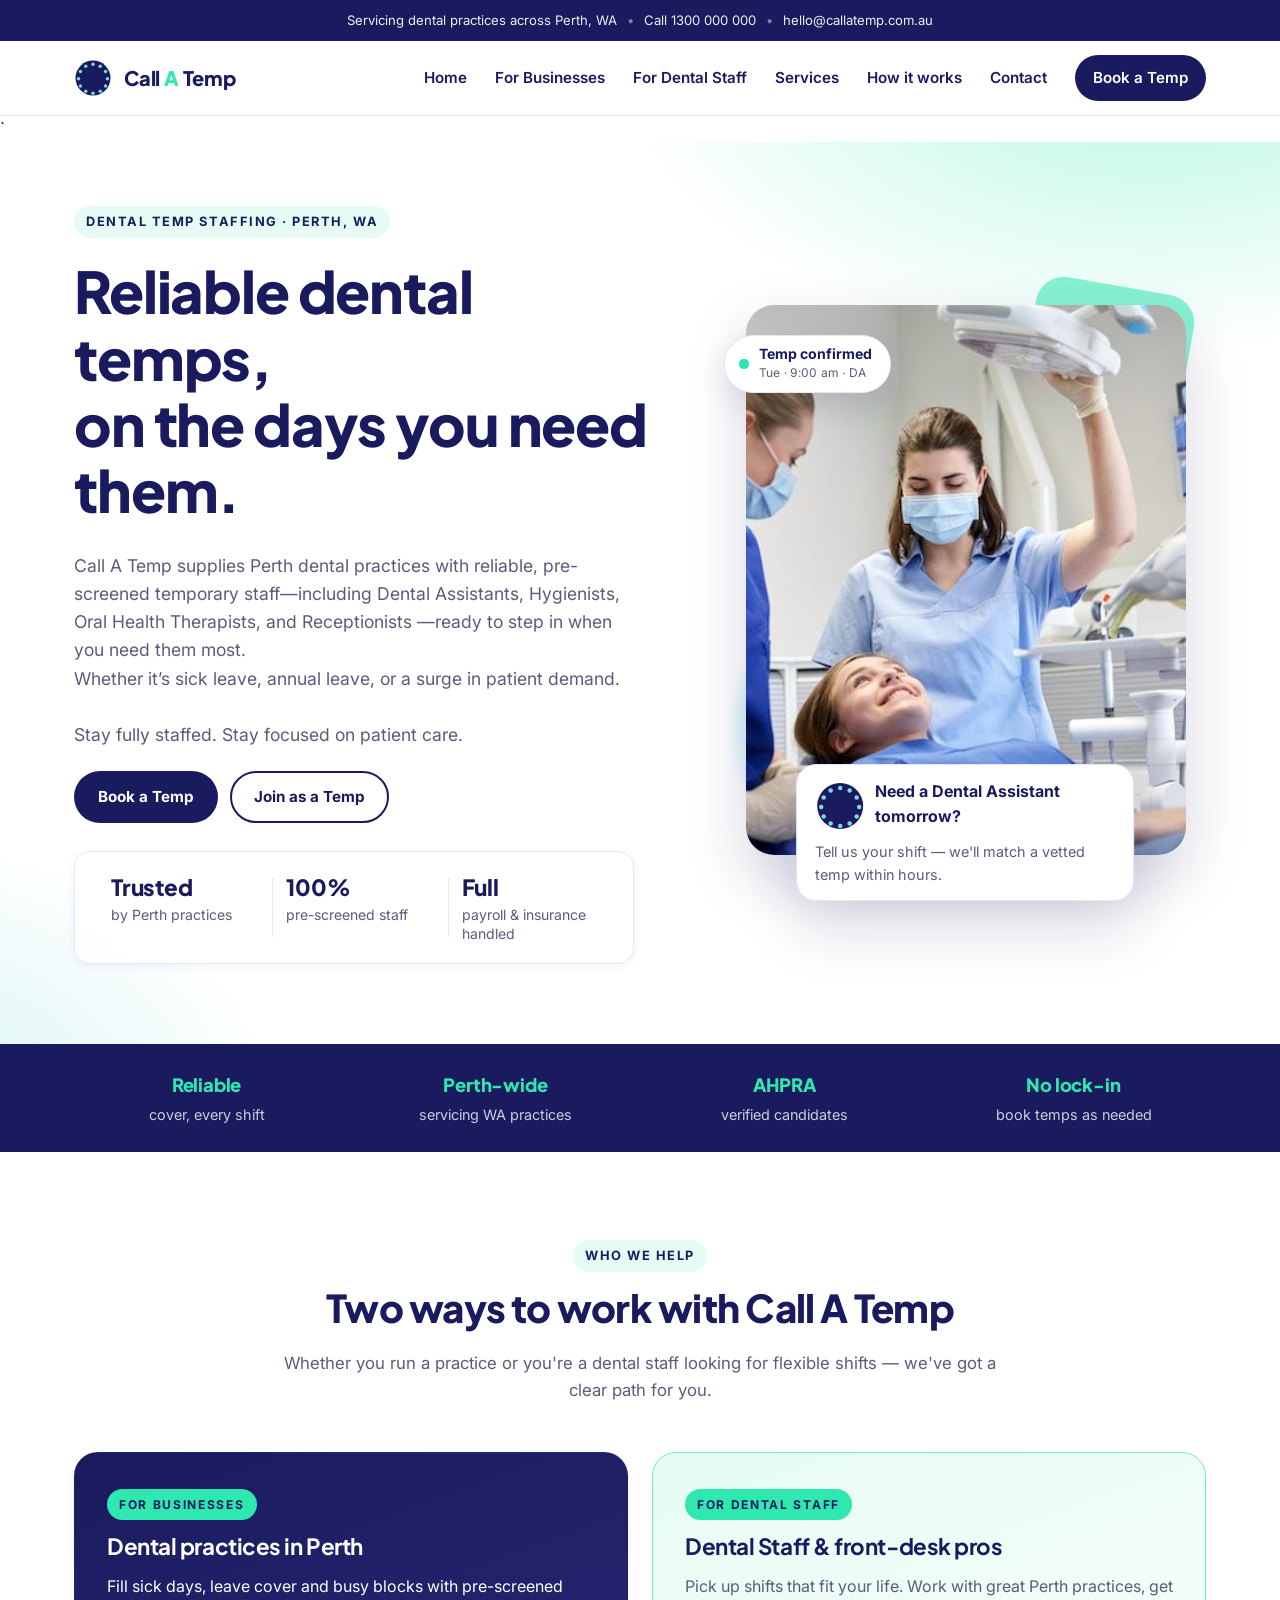
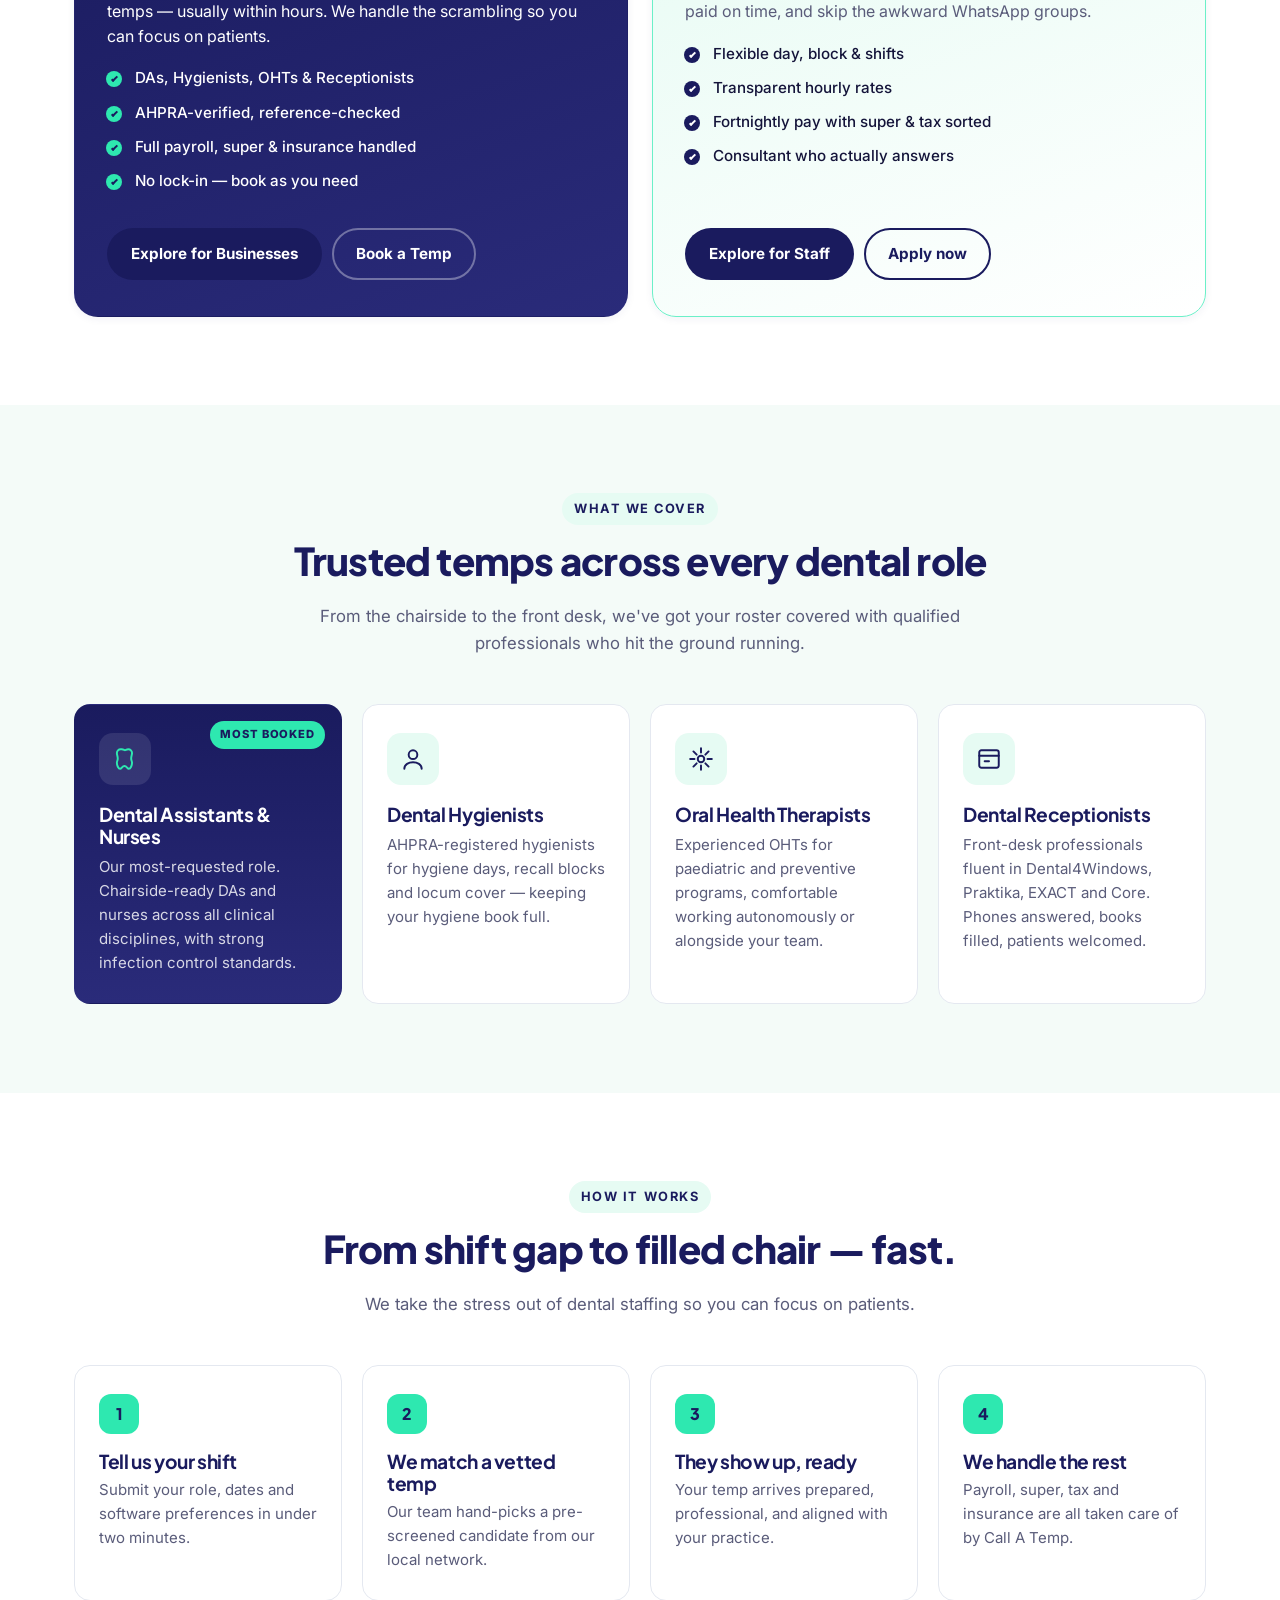
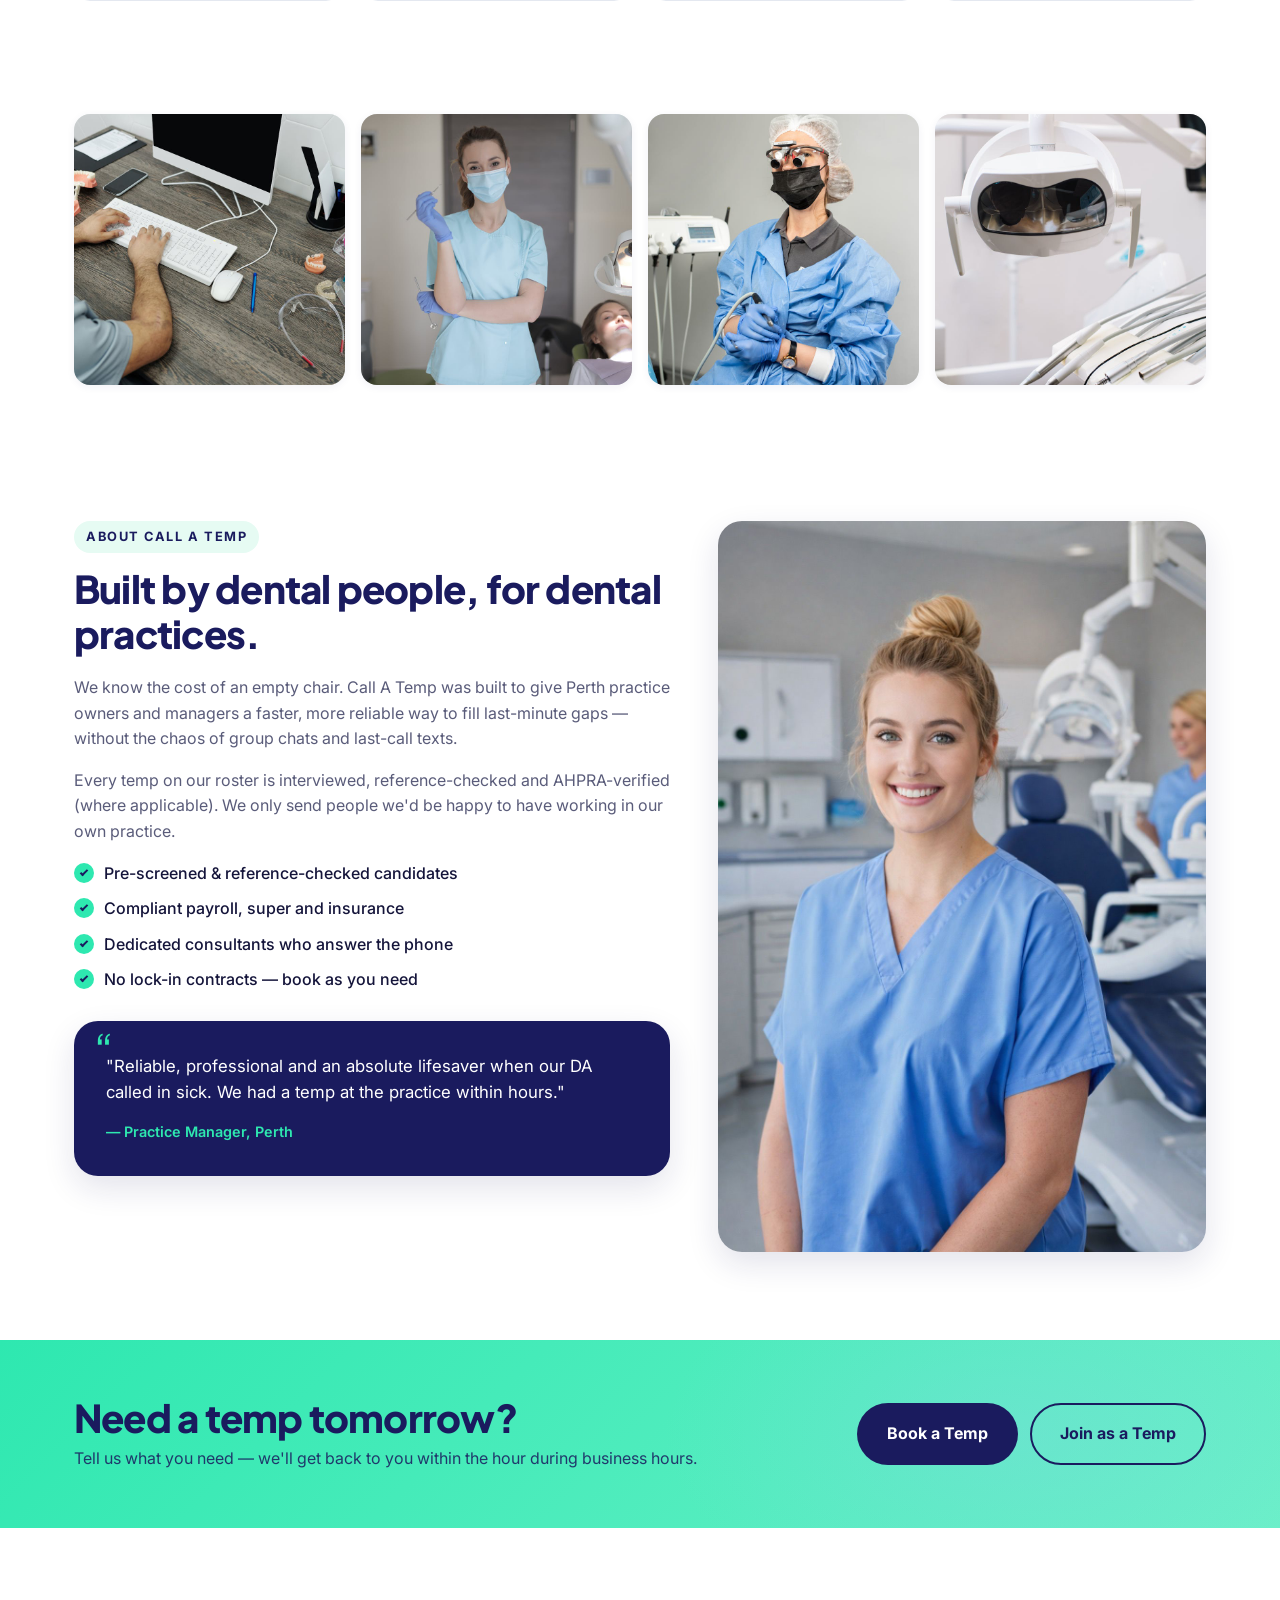
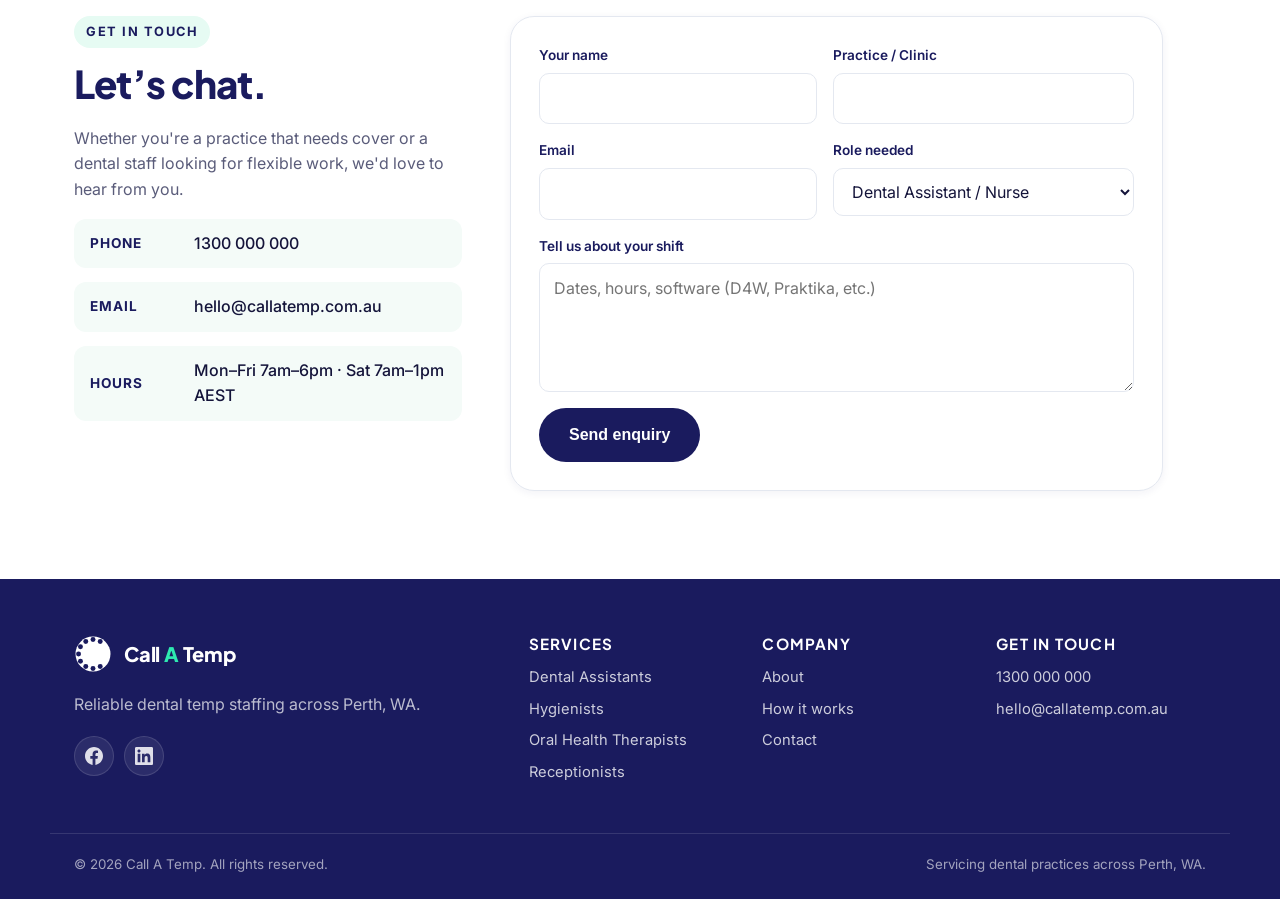
==== index.html @ a042572a "Refresh About layout, copy tweaks, and staff testimonial photo - Redesign #about section so the phot" ====
<!DOCTYPE html>
<html lang="en-AU">
<head>
  <meta charset="UTF-8" />
  <meta name="viewport" content="width=device-width, initial-scale=1.0" />
  <meta name="description" content="Call A Temp — Perth's trusted dental temp staffing agency. Reliable Dental Assistants, Hygienists, Oral Health Therapists and Receptionists for WA practices when you need them." />
  <title>Call A Temp — Reliable Dental Temp Staff, On Demand</title>
  <link rel="icon" type="image/svg+xml" href="assets/logo-mark.svg" />
  <link rel="preconnect" href="https://fonts.googleapis.com" />
  <link rel="preconnect" href="https://fonts.gstatic.com" crossorigin />
  <link href="https://fonts.googleapis.com/css2?family=Inter:wght@400;500;600;700;800&family=Plus+Jakarta+Sans:wght@700;800&display=swap" rel="stylesheet" />
  <link rel="stylesheet" href="styles.css" />
</head>
<body>

  <!-- Top bar -->
  <div class="topbar">
    <div class="container topbar__inner">
      <span class="topbar__item">Servicing dental practices across Perth, WA</span>
      <span class="topbar__sep" aria-hidden="true">•</span>
      <a class="topbar__item" href="tel:+61000000000">Call 1300 000 000</a>
      <span class="topbar__sep" aria-hidden="true">•</span>
      <a class="topbar__item" href="mailto:hello@callatemp.com.au">hello@callatemp.com.au</a>
    </div>
  </div>

  <!-- Header / Nav -->
  <header class="site-header">
    <div class="container site-header__inner">
      <a class="brand" href="#top" aria-label="Call A Temp home">
        <img src="assets/logo-mark.svg" alt="" class="brand__mark" />
        <span class="brand__wordmark">Call <span class="brand__a">A</span> Temp</span>
      </a>

      <button class="nav-toggle" aria-label="Open menu" aria-expanded="false" aria-controls="primary-nav">
        <span></span><span></span><span></span>
      </button>

      <nav id="primary-nav" class="primary-nav">
        <a href="#top" class="is-active">Home</a>
        <a href="businesses.html">For Businesses</a>
        <a href="staff.html">For Dental Staff</a>
        <a href="#services">Services</a>
        <a href="#how">How it works</a>
        <a href="#contact">Contact</a>
        <a href="#book" class="btn btn--primary btn--sm">Book a Temp</a>
      </nav>
    </div>
  </header>

  <main id="top">`
    

    <!-- Hero -->
    <section class="hero">
      <div class="container hero__grid">
        <div class="hero__copy">
          <span class="eyebrow">Dental temp staffing · Perth, WA</span>
          <h1>Reliable dental temps,<br/>on the days you need them.</h1>
          <p class="lead">
            Call A Temp supplies Perth dental practices with reliable, pre-screened temporary staff—including Dental Assistants, Hygienists, Oral Health Therapists, and Receptionists —ready to step in when you need them most.
<br>Whether it’s sick leave, annual leave, or a surge in patient demand. <br><br>Stay fully staffed. Stay focused on patient care.
          </p>
          <div class="hero__cta">
            <a href="#book" class="btn btn--primary">Book a Temp</a>
            <a href="#join" class="btn btn--ghost">Join as a Temp</a>
          </div>
          <ul class="hero__trust">
            <li><strong>Trusted</strong> by Perth practices</li>
            <li><strong>100%</strong> pre-screened staff</li>
            <li><strong>Full</strong> payroll &amp; insurance handled</li>
          </ul>
        </div>

        <div class="hero__visual">
          <div class="hero__shape" aria-hidden="true"></div>
          <div class="hero__blob" aria-hidden="true"></div>

          <img
            class="hero__photo"
            src="./assets/two-dental-nurse-and-patient.jpeg"
            alt="Dental team caring for a patient in a modern clinic"
            loading="eager"
          />

          <div class="hero__pill" aria-hidden="true">
            <span class="hero__pill-dot"></span>
            <div>
              <span class="hero__pill-label">Temp confirmed</span>
              <span class="hero__pill-sub">Tue · 9:00 am · DA</span>
            </div>
          </div>

          <div class="hero__card" aria-hidden="true">
            <div class="hero__card-head">
              <img src="assets/logo-mark.svg" alt="" />
              <p class="hero__card-title">Need a Dental Assistant tomorrow?</p>
            </div>
            <p class="hero__card-sub">Tell us your shift — we'll match a vetted temp within hours.</p>
          </div>
        </div>
      </div>
    </section>

    <!-- Logo strip / value bar -->
    <section class="valuebar">
      <div class="container valuebar__inner reveal-group">
        <div><span class="valuebar__num">Reliable</span><span>cover, every shift </span></div>
        <div><span class="valuebar__num">Perth-wide</span><span>servicing WA practices</span></div>
        <div><span class="valuebar__num">AHPRA</span><span>verified candidates</span></div>
        <div><span class="valuebar__num">No lock-in</span><span>book temps as needed</span></div>
      </div>
    </section>

    <!-- Audience split: For Businesses / For Dental Staff -->
    <section id="audience" class="section">
      <div class="container">
        <div class="section__head reveal">
          <span class="eyebrow">Who we help</span>
          <h2>Two ways to work with Call A Temp</h2>
          <p>Whether you run a practice or you're a dental staff looking for flexible shifts — we've got a clear path for you.</p>
        </div>

        <div class="audience reveal-group">
          <article class="audience__card audience__card--biz">
            <span class="audience__tag">For Businesses</span>
            <h3>Dental practices in Perth</h3>
            <p>Fill sick days, leave cover and busy blocks with pre-screened temps — usually within hours. We handle the scrambling so you can focus on patients.</p>
            <ul class="audience__list">
              <li>DAs, Hygienists, OHTs &amp; Receptionists</li>
              <li>AHPRA-verified, reference-checked</li>
              <li>Full payroll, super &amp; insurance handled</li>
              <li>No lock-in — book as you need</li>
            </ul>
            <div class="audience__cta">
              <a href="businesses.html" class="btn btn--primary">Explore for Businesses</a>
              <a href="#book" class="btn btn--ghost">Book a Temp</a>
            </div>
          </article>

          <article class="audience__card audience__card--staff">
            <span class="audience__tag">For Dental Staff</span>
            <h3>Dental Staff &amp; front-desk pros</h3>
            <p>Pick up shifts that fit your life. Work with great Perth practices, get paid on time, and skip the awkward WhatsApp groups.</p>
            <ul class="audience__list">
              <li>Flexible day, block &amp; shifts</li>
              <li>Transparent hourly rates</li>
              <li>Fortnightly pay with super &amp; tax sorted</li>
              <li>Consultant who actually answers</li>
            </ul>
            <div class="audience__cta">
              <a href="staff.html" class="btn btn--primary">Explore for Staff</a>
              <a href="#contact" class="btn btn--ghost">Apply now</a>
            </div>
          </article>
        </div>
      </div>
    </section>

    <!-- Services -->
    <section id="services" class="section section--alt">
      <div class="container">
        <div class="section__head reveal">
          <span class="eyebrow">What we cover</span>
          <h2>Trusted temps across every dental role</h2>
          <p>From the chairside to the front desk, we've got your roster covered with qualified professionals who hit the ground running.</p>
        </div>

        <div class="services reveal-group">
          <article class="service service--featured">
            <div class="service__icon">
              <svg viewBox="0 0 24 24" fill="none" stroke="currentColor" stroke-width="1.8" stroke-linecap="round" stroke-linejoin="round"><path d="M8 3c-2 0-3.5 1.5-3.5 3.5 0 1.8.8 3 .8 5s-.8 2.6-.8 4c0 2.3 1.3 5.5 3 5.5 1.5 0 1.8-2.5 4-2.5s2.5 2.5 4 2.5c1.7 0 3-3.2 3-5.5 0-1.4-.8-2-.8-4s.8-3.2.8-5C18.5 4.5 17 3 15 3c-1.5 0-2.4 1-3 1s-1.5-1-3-1z"/></svg>
            </div>
            <h3>Dental Assistants &amp; Nurses</h3>
            <p>Our most-requested role. Chairside-ready DAs and nurses across all clinical disciplines, with strong infection control standards.</p>
            <span class="service__tag">Most booked</span>
          </article>

          <article class="service">
            <div class="service__icon">
              <svg viewBox="0 0 24 24" fill="none" stroke="currentColor" stroke-width="1.8" stroke-linecap="round" stroke-linejoin="round"><circle cx="12" cy="8" r="4"/><path d="M4 21c0-4 4-6 8-6s8 2 8 6"/></svg>
            </div>
            <h3>Dental Hygienists</h3>
            <p>AHPRA-registered hygienists for hygiene days, recall blocks and locum cover — keeping your hygiene book full.</p>
          </article>

          <article class="service">
            <div class="service__icon">
              <svg viewBox="0 0 24 24" fill="none" stroke="currentColor" stroke-width="1.8" stroke-linecap="round" stroke-linejoin="round"><path d="M12 2v4M5 5l3 3M2 12h4M5 19l3-3M12 22v-4M19 19l-3-3M22 12h-4M19 5l-3 3"/><circle cx="12" cy="12" r="3"/></svg>
            </div>
            <h3>Oral Health Therapists</h3>
            <p>Experienced OHTs for paediatric and preventive programs, comfortable working autonomously or alongside your team.</p>
          </article>

          <article class="service">
            <div class="service__icon">
              <svg viewBox="0 0 24 24" fill="none" stroke="currentColor" stroke-width="1.8" stroke-linecap="round" stroke-linejoin="round"><rect x="3" y="4" width="18" height="16" rx="2"/><path d="M3 9h18M8 14h4"/></svg>
            </div>
            <h3>Dental Receptionists</h3>
            <p>Front-desk professionals fluent in Dental4Windows, Praktika, EXACT and Core. Phones answered, books filled, patients welcomed.</p>
          </article>
        </div>
      </div>
    </section>

    <!-- How it works -->
    <section id="how" class="section">
      <div class="container">
        <div class="section__head reveal">
          <span class="eyebrow">How it works</span>
          <h2>From shift gap to filled chair — fast.</h2>
          <p>We take the stress out of dental staffing so you can focus on patients.</p>
        </div>

        <ol class="steps reveal-group">
          <li class="step">
            <div class="step__num">1</div>
            <h3>Tell us your shift</h3>
            <p>Submit your role, dates and software preferences in under two minutes.</p>
          </li>
          <li class="step">
            <div class="step__num">2</div>
            <h3>We match a vetted temp</h3>
            <p>Our team hand-picks a pre-screened candidate from our local network.</p>
          </li>
          <li class="step">
            <div class="step__num">3</div>
            <h3>They show up, ready</h3>
            <p>Your temp arrives prepared, professional, and aligned with your practice.</p>
          </li>
          <li class="step">
            <div class="step__num">4</div>
            <h3>We handle the rest</h3>
            <p>Payroll, super, tax and insurance are all taken care of by Call A Temp.</p>
          </li>
        </ol>
      </div>
    </section>

    <!-- Gallery strip -->
    <section class="gallery" aria-label="Dental practice imagery">
      <div class="container gallery__grid reveal-group">
        <figure class="gallery__item">
          <img src="./assets/gallery-front-desk.jpeg" alt="Practice manager booking a shift at the front desk" loading="lazy" />
        </figure>
        <figure class="gallery__item">
          <img src="./assets/gallery-temp-ready.jpeg" alt="Vetted dental temp ready for placement" loading="lazy" />
        </figure>
        <figure class="gallery__item">
          <img src="./assets/gallery-temp-arriving.jpeg" alt="Temp arriving ready and suited up for the shift" loading="lazy" />
        </figure>
        <figure class="gallery__item">
          <img src="./assets/gallery-clinic-tools.jpeg" alt="Modern dental clinic tools and equipment" loading="lazy" />
        </figure>
      </div>
    </section>

    <!-- About -->
    <section id="about" class="section">
      <div class="container about">
        <div class="about__copy reveal reveal--left">
          <span class="eyebrow">About Call A Temp</span>
          <h2>Built by dental people, for dental practices.</h2>
          <p>
            We know the cost of an empty chair. Call A Temp was built to give Perth
            practice owners and managers a faster, more reliable way to fill last-minute
            gaps — without the chaos of group chats and last-call texts.
          </p>
          <p>
            Every temp on our roster is interviewed, reference-checked and AHPRA-verified
            (where applicable). We only send people we'd be happy to have working in our
            own practice.
          </p>
          <ul class="checklist">
            <li>Pre-screened &amp; reference-checked candidates</li>
            <li>Compliant payroll, super and insurance</li>
            <li>Dedicated consultants who answer the phone</li>
            <li>No lock-in contracts — book as you need</li>
          </ul>
        </div>
        <aside class="about__side reveal reveal--right">
          <img
            class="about__photo"
            src="./assets/dental-nurse-blue-scrub.jpeg"
            alt="Dentist consulting with a patient in a Perth practice"
            loading="lazy"
          />
          <div class="about__quote">
            <blockquote>
              "Reliable, professional and an absolute lifesaver when our DA called in sick.
              We had a temp at the practice within hours."
            </blockquote>
            <cite>— Practice Manager, Perth</cite>
          </div>
        </aside>
      </div>
    </section>

    <!-- CTA / Book -->
    <section id="book" class="cta">
      <div class="container cta__inner reveal">
        <div>
          <h2>Need a temp tomorrow?</h2>
          <p>Tell us what you need — we'll get back to you within the hour during business hours.</p>
        </div>
        <div class="cta__buttons">
          <a href="#contact" class="btn btn--primary btn--lg">Book a Temp</a>
          <a href="#join" id="join" class="btn btn--outline btn--lg">Join as a Temp</a>
        </div>
      </div>
    </section>

    <!-- Contact -->
    <section id="contact" class="section">
      <div class="container contact">
        <div class="contact__copy reveal reveal--left">
          <span class="eyebrow">Get in touch</span>
          <h2>Let’s chat.</h2>
          <p>Whether you're a practice that needs cover or a dental staff looking for flexible work, we'd love to hear from you.</p>
          <ul class="contact__list">
            <li><strong>Phone</strong><a href="tel:+61000000000">1300 000 000</a></li>
            <li><strong>Email</strong><a href="mailto:hello@callatemp.com.au">hello@callatemp.com.au</a></li>
            <li><strong>Hours</strong><span>Mon–Fri 7am–6pm · Sat 7am–1pm AEST</span></li>
          </ul>
        </div>

        <form class="contact__form reveal reveal--right" onsubmit="event.preventDefault(); alert('Thanks! We\u2019ll be in touch shortly.');">
          <div class="field">
            <label for="name">Your name</label>
            <input id="name" name="name" type="text" required />
          </div>
          <div class="field">
            <label for="practice">Practice / Clinic</label>
            <input id="practice" name="practice" type="text" />
          </div>
          <div class="field">
            <label for="email">Email</label>
            <input id="email" name="email" type="email" required />
          </div>
          <div class="field">
            <label for="role">Role needed</label>
            <select id="role" name="role">
              <option>Dental Assistant / Nurse</option>
              <option>Dental Hygienist</option>
              <option>Oral Health Therapist</option>
              <option>Dental Receptionist</option>
              <option>I'm a clinician — joining as a temp</option>
            </select>
          </div>
          <div class="field field--full">
            <label for="message">Tell us about your shift</label>
            <textarea id="message" name="message" rows="4" placeholder="Dates, hours, software (D4W, Praktika, etc.)"></textarea>
          </div>
          <button type="submit" class="btn btn--primary btn--lg">Send enquiry</button>
        </form>
      </div>
    </section>
  </main>

  <!-- Footer -->
  <footer class="site-footer">
    <div class="container site-footer__inner">
      <div class="site-footer__brand">
        <a class="brand brand--footer" href="#top" aria-label="Call A Temp home">
          <img src="assets/logo-mark-footer.svg" alt="" class="brand__mark" />
          <span class="brand__wordmark">Call <span class="brand__a">A</span> Temp</span>
        </a>
        <p>Reliable dental temp staffing across Perth, WA.</p>
        <ul class="social-links" aria-label="Call A Temp on social media">
          <li>
            <a href="#" target="_blank" rel="noopener noreferrer" aria-label="Call A Temp on Facebook">
              <svg viewBox="0 0 24 24" aria-hidden="true"><path d="M24 12.073c0-6.627-5.373-12-12-12S0 5.446 0 12.073c0 5.99 4.388 10.954 10.125 11.854v-8.385H7.078v-3.47h3.047V9.43c0-3.007 1.792-4.669 4.533-4.669 1.312 0 2.686.235 2.686.235v2.953h-1.513c-1.491 0-1.956.925-1.956 1.874v2.25h3.328l-.532 3.47h-2.796v8.385C19.612 23.027 24 18.062 24 12.073z"/></svg>
            </a>
          </li>
          <li>
            <a href="#" target="_blank" rel="noopener noreferrer" aria-label="Call A Temp on LinkedIn">
              <svg viewBox="0 0 24 24" aria-hidden="true"><path d="M20.447 20.452h-3.554v-5.569c0-1.328-.027-3.037-1.852-3.037-1.853 0-2.136 1.445-2.136 2.939v5.667H9.351V9h3.414v1.561h.046c.477-.9 1.637-1.85 3.37-1.85 3.601 0 4.267 2.37 4.267 5.455v6.286zM5.337 7.433c-1.144 0-2.063-.926-2.063-2.065 0-1.138.92-2.063 2.063-2.063 1.14 0 2.064.925 2.064 2.063 0 1.139-.925 2.065-2.064 2.065zm1.782 13.019H3.555V9h3.564v11.452zM22.222 0H1.771C.792 0 0 .774 0 1.729v20.542C0 23.227.792 24 1.771 24h20.451C23.2 24 24 23.227 24 22.271V1.729C24 .774 23.2 0 22.222 0z"/></svg>
            </a>
          </li>
        </ul>
      </div>
      <div class="site-footer__cols">
        <div>
          <h4>Services</h4>
          <a href="#services">Dental Assistants</a>
          <a href="#services">Hygienists</a>
          <a href="#services">Oral Health Therapists</a>
          <a href="#services">Receptionists</a>
        </div>
        <div>
          <h4>Company</h4>
          <a href="#about">About</a>
          <a href="#how">How it works</a>
          <a href="#contact">Contact</a>
        </div>
        <div>
          <h4>Get in touch</h4>
          <a href="tel:+61000000000">1300 000 000</a>
          <a href="mailto:hello@callatemp.com.au">hello@callatemp.com.au</a>
        </div>
      </div>
    </div>
    <div class="container site-footer__bottom">
      <small>© <span id="year"></span> Call A Temp. All rights reserved.</small>
      <small>Servicing dental practices across Perth, WA.</small>
    </div>
  </footer>

  <script>
    document.getElementById('year').textContent = new Date().getFullYear();
    const toggle = document.querySelector('.nav-toggle');
    const nav = document.getElementById('primary-nav');
    toggle.addEventListener('click', () => {
      const open = nav.classList.toggle('is-open');
      toggle.setAttribute('aria-expanded', open);
    });
    nav.querySelectorAll('a').forEach(a => a.addEventListener('click', () => {
      nav.classList.remove('is-open');
      toggle.setAttribute('aria-expanded', false);
    }));

    // Reveal-on-scroll
    const revealTargets = document.querySelectorAll('.reveal, .reveal-group');
    if ('IntersectionObserver' in window && revealTargets.length) {
      const io = new IntersectionObserver((entries) => {
        entries.forEach(entry => {
          if (entry.isIntersecting) {
            entry.target.classList.add('is-inview');
            io.unobserve(entry.target);
          }
        });
      }, { threshold: 0.12, rootMargin: '0px 0px -40px 0px' });
      revealTargets.forEach(el => io.observe(el));
    } else {
      revealTargets.forEach(el => el.classList.add('is-inview'));
    }
  </script>
</body>
</html>
---- styles.css ----
/* ============================================================
   Call A Temp — Homepage styles
   Palette derived from logo: mint #2EE8B0, navy #1A1B5E, dot #7CD8DD
   ============================================================ */

:root {
  --mint: #2EE8B0;
  --mint-200: #6BF0C8;
  --mint-50: #E6FBF3;
  --navy: #1A1B5E;
  --navy-700: #2A2B7A;
  --navy-100: #E5E5F2;
  --teal: #7CD8DD;
  --ink: #14143A;
  --muted: #5A5C7A;
  --bg: #FFFFFF;
  --bg-soft: #F4FBF8;
  --line: #E4E8F0;
  --radius: 16px;
  --radius-lg: 24px;
  --shadow-sm: 0 2px 8px rgba(26, 27, 94, 0.06);
  --shadow-md: 0 12px 32px rgba(26, 27, 94, 0.12);
  --shadow-lg: 0 24px 60px rgba(26, 27, 94, 0.18);
  --maxw: 1180px;

  /* Motion tokens */
  --ease-out: cubic-bezier(.2, .7, .2, 1);
  --t-fast: .25s;
  --t-base: .4s;
  --t-slow: .6s;
}

/* Reset / base */
*, *::before, *::after { box-sizing: border-box; }
html { scroll-behavior: smooth; }
body {
  margin: 0;
  font-family: 'Inter', system-ui, -apple-system, Segoe UI, Roboto, sans-serif;
  color: var(--ink);
  background: var(--bg);
  line-height: 1.6;
  -webkit-font-smoothing: antialiased;
}
img, svg { display: block; max-width: 100%; }
a { color: var(--navy); text-decoration: none; }
a:hover { color: var(--navy-700); }

h1, h2, h3, h4 {
  font-family: 'Plus Jakarta Sans', 'Inter', sans-serif;
  color: var(--navy);
  line-height: 1.15;
  margin: 0 0 .5em;
  letter-spacing: -0.02em;
}
h1 { font-size: clamp(2.2rem, 4.5vw, 3.6rem); font-weight: 800; }
h2 { font-size: clamp(1.7rem, 3vw, 2.4rem); font-weight: 800; }
h3 { font-size: 1.2rem; font-weight: 700; }
h4 { font-size: .95rem; font-weight: 700; text-transform: uppercase; letter-spacing: .08em; color: var(--navy); }
p  { margin: 0 0 1em; color: var(--muted); }

.container {
  width: 100%;
  max-width: var(--maxw);
  margin: 0 auto;
  padding: 0 24px;
}

.eyebrow {
  display: inline-block;
  font-size: .8rem;
  font-weight: 700;
  letter-spacing: .12em;
  text-transform: uppercase;
  color: var(--navy);
  background: var(--mint-50);
  padding: 6px 12px;
  border-radius: 999px;
  margin-bottom: 14px;
}

/* Buttons */
.btn {
  display: inline-flex;
  align-items: center;
  justify-content: center;
  gap: 8px;
  padding: 12px 22px;
  border-radius: 999px;
  font-weight: 700;
  font-size: .95rem;
  border: 2px solid transparent;
  cursor: pointer;
  transition: transform .15s ease, box-shadow .2s ease, background .2s ease, color .2s ease;
  white-space: nowrap;
}
.btn--primary { background: var(--navy); color: #fff; }
.btn--primary:hover { background: var(--navy-700); color: #fff; box-shadow: var(--shadow-md); transform: translateY(-1px); }
.btn--ghost { background: transparent; color: var(--navy); border-color: var(--navy); }
.btn--ghost:hover { background: var(--navy); color: #fff; }
.btn--outline { background: transparent; color: #fff; border-color: #fff; }
.btn--outline:hover { background: #fff; color: var(--navy); }
.btn--sm { padding: 9px 16px; font-size: .85rem; }
.btn--lg { padding: 16px 28px; font-size: 1rem; }

/* Top bar */
.topbar {
  background: var(--navy);
  color: #fff;
  font-size: .82rem;
}
.topbar__inner {
  display: flex;
  align-items: center;
  justify-content: center;
  flex-wrap: wrap;
  gap: 10px;
  padding: 10px 24px;
}
.topbar__item { color: #fff; opacity: .92; }
.topbar__item:hover { color: var(--mint); opacity: 1; }
.topbar__sep { opacity: .45; }

/* Header */
.site-header {
  position: sticky;
  top: 0;
  z-index: 50;
  background: rgba(255, 255, 255, 0.92);
  backdrop-filter: saturate(140%) blur(10px);
  border-bottom: 1px solid var(--line);
}
.site-header__inner {
  display: flex;
  align-items: center;
  justify-content: space-between;
  gap: 16px;
  padding: 14px 24px;
}
.brand {
  display: inline-flex;
  align-items: center;
  gap: 12px;
  color: var(--navy);
  font-family: 'Plus Jakarta Sans', sans-serif;
}
.brand__mark { width: 38px; height: 38px; }
.brand__wordmark {
  font-weight: 800;
  font-size: 1.25rem;
  letter-spacing: -0.01em;
  color: var(--navy);
}
.brand__a { color: var(--mint); }
.primary-nav {
  display: flex;
  align-items: center;
  gap: 28px;
}
.primary-nav a {
  font-weight: 600;
  font-size: .95rem;
  color: var(--navy);
}
.primary-nav a:hover { color: var(--navy-700); }
.primary-nav a.btn { color: #fff; }

.nav-toggle {
  display: none;
  width: 42px;
  height: 42px;
  border: 1px solid var(--line);
  border-radius: 10px;
  background: #fff;
  cursor: pointer;
  flex-direction: column;
  align-items: center;
  justify-content: center;
  gap: 4px;
}
.nav-toggle span {
  display: block;
  width: 18px;
  height: 2px;
  background: var(--navy);
  border-radius: 2px;
}

/* Hero */
.hero {
  position: relative;
  background:
    radial-gradient(900px 500px at 90% -10%, rgba(46,232,176,0.35), transparent 60%),
    radial-gradient(700px 500px at -10% 110%, rgba(124,216,221,0.35), transparent 60%),
    var(--bg);
  padding: 64px 0 80px;
  overflow: hidden;
}
.hero__grid {
  display: grid;
  grid-template-columns: 1.1fr .9fr;
  gap: 60px;
  align-items: center;
}
.hero__copy h1 { margin-top: 6px; }
.hero__copy h1 br { display: block; }
.lead {
  font-size: 1.1rem;
  color: var(--muted);
  max-width: 560px;
}
.hero__cta {
  display: flex;
  gap: 12px;
  flex-wrap: wrap;
  margin: 22px 0 28px;
}
.hero__trust {
  list-style: none;
  padding: 20px 22px;
  margin: 0;
  display: grid;
  grid-template-columns: repeat(3, 1fr);
  gap: 12px;
  background: rgba(255, 255, 255, 0.75);
  backdrop-filter: blur(10px);
  -webkit-backdrop-filter: blur(10px);
  border: 1px solid var(--line);
  border-radius: var(--radius);
  box-shadow: var(--shadow-sm);
  color: var(--muted);
  font-size: .88rem;
  max-width: 560px;
}
.hero__trust li {
  position: relative;
  padding-left: 14px;
  line-height: 1.35;
}
.hero__trust li + li::before {
  content: "";
  position: absolute;
  left: 0;
  top: 6px;
  bottom: 6px;
  width: 1px;
  background: var(--line);
}
.hero__trust strong {
  display: block;
  color: var(--navy);
  font-size: 1.4rem;
  font-family: 'Plus Jakarta Sans', sans-serif;
  font-weight: 800;
  letter-spacing: -0.01em;
  margin-bottom: 2px;
}

.hero__visual {
  position: relative;
  min-height: 520px;
  padding: 30px 20px 40px;
}
.hero__photo {
  position: relative;
  z-index: 1;
  width: 100%;
  max-width: 440px;
  aspect-ratio: 4 / 5;
  object-fit: cover;
  border-radius: 28px;
  box-shadow: var(--shadow-lg);
  margin-left: auto;
  display: block;
}
.hero__shape {
  position: absolute;
  top: 10px;
  right: 20px;
  width: 160px;
  height: 160px;
  background: var(--mint);
  border-radius: 28px;
  transform: rotate(10deg);
  z-index: 0;
  opacity: .55;
}
.hero__blob {
  position: absolute;
  left: 10px;
  bottom: 20px;
  width: 280px;
  height: 280px;
  background: radial-gradient(circle at 30% 30%, var(--teal), transparent 70%);
  border-radius: 50%;
  filter: blur(6px);
  opacity: .5;
  z-index: 0;
}
.hero__pill {
  position: absolute;
  top: 60px;
  left: 0;
  z-index: 3;
  background: #fff;
  border-radius: 999px;
  padding: 10px 18px 10px 14px;
  display: inline-flex;
  align-items: center;
  gap: 10px;
  box-shadow: var(--shadow-md);
  border: 1px solid var(--line);
}
.hero__pill-dot {
  width: 10px;
  height: 10px;
  border-radius: 50%;
  background: var(--mint);
  flex-shrink: 0;
  position: relative;
  animation: hero-pulse-dot 2s ease-in-out infinite;
}
.hero__pill-dot::before,
.hero__pill-dot::after {
  content: "";
  position: absolute;
  inset: 0;
  border-radius: 50%;
  background: var(--mint);
  opacity: .55;
  animation: hero-pulse-ring 2s ease-out infinite;
}
.hero__pill-dot::after { animation-delay: 1s; }

@keyframes hero-pulse-ring {
  0%   { transform: scale(1);   opacity: .55; }
  80%  { transform: scale(2.6); opacity: 0;   }
  100% { transform: scale(2.6); opacity: 0;   }
}
@keyframes hero-pulse-dot {
  0%, 100% { transform: scale(1);    }
  50%      { transform: scale(1.08); }
}

@media (prefers-reduced-motion: reduce) {
  .hero__pill-dot,
  .hero__pill-dot::before,
  .hero__pill-dot::after { animation: none; }
  .hero__pill-dot { box-shadow: 0 0 0 4px rgba(46, 232, 176, 0.25); }
}
.hero__pill-label {
  display: block;
  font-weight: 700;
  color: var(--navy);
  font-size: .88rem;
  line-height: 1.2;
}
.hero__pill-sub {
  display: block;
  font-size: .75rem;
  color: var(--muted);
  letter-spacing: .02em;
}
.hero__card {
  position: absolute;
  left: 50%;
  bottom: -6px;
  transform: translateX(-50%);
  z-index: 3;
  background: #fff;
  border-radius: 20px;
  padding: 14px 18px;
  box-shadow: var(--shadow-lg);
  display: flex;
  flex-direction: column;
  gap: 6px;
  width: 70%;
  border: 1px solid var(--line);
}
.hero__card-head {
  display: flex;
  align-items: center;
  gap: 10px;
}
.hero__card img { width: 50px; flex-shrink: 0; }
.hero__card-title { font-weight: 700; color: var(--navy); margin: 0 0 4px; }
.hero__card-sub { font-size: .9rem; margin: 0; color: var(--muted); }

/* Value bar */
.valuebar {
  background: var(--navy);
  color: #fff;
}
.valuebar__inner {
  display: grid;
  grid-template-columns: repeat(4, 1fr);
  gap: 24px;
  padding: 26px 24px;
  text-align: center;
}
.valuebar__inner > div {
  display: flex;
  flex-direction: column;
  gap: 4px;
  font-size: .9rem;
  color: rgba(255,255,255,.78);
}
.valuebar__num {
  color: var(--mint);
  font-weight: 800;
  font-size: 1.15rem;
  font-family: 'Plus Jakarta Sans', sans-serif;
  letter-spacing: -.01em;
}

/* Generic section */
.section { padding: 88px 0; }
.section--alt { background: var(--bg-soft); }
.section__head {
  max-width: 720px;
  margin: 0 auto 48px;
  text-align: center;
}
.section__head p { font-size: 1.05rem; }

/* Audience split */
.audience {
  display: grid;
  grid-template-columns: repeat(2, 1fr);
  gap: 24px;
}
.audience__card {
  position: relative;
  padding: 36px 32px;
  border-radius: var(--radius-lg);
  border: 1px solid var(--line);
  background: #fff;
  box-shadow: var(--shadow-sm);
  display: flex;
  flex-direction: column;
  gap: 14px;
  transition: transform .2s ease, box-shadow .2s ease;
}
.audience__card:hover {
  transform: translateY(-4px);
  box-shadow: var(--shadow-md);
}
.audience__card--biz {
  background: linear-gradient(160deg, var(--navy) 0%, var(--navy-700) 100%);
  color: #fff;
  border-color: transparent;
}
.audience__card--biz h3,
.audience__card--biz p,
.audience__card--biz li { color: #fff; }
.audience__card--biz .audience__list li::before { background: var(--mint); }
.audience__card--biz .btn--ghost {
  color: #fff;
  border-color: rgba(255,255,255,.35);
}
.audience__card--biz .btn--ghost:hover {
  background: rgba(255,255,255,.1);
  border-color: #fff;
}
.audience__card--staff {
  background: linear-gradient(160deg, var(--mint-50) 0%, #fff 100%);
  border-color: var(--mint-200);
}
.audience__tag {
  display: inline-block;
  align-self: flex-start;
  font-size: .75rem;
  font-weight: 700;
  letter-spacing: .14em;
  text-transform: uppercase;
  padding: 6px 12px;
  border-radius: 999px;
  background: var(--mint);
  color: var(--navy);
}
.audience__card--biz .audience__tag {
  background: var(--mint);
  color: var(--navy);
}
.audience__card h3 { margin: 0; font-size: 1.4rem; }
.audience__card > p { margin: 0; font-size: 1rem; line-height: 1.55; }
.audience__list {
  list-style: none;
  padding: 0;
  margin: 4px 0 12px;
  display: grid;
  gap: 10px;
}
.audience__list li {
  position: relative;
  padding-left: 28px;
  font-size: .95rem;
  font-weight: 500;
}
.audience__list li::before {
  content: "";
  position: absolute;
  left: -1px;]
  ;
  top: 5px;
  width: 16px; height: 16px;
  border-radius: 50%;
  background: var(--navy);
}
.audience__list li::after {
  content: "";
  position: absolute;
  left: 4px; top: 11px;
  width: 7px; height: 3px;
  border-left: 2px solid #fff;
  border-bottom: 2px solid #fff;
  transform: rotate(-45deg);
}
.audience__card--biz .audience__list li::after {
  border-color: var(--navy);
}
.audience__cta {
  display: flex;
  gap: 10px;
  flex-wrap: wrap;
  margin-top: auto;
  padding-top: 8px;
}

/* Services */
.services {
  display: grid;
  grid-template-columns: repeat(4, 1fr);
  gap: 20px;
}
.service {
  position: relative;
  background: #fff;
  border: 1px solid var(--line);
  border-radius: var(--radius);
  padding: 28px 24px;
  transition: transform .2s ease, box-shadow .2s ease, border-color .2s ease;
}
.service:hover {
  transform: translateY(-4px);
  box-shadow: var(--shadow-md);
  border-color: transparent;
}
.service h3 { color: var(--navy); margin-bottom: 8px; }
.service p { font-size: .94rem; margin: 0; }
.service__icon {
  width: 52px;
  height: 52px;
  border-radius: 14px;
  background: var(--mint-50);
  color: var(--navy);
  display: grid;
  place-items: center;
  margin-bottom: 18px;
}
.service__icon svg { width: 26px; height: 26px; }
.service--featured {
  background: linear-gradient(180deg, var(--navy), var(--navy-700));
  color: #fff;
  border-color: transparent;
}
.service--featured h3 { color: #fff; }
.service--featured p { color: rgba(255,255,255,.82); }
.service--featured .service__icon {
  background: rgba(255,255,255,.1);
  color: var(--mint);
}
.service__tag {
  position: absolute;
  top: 16px;
  right: 16px;
  background: var(--mint);
  color: var(--navy);
  font-size: .7rem;
  font-weight: 800;
  letter-spacing: .08em;
  text-transform: uppercase;
  padding: 5px 10px;
  border-radius: 999px;
}

/* Steps */
.steps {
  list-style: none;
  padding: 0;
  margin: 0;
  display: grid;
  grid-template-columns: repeat(4, 1fr);
  gap: 20px;
}
.step {
  background: #fff;
  border-radius: var(--radius);
  padding: 28px 24px;
  border: 1px solid var(--line);
  position: relative;
}
.step__num {
  width: 40px;
  height: 40px;
  border-radius: 12px;
  background: var(--mint);
  color: var(--navy);
  font-weight: 800;
  font-family: 'Plus Jakarta Sans', sans-serif;
  display: grid;
  place-items: center;
  margin-bottom: 16px;
}
.step h3 { color: var(--navy); margin-bottom: 6px; }
.step p { margin: 0; font-size: .94rem; }

/* About */
.about {
  display: grid;
  grid-template-columns: 1.1fr .9fr;
  grid-template-rows: auto 1fr;
  column-gap: 48px;
  row-gap: 28px;
  align-items: start;
}
.checklist {
  list-style: none;
  padding: 0;
  margin: 16px 0 0;
  display: grid;
  gap: 10px;
}
.checklist li {
  position: relative;
  padding-left: 30px;
  color: var(--ink);
  font-weight: 500;
}
.checklist li::before {
  content: "";
  position: absolute;
  left: 0; top: 2px;
  width: 20px; height: 20px;
  border-radius: 50%;
  background: var(--mint);
}
.checklist li::after {
  content: "";
  position: absolute;
  left: 6px; top: 9px;
  width: 8px; height: 4px;
  border-left: 2px solid var(--navy);
  border-bottom: 2px solid var(--navy);
  transform: rotate(-45deg);
}
.about__copy {
  grid-column: 1;
  grid-row: 1;
}
.about__side { display: contents; }
.about__photo {
  grid-column: 2;
  grid-row: 1 / span 2;
  width: 100%;
  height: 100%;
  min-height: 100%;
  align-self: stretch;
  object-fit: cover;
  object-position: center top;
  border-radius: var(--radius-lg);
  box-shadow: var(--shadow-md);
  display: block;
}
.about__quote {
  grid-column: 1;
  grid-row: 2;
  align-self: start;
  background: var(--navy);
  color: #fff;
  padding: 32px;
  border-radius: var(--radius-lg);
  position: relative;
  box-shadow: var(--shadow-md);
}
.about__quote::before {
  content: "“";
  position: absolute;
  top: 6px;
  left: 20px;
  font-size: 3rem;
  line-height: 1;
  color: var(--mint);
  font-family: 'Plus Jakarta Sans', sans-serif;
}
.about__quote blockquote {
  margin: 0 0 14px;
  font-size: 1.05rem;
  line-height: 1.55;
}
.about__quote cite {
  font-style: normal;
  font-weight: 600;
  color: var(--mint);
  font-size: .9rem;
}

/* Gallery */
.gallery { padding: 24px 0 48px; }
.gallery__grid {
  display: grid;
  grid-template-columns: repeat(4, 1fr);
  gap: 16px;
}
.gallery__item {
  margin: 0;
  overflow: hidden;
  border-radius: var(--radius);
  box-shadow: var(--shadow-sm);
  aspect-ratio: 1 / 1;
  background: var(--bg-soft);
}
.gallery__item img {
  width: 100%;
  height: 100%;
  object-fit: cover;
  transition: transform .4s ease;
}
.gallery__item:hover img { transform: scale(1.05); }

/* CTA */
.cta {
  background:
    radial-gradient(600px 320px at 80% 50%, rgba(124,216,221,.4), transparent 60%),
    linear-gradient(135deg, var(--mint), var(--mint-200));
  padding: 56px 0;
}
.cta__inner {
  display: flex;
  align-items: center;
  justify-content: space-between;
  gap: 32px;
  flex-wrap: wrap;
}
.cta h2 { margin: 0 0 6px; color: var(--navy); }
.cta p { margin: 0; color: var(--navy); opacity: .85; }
.cta__buttons { display: flex; gap: 12px; flex-wrap: wrap; }
.cta .btn--outline { color: var(--navy); border-color: var(--navy); }
.cta .btn--outline:hover { background: var(--navy); color: #fff; }

/* Contact */
.contact {
  display: grid;
  grid-template-columns: .9fr 1.1fr;
  gap: 48px;
  align-items: start;
}
.contact__list {
  list-style: none;
  padding: 0;
  margin: 16px 0 0;
  display: grid;
  gap: 14px;
}
.contact__list li {
  display: grid;
  grid-template-columns: 90px 1fr;
  gap: 14px;
  align-items: center;
  padding: 12px 16px;
  background: var(--bg-soft);
  border-radius: 12px;
}
.contact__list strong {
  color: var(--navy);
  font-size: .85rem;
  text-transform: uppercase;
  letter-spacing: .08em;
}
.contact__list a, .contact__list span { color: var(--ink); font-weight: 500; }

.contact__form {
  display: grid;
  grid-template-columns: 1fr 1fr;
  gap: 16px;
  background: #fff;
  border: 1px solid var(--line);
  border-radius: var(--radius-lg);
  padding: 28px;
  box-shadow: var(--shadow-sm);
}
.field { display: flex; flex-direction: column; gap: 6px; }
.field--full { grid-column: 1 / -1; }
.field label {
  font-size: .85rem;
  font-weight: 600;
  color: var(--navy);
}
.field input,
.field select,
.field textarea {
  font: inherit;
  color: var(--ink);
  padding: 12px 14px;
  border: 1px solid var(--line);
  border-radius: 10px;
  background: #fff;
  transition: border-color .15s ease, box-shadow .15s ease;
}
.field input:focus,
.field select:focus,
.field textarea:focus {
  outline: none;
  border-color: var(--navy);
  box-shadow: 0 0 0 4px rgba(26,27,94,.08);
}
.contact__form .btn { grid-column: 1 / -1; justify-self: start; }

/* Footer */
.site-footer {
  background: var(--navy);
  color: rgba(255,255,255,.78);
  padding: 56px 0 24px;
}
.site-footer__inner {
  display: grid;
  grid-template-columns: 1.2fr 2fr;
  gap: 48px;
}
.brand--footer .brand__wordmark { color: #fff; }
.brand--footer .brand__a { color: var(--mint); }
.site-footer p { color: rgba(255,255,255,.7); margin-top: 12px; }

/* Social icon links in footer */
.social-links {
  list-style: none;
  padding: 0;
  margin: 18px 0 0;
  display: flex;
  gap: 10px;
}
.social-links li { margin: 0; }
.social-links a {
  display: inline-flex;
  align-items: center;
  justify-content: center;
  width: 40px;
  height: 40px;
  border-radius: 50%;
  background: rgba(255, 255, 255, 0.08);
  color: rgba(255, 255, 255, 0.85);
  border: 1px solid rgba(255, 255, 255, 0.12);
  transition:
    background-color var(--t-base) var(--ease-out),
    color var(--t-base) var(--ease-out),
    border-color var(--t-base) var(--ease-out),
    transform var(--t-base) var(--ease-out),
    box-shadow var(--t-base) var(--ease-out);
}
.social-links a:hover {
  background: var(--mint);
  color: var(--navy);
  border-color: var(--mint);
  transform: translateY(-3px) scale(1.05);
  box-shadow: 0 10px 24px rgba(46, 232, 176, 0.35);
}
.social-links svg {
  width: 18px;
  height: 18px;
  fill: currentColor;
}
.site-footer__cols {
  display: grid;
  grid-template-columns: repeat(3, 1fr);
  gap: 24px;
}
.site-footer__cols h4 { color: #fff; margin-bottom: 14px; }
.site-footer__cols a {
  display: block;
  color: rgba(255,255,255,.78);
  font-size: .92rem;
  margin-bottom: 8px;
}
.site-footer__cols a:hover { color: var(--mint); }
.site-footer__bottom {
  display: flex;
  justify-content: space-between;
  flex-wrap: wrap;
  gap: 12px;
  border-top: 1px solid rgba(255,255,255,.12);
  padding-top: 20px;
  margin-top: 40px;
  color: rgba(255,255,255,.6);
}

/* ===== Page: Businesses ===== */

.biz-hero {
  position: relative;
  background:
    radial-gradient(900px 500px at 90% -10%, rgba(46,232,176,0.25), transparent 60%),
    radial-gradient(700px 500px at -10% 110%, rgba(124,216,221,0.25), transparent 60%),
    linear-gradient(135deg, var(--navy) 0%, var(--navy-700) 100%);
  color: #fff;
  padding: 80px 0 90px;
  overflow: hidden;
}
.biz-hero__inner {
  display: grid;
  grid-template-columns: 1.1fr .9fr;
  gap: 56px;
  align-items: center;
}
.biz-hero h1 { color: #fff; font-size: clamp(2.2rem, 4.5vw, 3.4rem); }
.eyebrow--on-dark { background: rgba(255,255,255,.12); color: #fff; }
.lead--on-dark { color: rgba(255,255,255,.82); max-width: 560px; }

.btn--mint { background: var(--mint); color: var(--navy); }
.btn--mint:hover { background: var(--mint-200); color: var(--navy); box-shadow: var(--shadow-md); transform: translateY(-1px); }
.btn--ghost-on-dark { background: transparent; color: #fff; border-color: rgba(255,255,255,.4); }
.btn--ghost-on-dark:hover { background: rgba(255,255,255,.08); border-color: #fff; color: #ffffff; }

.biz-hero__panel {
  display: grid;
  grid-template-columns: 1fr 1fr;
  gap: 14px;
  padding: 20px;
  background: rgba(255,255,255,.06);
  border: 1px solid rgba(255,255,255,.12);
  border-radius: var(--radius-lg);
  backdrop-filter: blur(12px);
  -webkit-backdrop-filter: blur(12px);
}
.biz-stat {
  background: rgba(255,255,255,.08);
  border: 1px solid rgba(255,255,255,.12);
  border-radius: var(--radius);
  padding: 18px 18px 20px;
  display: flex;
  flex-direction: column;
  gap: 4px;
}
.biz-stat--wide { grid-column: 1 / -1; }
.biz-stat__num {
  font-family: 'Plus Jakarta Sans', sans-serif;
  font-weight: 800;
  font-size: 1.6rem;
  color: var(--mint);
  letter-spacing: -0.02em;
}
.biz-stat__label { color: rgba(255,255,255,.75); font-size: .9rem; }

/* Benefits */
.biz-benefits {
  display: grid;
  grid-template-columns: repeat(2, 1fr);
  gap: 20px;
}
.biz-benefit {
  position: relative;
  padding: 32px 28px 28px;
  background: #fff;
  border: 1px solid var(--line);
  border-radius: var(--radius-lg);
  box-shadow: var(--shadow-sm);
  transition: transform .25s ease, box-shadow .25s ease, border-color .25s ease;
}
.biz-benefit:hover {
  transform: translateY(-4px);
  box-shadow: var(--shadow-md);
  border-color: var(--mint-200);
}
.biz-benefit__num {
  display: inline-block;
  font-family: 'Plus Jakarta Sans', sans-serif;
  font-weight: 800;
  font-size: 1rem;
  color: var(--navy);
  background: var(--mint-50);
  padding: 4px 10px;
  border-radius: 999px;
  margin-bottom: 14px;
  letter-spacing: .04em;
}
.biz-benefit h3 { color: var(--navy); font-size: 1.25rem; margin-bottom: 8px; }
.biz-benefit p { margin: 0; font-size: .95rem; }

/* Rates */
.biz-rates {
  display: grid;
  grid-template-columns: 1fr 1.2fr;
  gap: 60px;
  align-items: start;
}
.biz-rates__copy p { max-width: 460px; }
.biz-rates__list {
  list-style: none;
  padding: 8px 0;
  margin: 0;
  background: #fff;
  border: 1px solid var(--line);
  border-radius: var(--radius-lg);
  box-shadow: var(--shadow-md);
  overflow: hidden;
}
.biz-rates__list li {
  display: grid;
  grid-template-columns: 220px 1fr;
  gap: 20px;
  padding: 18px 24px;
  border-top: 1px dashed var(--line);
  align-items: baseline;
}
.biz-rates__list li:first-child { border-top: 0; }
.biz-rates__list strong {
  color: var(--navy);
  font-family: 'Plus Jakarta Sans', sans-serif;
  font-weight: 700;
  font-size: 1.02rem;
  position: relative;
  padding-left: 22px;
}
.biz-rates__list strong::before {
  content: "";
  position: absolute;
  left: 0; top: 6px;
  width: 12px; height: 12px;
  border-radius: 3px;
  background: var(--mint);
}
.biz-rates__list span { color: var(--muted); font-size: .94rem; }

/* Banner strip between sections */
.biz-banner {
  position: relative;
  min-height: 360px;
  overflow: hidden;
  display: flex;
  align-items: center;
  isolation: isolate;
}
.biz-banner__img {
  position: absolute;
  inset: 0;
  width: 100%;
  height: 100%;
  object-fit: cover;
  display: block;
  z-index: -2;
}
.biz-banner__overlay {
  position: absolute;
  inset: 0;
  z-index: -1;
  background:
    linear-gradient(90deg, rgba(20, 20, 58, 0.85) 0%, rgba(20, 20, 58, 0.65) 45%, rgba(20, 20, 58, 0.2) 80%, transparent 100%);
}
.biz-banner__content {
  color: #fff;
  max-width: 620px;
  padding: 56px 24px;
}
.biz-banner__content h2 {
  color: #fff;
  font-size: clamp(1.6rem, 3vw, 2.2rem);
  margin: 10px 0 12px;
}
.biz-banner__content p {
  color: rgba(255, 255, 255, 0.86);
  margin: 0;
  font-size: 1rem;
  line-height: 1.55;
}

/* Coverage — 2-column with media */
.biz-coverage-split {
  display: grid;
  grid-template-columns: 1fr 1fr;
  gap: 60px;
  align-items: center;
}
.biz-coverage__media {
  position: relative;
  margin: 0;
}
.biz-coverage__media img {
  width: 100%;
  aspect-ratio: 4 / 5;
  object-fit: cover;
  border-radius: var(--radius-lg);
  box-shadow: var(--shadow-lg);
  display: block;
}
.biz-coverage__copy p { max-width: 520px; }
.biz-coverage__copy .btn { margin-top: 24px; }
.biz-coverage__roles {
  display: flex;
  flex-wrap: wrap;
  gap: 10px;
  margin: 16px 0 0;
}
.biz-coverage__roles span {
  padding: 10px 18px;
  border-radius: 999px;
  background: var(--mint-50);
  color: var(--navy);
  font-weight: 600;
  font-size: .92rem;
}

/* ===== Page: Staff ===== */

.staff-hero {
  position: relative;
  background:
    radial-gradient(700px 500px at 90% -10%, rgba(46,232,176,0.45), transparent 60%),
    radial-gradient(700px 500px at -10% 110%, rgba(124,216,221,0.45), transparent 60%),
    var(--bg);
  padding: 72px 0 80px;
  overflow: hidden;
}
.staff-hero__grid {
  display: grid;
  grid-template-columns: 1.1fr .9fr;
  gap: 56px;
  align-items: center;
}
.staff-hero h1 { font-size: clamp(2.2rem, 4.5vw, 3.4rem); }
.staff-hero__roles {
  margin-top: 26px;
  display: flex;
  flex-wrap: wrap;
  gap: 10px;
}
.staff-hero__roles span {
  padding: 8px 14px;
  border-radius: 999px;
  background: #fff;
  border: 1px solid var(--line);
  font-size: .86rem;
  font-weight: 600;
  color: var(--navy);
  box-shadow: var(--shadow-sm);
}

.staff-hero__visual {
  position: relative;
  min-height: 560px;
}
.staff-hero__photo {
  width: 100%;
  max-width: 520px;
  aspect-ratio: 4 / 5;
  object-fit: cover;
  border-radius: 28px;
  box-shadow: var(--shadow-lg);
  display: block;
  margin: 0 0 0 auto;
}
.staff-sticker {
  position: absolute;
  background: #fff;
  border: 1px solid var(--line);
  border-radius: 20px;
  padding: 18px 22px;
  box-shadow: var(--shadow-lg);
  display: flex;
  flex-direction: column;
  gap: 2px;
  min-width: 200px;
}
.staff-sticker strong {
  font-family: 'Plus Jakarta Sans', sans-serif;
  font-weight: 800;
  font-size: 1.2rem;
  color: var(--navy);
  letter-spacing: -0.01em;
}
.staff-sticker__label {
  font-size: .72rem;
  text-transform: uppercase;
  letter-spacing: .12em;
  font-weight: 700;
  color: var(--navy);
  opacity: .65;
}
.staff-sticker__sub { color: var(--muted); font-size: .88rem; }
.staff-sticker__dot {
  width: 10px; height: 10px;
  border-radius: 50%;
  background: var(--mint);
  box-shadow: 0 0 0 4px rgba(46,232,176,.25);
  margin-bottom: 4px;
}
.staff-sticker--1 { top: 20px;    left: -40px;  transform: rotate(-4deg); animation: hero-float 7s ease-in-out infinite; }
.staff-sticker--2 { bottom: 30px; right: -40px; transform: rotate(3deg);  animation: hero-float 9s ease-in-out .8s infinite; }
.staff-sticker--3 { bottom: 20px; left: -30px;  transform: rotate(-2deg); animation: hero-float 8s ease-in-out 1.4s infinite; }

/* Work grid */
.work-grid {
  display: grid;
  grid-template-columns: repeat(4, 1fr);
  gap: 18px;
}
.work-tile {
  padding: 28px 22px;
  background: #fff;
  border: 1px solid var(--line);
  border-radius: var(--radius-lg);
  box-shadow: var(--shadow-sm);
  transition: transform .25s ease, box-shadow .25s ease, border-color .25s ease;
}
.work-tile:hover {
  transform: translateY(-4px);
  box-shadow: var(--shadow-md);
  border-color: var(--mint-200);
}
.work-tile__icon {
  width: 48px; height: 48px;
  display: inline-flex;
  align-items: center;
  justify-content: center;
  background: var(--mint-50);
  color: var(--navy);
  border-radius: 14px;
  margin-bottom: 14px;
}
.work-tile__icon svg { width: 24px; height: 24px; }
.work-tile h3 { font-size: 1.1rem; margin-bottom: 6px; }
.work-tile p { font-size: .92rem; margin: 0; }

/* Opportunities */
.opp-grid {
  display: grid;
  grid-template-columns: repeat(3, 1fr);
  gap: 20px;
}
.opp-card {
  position: relative;
  padding: 32px 28px 28px;
  border-radius: var(--radius-lg);
  display: flex;
  flex-direction: column;
  gap: 14px;
  transition: transform .25s ease, box-shadow .25s ease;
  box-shadow: var(--shadow-sm);
}
.opp-card:hover { transform: translateY(-4px); box-shadow: var(--shadow-md); }
.opp-card h3 { font-size: 1.4rem; margin: 0; }
.opp-card p { margin: 0; }
.opp-card ul {
  list-style: none;
  padding: 0;
  margin: 8px 0 0;
  display: grid;
  gap: 8px;
}
.opp-card li {
  position: relative;
  padding-left: 22px;
  font-size: .93rem;
  font-weight: 500;
}
.opp-card li::before {
  content: "";
  position: absolute;
  left: 0; top: 8px;
  width: 10px; height: 10px;
  border-radius: 50%;
  background: currentColor;
  opacity: .4;
}
.opp-card__badge {
  align-self: flex-start;
  font-size: .72rem;
  letter-spacing: .12em;
  text-transform: uppercase;
  font-weight: 700;
  padding: 5px 10px;
  border-radius: 999px;
}
.opp-card--a {
  background: #fff;
  border: 1px solid var(--line);
  color: var(--ink);
}
.opp-card--a h3, .opp-card--a p { color: var(--navy); }
.opp-card--a .opp-card__badge { background: var(--mint-50); color: var(--navy); }

.opp-card--b {
  background: linear-gradient(160deg, var(--navy) 0%, var(--navy-700) 100%);
  color: #fff;
}
.opp-card--b h3 { color: #fff; }
.opp-card--b p { color: rgba(255,255,255,.82); }
.opp-card--b .opp-card__badge { background: var(--mint); color: var(--navy); }
.opp-card--b li { color: rgba(255,255,255,.92); }

.opp-card--c {
  background: linear-gradient(160deg, var(--mint-50) 0%, #fff 100%);
  border: 1px solid var(--mint-200);
  color: var(--ink);
}
.opp-card--c h3, .opp-card--c p { color: var(--navy); }
.opp-card--c .opp-card__badge { background: var(--navy); color: #fff; }

/* Staff testimonial section (with decor) */
.staff-testimonial-section {
  position: relative;
  overflow: hidden;
  isolation: isolate;
}
.staff-testimonial-decor {
  position: absolute;
  inset: 0;
  z-index: -1;
  pointer-events: none;
}
.decor-blob {
  position: absolute;
  border-radius: 50%;
  filter: blur(60px);
  opacity: .45;
}
.decor-blob--1 {
  width: 360px; height: 360px;
  top: -60px; right: -80px;
  background: radial-gradient(circle, var(--mint) 0%, transparent 70%);
  animation: decor-drift 14s ease-in-out infinite;
}
.decor-blob--2 {
  width: 320px; height: 320px;
  bottom: -80px; left: -60px;
  background: radial-gradient(circle, var(--teal) 0%, transparent 70%);
  animation: decor-drift 18s ease-in-out -4s infinite reverse;
}
@keyframes decor-drift {
  0%, 100% { transform: translate(0, 0) scale(1); }
  50%      { transform: translate(30px, -20px) scale(1.08); }
}
.decor-dots {
  position: absolute;
  width: 180px; height: 180px;
  color: var(--mint-200);
  opacity: .4;
  bottom: 40px;
  right: 6%;
  animation: hero-float 10s ease-in-out infinite;
}

/* Staff testimonial (media + quote) */
.staff-testimonial {
  display: grid;
  grid-template-columns: .9fr 1.1fr;
  gap: 40px;
  align-items: center;
}
.staff-testimonial__content {
  display: flex;
  flex-direction: column;
  gap: 20px;
}
.staff-quote__stars {
  color: var(--mint);
  font-size: 1.2rem;
  letter-spacing: 2px;
  margin-bottom: 6px;
}
.staff-mini-stats {
  display: grid;
  grid-template-columns: repeat(3, 1fr);
  gap: 12px;
  padding: 18px;
  background: #fff;
  border: 1px solid var(--line);
  border-radius: var(--radius);
  box-shadow: var(--shadow-sm);
}
.mini-stat {
  text-align: center;
  padding: 4px;
  border-right: 1px solid var(--line);
}
.mini-stat:last-child { border-right: 0; }
.mini-stat strong {
  display: block;
  font-family: 'Plus Jakarta Sans', sans-serif;
  font-weight: 800;
  color: var(--navy);
  font-size: 1.5rem;
  letter-spacing: -0.02em;
  line-height: 1;
  margin-bottom: 4px;
}
.mini-stat strong span {
  color: var(--mint);
  font-size: 1rem;
  margin-left: 2px;
}
.mini-stat > span {
  color: var(--muted);
  font-size: .82rem;
  line-height: 1.3;
}
.staff-testimonial__media {
  margin: 0;
}
.staff-testimonial__media img {
  width: 100%;
  aspect-ratio: 4 / 5;
  object-fit: cover;
  border-radius: var(--radius-lg);
  box-shadow: var(--shadow-md);
  display: block;
}

/* Staff quote */
.staff-quote {
  padding: 44px 36px;
  background: var(--bg-soft);
  border: 1px solid var(--mint-200);
  border-radius: var(--radius-lg);
  position: relative;
}
.staff-quote blockquote {
  margin: 0 0 12px;
  font-size: 1.25rem;
  line-height: 1.5;
  color: var(--navy);
  font-family: 'Plus Jakarta Sans', sans-serif;
  font-weight: 700;
}
.staff-quote cite {
  font-style: normal;
  font-weight: 600;
  color: var(--muted);
}

/* Active nav link indicator */
.primary-nav a.is-active { color: var(--navy); }
.primary-nav a.is-active::after {
  content: "";
  position: absolute;
  left: 0; right: 0; bottom: -6px;
  height: 2px;
  background: var(--mint);
  border-radius: 2px;
  transform: scaleX(1);
}

/* ===== Motion / Reveal animations ===== */

/* Single-element reveal (used on section heads, about, contact, cta) */
.reveal {
  opacity: 0;
  transform: translateY(24px);
  transition:
    opacity .7s cubic-bezier(.2, .7, .2, 1),
    transform .7s cubic-bezier(.2, .7, .2, 1);
  will-change: transform, opacity;
}
.reveal--left  { transform: translateX(-28px); }
.reveal--right { transform: translateX(28px); }
.reveal.is-inview { opacity: 1; transform: none; }

/* Staggered group (used on grids: services, audience, steps, gallery, etc.) */
.reveal-group > * {
  opacity: 0;
  transform: translateY(20px);
  transition:
    opacity .6s cubic-bezier(.2, .7, .2, 1),
    transform .6s cubic-bezier(.2, .7, .2, 1);
  will-change: transform, opacity;
}
.reveal-group.is-inview > * { opacity: 1; transform: none; }
.reveal-group.is-inview > *:nth-child(1) { transition-delay:   0ms; }
.reveal-group.is-inview > *:nth-child(2) { transition-delay:  90ms; }
.reveal-group.is-inview > *:nth-child(3) { transition-delay: 180ms; }
.reveal-group.is-inview > *:nth-child(4) { transition-delay: 270ms; }
.reveal-group.is-inview > *:nth-child(5) { transition-delay: 360ms; }
.reveal-group.is-inview > *:nth-child(6) { transition-delay: 450ms; }

/* Hero load-in */
.hero__copy > *,
.hero__visual {
  opacity: 0;
  transform: translateY(18px);
  animation: hero-enter .9s cubic-bezier(.2, .7, .2, 1) forwards;
}
.hero__copy > *:nth-child(1) { animation-delay: .10s; }
.hero__copy > *:nth-child(2) { animation-delay: .20s; }
.hero__copy > *:nth-child(3) { animation-delay: .30s; }
.hero__copy > *:nth-child(4) { animation-delay: .40s; }
.hero__copy > *:nth-child(5) { animation-delay: .50s; }
.hero__visual { animation-delay: .35s; transform: translateY(18px) scale(.98); }
.hero__visual { animation-name: hero-enter-visual; }

@keyframes hero-enter {
  to { opacity: 1; transform: none; }
}
@keyframes hero-enter-visual {
  to { opacity: 1; transform: translate(0, 0) scale(1); }
}

/* Floating idle motion for hero accents */
.hero__pill  { animation: hero-float 6s ease-in-out 1.1s infinite; }
.hero__shape { animation: hero-float 8s ease-in-out .6s infinite; }

@keyframes hero-float {
  0%, 100% { transform: translateY(0); }
  50%      { transform: translateY(-8px); }
}
.hero__shape { transform-origin: center; }
@keyframes hero-float-rotate {
  0%, 100% { transform: rotate(10deg) translateY(0); }
  50%      { transform: rotate(10deg) translateY(-10px); }
}
.hero__shape { animation-name: hero-float-rotate; }

/* Gentle hover lift on tiles */
.gallery__item {
  transition: transform .35s cubic-bezier(.2,.7,.2,1), box-shadow .35s ease;
}
.gallery__item:hover {
  transform: translateY(-6px);
  box-shadow: var(--shadow-md);
}
.step {
  transition: transform .25s ease;
}
.step:hover { transform: translateY(-4px); }

.service {
  transition: transform .25s ease, box-shadow .25s ease, border-color .25s ease;
}

/* Button press feedback */
.btn:active { transform: translateY(1px) scale(.99); }

/* Nav link underline slide */
.primary-nav a:not(.btn) {
  position: relative;
}
.primary-nav a:not(.btn)::after {
  content: "";
  position: absolute;
  left: 0; right: 0; bottom: -6px;
  height: 2px;
  background: var(--mint);
  border-radius: 2px;
  transform: scaleX(0);
  transform-origin: left center;
  transition: transform .25s ease;
}
.primary-nav a:not(.btn):hover::after { transform: scaleX(1); }

/* Respect reduced motion */
@media (prefers-reduced-motion: reduce) {
  .reveal,
  .reveal-group > *,
  .hero__copy > *,
  .hero__visual,
  .hero__pill,
  .hero__shape {
    animation: none !important;
    transition: none !important;
    opacity: 1 !important;
    transform: none !important;
  }
  .hero__shape { transform: rotate(10deg) !important; }
}

/* ===== Hover polish — smooth, unified micro-interactions ===== */

/* Smooth base transitions on tappable/cardy things */
.service,
.audience__card,
.biz-benefit,
.work-tile,
.opp-card,
.biz-stat,
.gallery__item,
.step,
.mini-stat,
.btn,
.hero__card,
.staff-sticker,
.hero__pill,
.about__photo,
.biz-coverage__media img,
.hero__photo,
.staff-hero__photo,
.staff-testimonial__media img,
.service__icon,
.work-tile__icon,
.audience__tag,
.opp-card__badge,
.biz-benefit__num,
.step__num,
.biz-coverage__roles span,
.staff-hero__roles span,
.checklist li,
.contact__list li,
.opp-card li,
.audience__list li,
.site-footer__cols a,
.primary-nav a,
.topbar__item {
  transition:
    transform var(--t-base) var(--ease-out),
    box-shadow var(--t-base) var(--ease-out),
    border-color var(--t-base) var(--ease-out),
    background-color var(--t-base) var(--ease-out),
    color var(--t-base) var(--ease-out),
    opacity var(--t-base) var(--ease-out),
    filter var(--t-base) var(--ease-out);
}

/* Cards: smooth lift + subtle scale + border glow */
.service:hover,
.audience__card:hover,
.biz-benefit:hover,
.work-tile:hover,
.opp-card:hover,
.biz-stat:hover {
  transform: translateY(-6px) scale(1.015);
  box-shadow: var(--shadow-lg);
}
.service:hover,
.biz-benefit:hover,
.work-tile:hover {
  border-color: var(--mint);
}

/* Icons pop on parent card hover */
.service:hover .service__icon,
.work-tile:hover .work-tile__icon {
  transform: scale(1.12) rotate(-6deg);
  background: var(--mint);
  color: var(--navy);
}

/* Numbered chips react to parent hover */
.biz-benefit:hover .biz-benefit__num {
  background: var(--mint);
  transform: translateY(-2px);
}

/* Step number: smooth tilt + mint fill */
.step:hover .step__num {
  transform: scale(1.12) rotate(-6deg);
  background: var(--mint);
  color: var(--navy);
  box-shadow: 0 8px 20px rgba(46, 232, 176, .35);
}

/* Gallery: smooth deeper zoom + subtle brighten */
.gallery__item:hover img {
  transform: scale(1.08);
  filter: saturate(1.1);
}

/* Pill chips: scale + flip to mint */
.biz-coverage__roles span:hover,
.staff-hero__roles span:hover {
  transform: scale(1.08) translateY(-1px);
  background: var(--mint);
  color: var(--navy);
  box-shadow: var(--shadow-sm);
  cursor: default;
}

/* List items: gentle slide right */
.checklist li:hover,
.contact__list li:hover,
.opp-card li:hover,
.audience__list li:hover {
  transform: translateX(6px);
}

/* Mini-stat: soft lift + mint wash */
.mini-stat {
  border-radius: 10px;
  padding: 8px 4px;
}
.mini-stat:hover {
  transform: translateY(-3px);
  background: var(--mint-50);
}

/* Buttons: arrow-slide feel via smooth lift */
.btn--primary:hover,
.btn--mint:hover {
  transform: translateY(-2px);
  box-shadow: var(--shadow-md);
}
.btn--ghost:hover,
.btn--outline:hover,
.btn--ghost-on-dark:hover {
  transform: translateY(-2px);
}

/* Photo containers: smooth zoom on hover */
.hero__visual:hover .hero__photo,
.about__side:hover .about__photo,
.biz-coverage__media:hover img,
.staff-hero__visual:hover .staff-hero__photo,
.staff-testimonial__media:hover img {
  transform: scale(1.03);
}

/* Floating cards (hero card/pill/staff stickers): lift on hover */
.hero__card:hover,
.hero__pill:hover {
  transform: translateX(-50%) translateY(-4px);
  box-shadow: var(--shadow-lg);
}
.hero__pill:hover {
  transform: translateY(-4px);
}
.staff-sticker:hover {
  transform: scale(1.04) rotate(0deg) !important;
  box-shadow: 0 30px 70px rgba(26, 27, 94, .22);
}

/* Footer links: slide + mint */
.site-footer__cols a:hover {
  transform: translateX(4px);
  color: var(--mint);
}

/* Topbar links */
.topbar__item:hover { color: var(--mint); opacity: 1; }

/* Reduced motion */
@media (prefers-reduced-motion: reduce) {
  .service:hover,
  .audience__card:hover,
  .biz-benefit:hover,
  .work-tile:hover,
  .opp-card:hover,
  .biz-stat:hover,
  .gallery__item:hover img,
  .step:hover .step__num,
  .mini-stat:hover,
  .btn:hover,
  .hero__card:hover,
  .hero__pill:hover,
  .staff-sticker:hover,
  .biz-coverage__roles span:hover,
  .staff-hero__roles span:hover,
  .checklist li:hover,
  .contact__list li:hover,
  .opp-card li:hover,
  .audience__list li:hover,
  .site-footer__cols a:hover {
    transform: none !important;
  }
}

/* ===== Responsive ===== */
@media (max-width: 960px) {
  .hero__grid,
  .about,
  .contact,
  .site-footer__inner { grid-template-columns: 1fr; }
  .services,
  .steps { grid-template-columns: repeat(2, 1fr); }
  .audience { grid-template-columns: 1fr; }
  .valuebar__inner { grid-template-columns: repeat(2, 1fr); }
  .site-footer__cols { grid-template-columns: repeat(3, 1fr); }
  .hero__visual { min-height: 420px; padding: 20px 10px 30px; }
  .hero__photo { margin: 0 auto; max-width: 100%; aspect-ratio: 4 / 5; }
  .about { grid-template-rows: auto; row-gap: 24px; }
  .about__copy,
  .about__photo,
  .about__quote { grid-column: 1; grid-row: auto; }
  .about__photo {
    height: auto;
    min-height: 0;
    aspect-ratio: 4 / 5;
    align-self: auto;
  }
  .hero__card { left: 50%; bottom: -10px; max-width: 260px; transform: translateX(-50%); }
  .hero__pill { top: 40px; left: 10px; }
  .hero__shape { right: 10px; width: 120px; height: 120px; }
  .hero__trust { grid-template-columns: 1fr 1fr; }
  .gallery__grid { grid-template-columns: repeat(2, 1fr); }

  .biz-hero__inner,
  .staff-hero__grid,
  .biz-rates,
  .biz-coverage-split,
  .staff-testimonial { grid-template-columns: 1fr; gap: 40px; }
  .biz-benefits,
  .opp-grid { grid-template-columns: 1fr; }
  .work-grid { grid-template-columns: repeat(2, 1fr); }
  .biz-rates__list li { grid-template-columns: 1fr; gap: 4px; }
  .staff-hero__visual { min-height: 320px; }
  .biz-banner { min-height: 280px; }
  .staff-mini-stats { grid-template-columns: 1fr; }
  .mini-stat { border-right: 0; border-bottom: 1px solid var(--line); padding-bottom: 10px; }
  .mini-stat:last-child { border-bottom: 0; padding-bottom: 4px; }
  .decor-blob--1, .decor-blob--2 { width: 220px; height: 220px; }
  .decor-dots { width: 120px; height: 120px; }
  .biz-banner__content { padding: 40px 24px; }
  .biz-banner__overlay {
    background: linear-gradient(180deg, rgba(20, 20, 58, 0.78) 0%, rgba(20, 20, 58, 0.55) 100%);
  }
}

@media (max-width: 720px) {
  .nav-toggle { display: inline-flex; }
  .primary-nav {
    position: absolute;
    top: 100%; left: 0; right: 0;
    background: #fff;
    border-bottom: 1px solid var(--line);
    flex-direction: column;
    align-items: stretch;
    gap: 0;
    padding: 12px 24px 20px;
    transform: translateY(-8px);
    opacity: 0;
    pointer-events: none;
    transition: opacity .15s ease, transform .15s ease;
  }
  .primary-nav.is-open {
    transform: translateY(0);
    opacity: 1;
    pointer-events: auto;
  }
  .primary-nav a { padding: 14px 4px; border-bottom: 1px solid var(--line); }
  .primary-nav a:last-of-type:not(.btn) { border-bottom: 0; }
  .primary-nav a.btn {
    margin-top: 14px;
    align-self: stretch;
    padding: 14px 22px;
    border-bottom: 0;
    font-size: .95rem;
    justify-content: center;
  }
  /* Disable hover underline sweep on mobile — dividers do the job */
  .primary-nav a:not(.btn)::after,
  .primary-nav a.is-active::after { display: none; }
  .site-header__inner { position: relative; }

  .section { padding: 64px 0; }
  .services,
  .steps,
  .site-footer__cols,
  .contact__form { grid-template-columns: 1fr; }
  .topbar__sep { display: none; }
  .cta__inner { text-align: center; justify-content: center; }
  .cta__buttons { justify-content: center; }

  /* Service cards: icon + heading inline on mobile, copy below */
  .service {
    display: grid;
    grid-template-columns: auto 1fr;
    column-gap: 14px;
    row-gap: 10px;
    align-items: center;
  }
  .service__icon {
    grid-column: 1;
    grid-row: 1;
    margin-bottom: 0;
  }
  .service > h3 {
    grid-column: 2;
    grid-row: 1;
    margin: 0;
    align-self: center;
  }
  .service > p {
    grid-column: 1 / -1;
    margin: 0;
  }

  /* Featured card: move "MOST BOOKED" tag above the icon+heading row */
  .service--featured .service__tag {
    position: static;
    grid-column: 1 / -1;
    grid-row: 1;
    justify-self: flex-start;
    margin: 0 0 4px;
  }
  .service--featured .service__icon,
  .service--featured > h3 { grid-row: 2; }
  .service--featured > p { grid-row: 3; }

  /* Step cards: number + heading inline on mobile, copy below */
  .step {
    display: grid;
    grid-template-columns: auto 1fr;
    column-gap: 14px;
    row-gap: 8px;
    align-items: center;
  }
  .step__num {
    grid-column: 1;
    grid-row: 1;
    margin-bottom: 0;
  }
  .step > h3 {
    grid-column: 2;
    grid-row: 1;
    margin: 0;
    align-self: center;
  }
  .step > p {
    grid-column: 1 / -1;
    margin: 0;
  }

  /* Biz benefit cards: numbered pill + heading inline on mobile, copy below */
  .biz-benefit {
    display: grid;
    grid-template-columns: auto 1fr;
    column-gap: 14px;
    row-gap: 10px;
    align-items: center;
  }
  .biz-benefit__num {
    grid-column: 1;
    grid-row: 1;
    margin-bottom: 0;
    align-self: center;
  }
  .biz-benefit > h3 {
    grid-column: 2;
    grid-row: 1;
    margin: 0;
    align-self: center;
  }
  .biz-benefit > p {
    grid-column: 1 / -1;
    margin: 0;
  }

  /* Staff work tiles: icon + heading inline on mobile, copy below */
  .work-tile {
    display: grid;
    grid-template-columns: auto 1fr;
    column-gap: 14px;
    row-gap: 10px;
    align-items: center;
  }
  .work-tile__icon {
    grid-column: 1;
    grid-row: 1;
    margin-bottom: 0;
    align-self: center;
  }
  .work-tile > h3 {
    grid-column: 2;
    grid-row: 1;
    margin: 0;
    align-self: center;
  }
  .work-tile > p {
    grid-column: 1 / -1;
    margin: 0;
  }
}
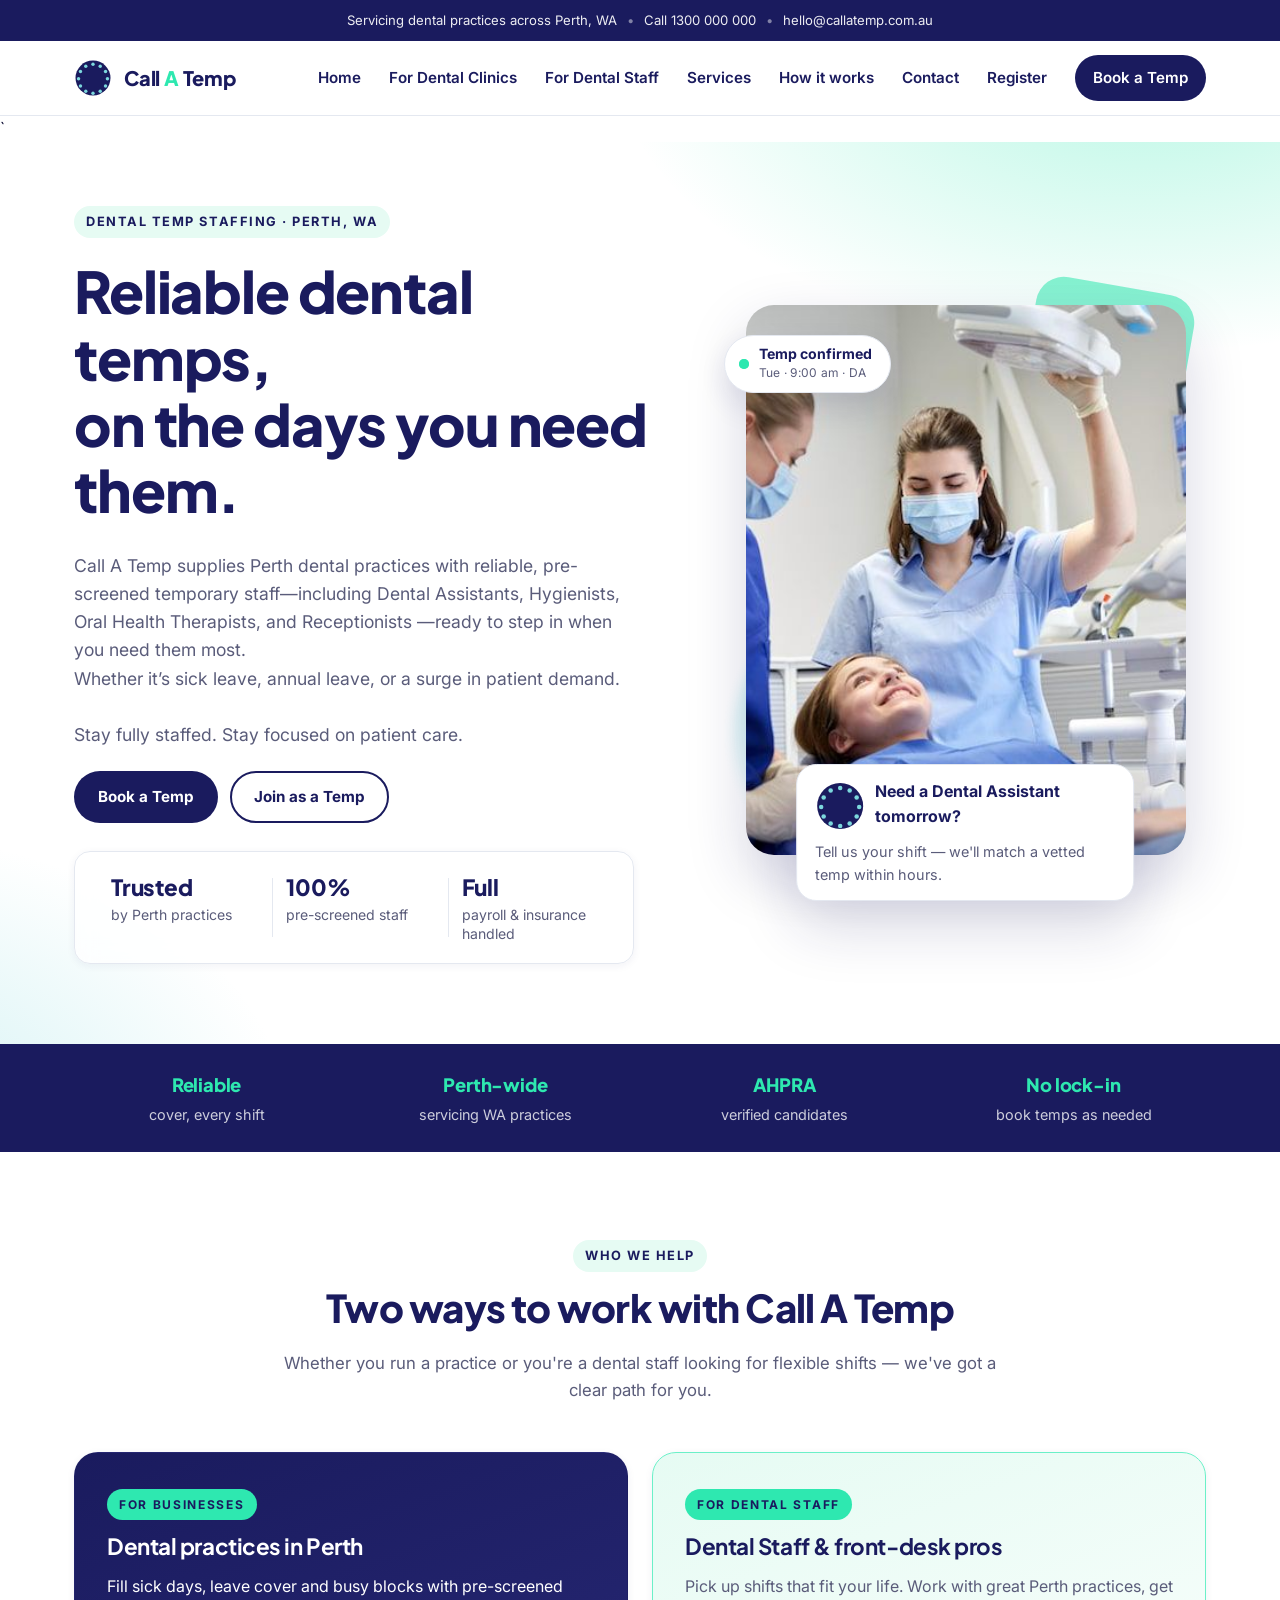
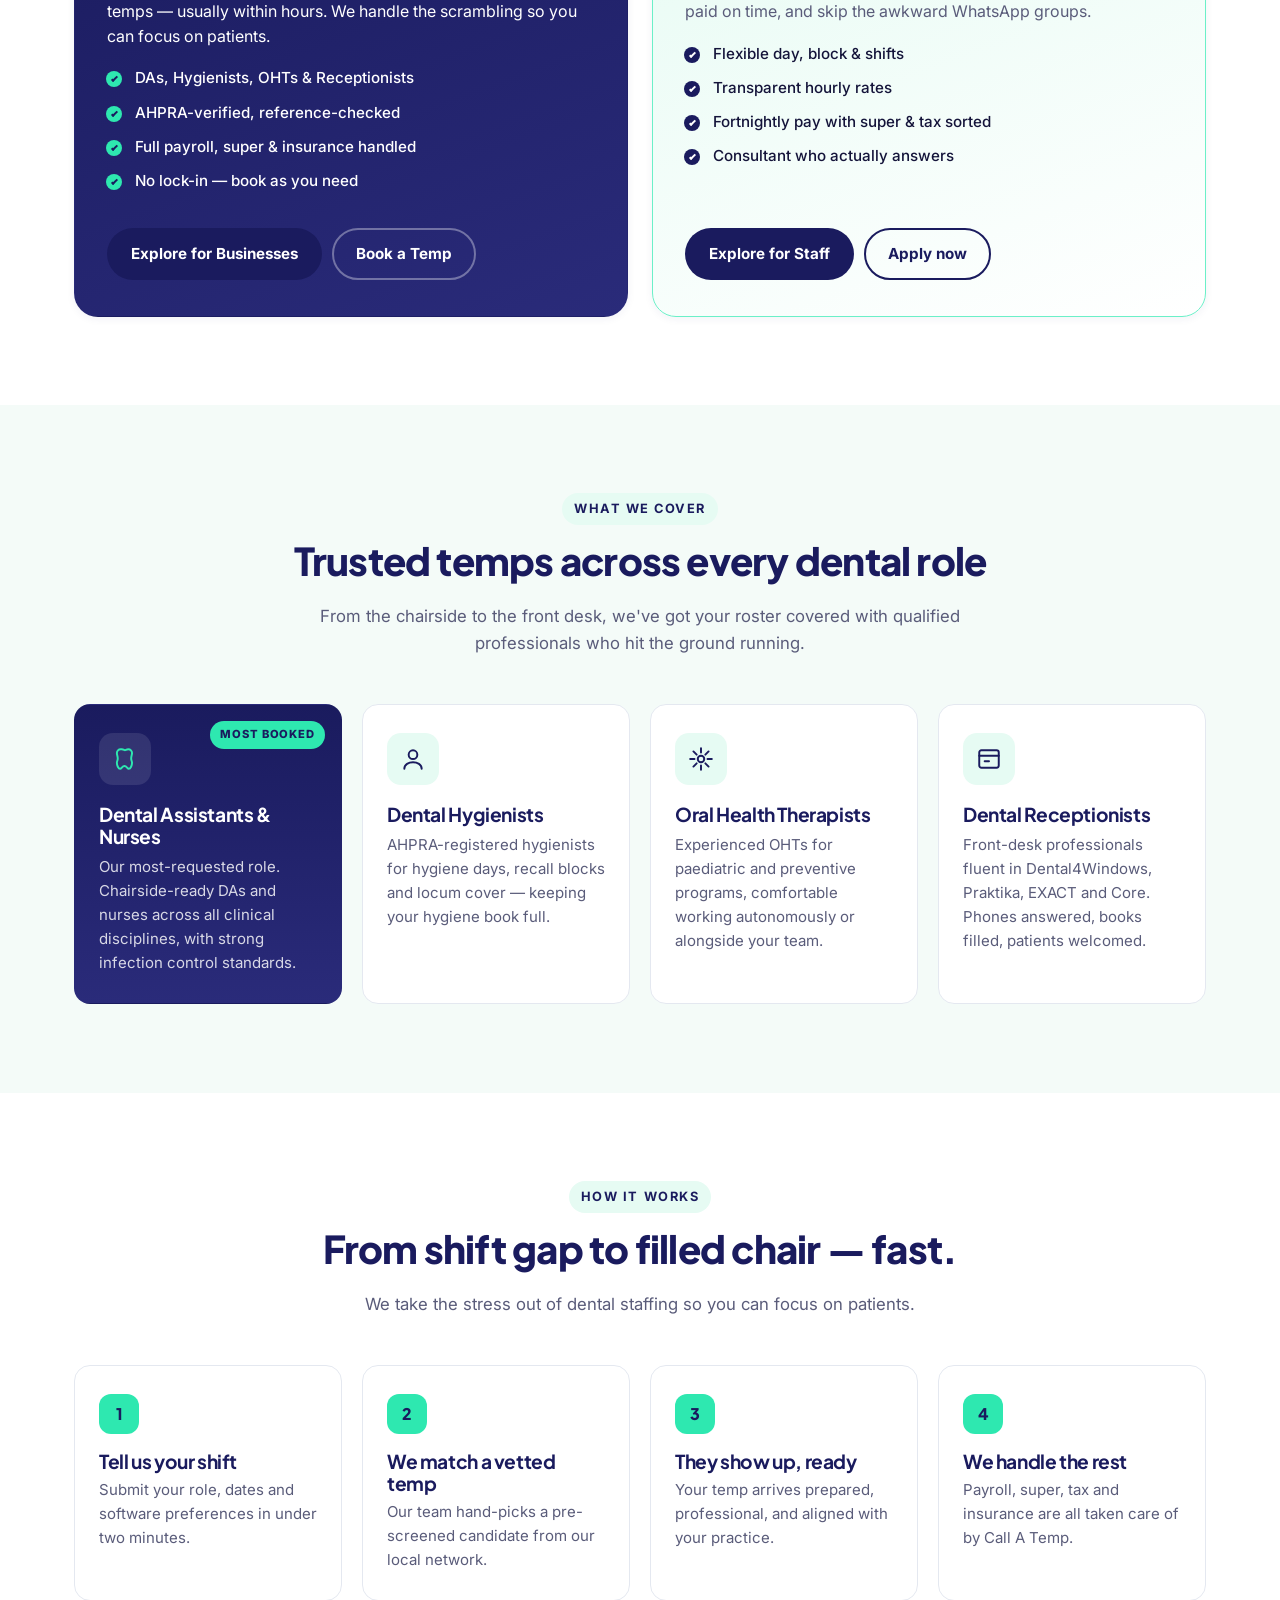
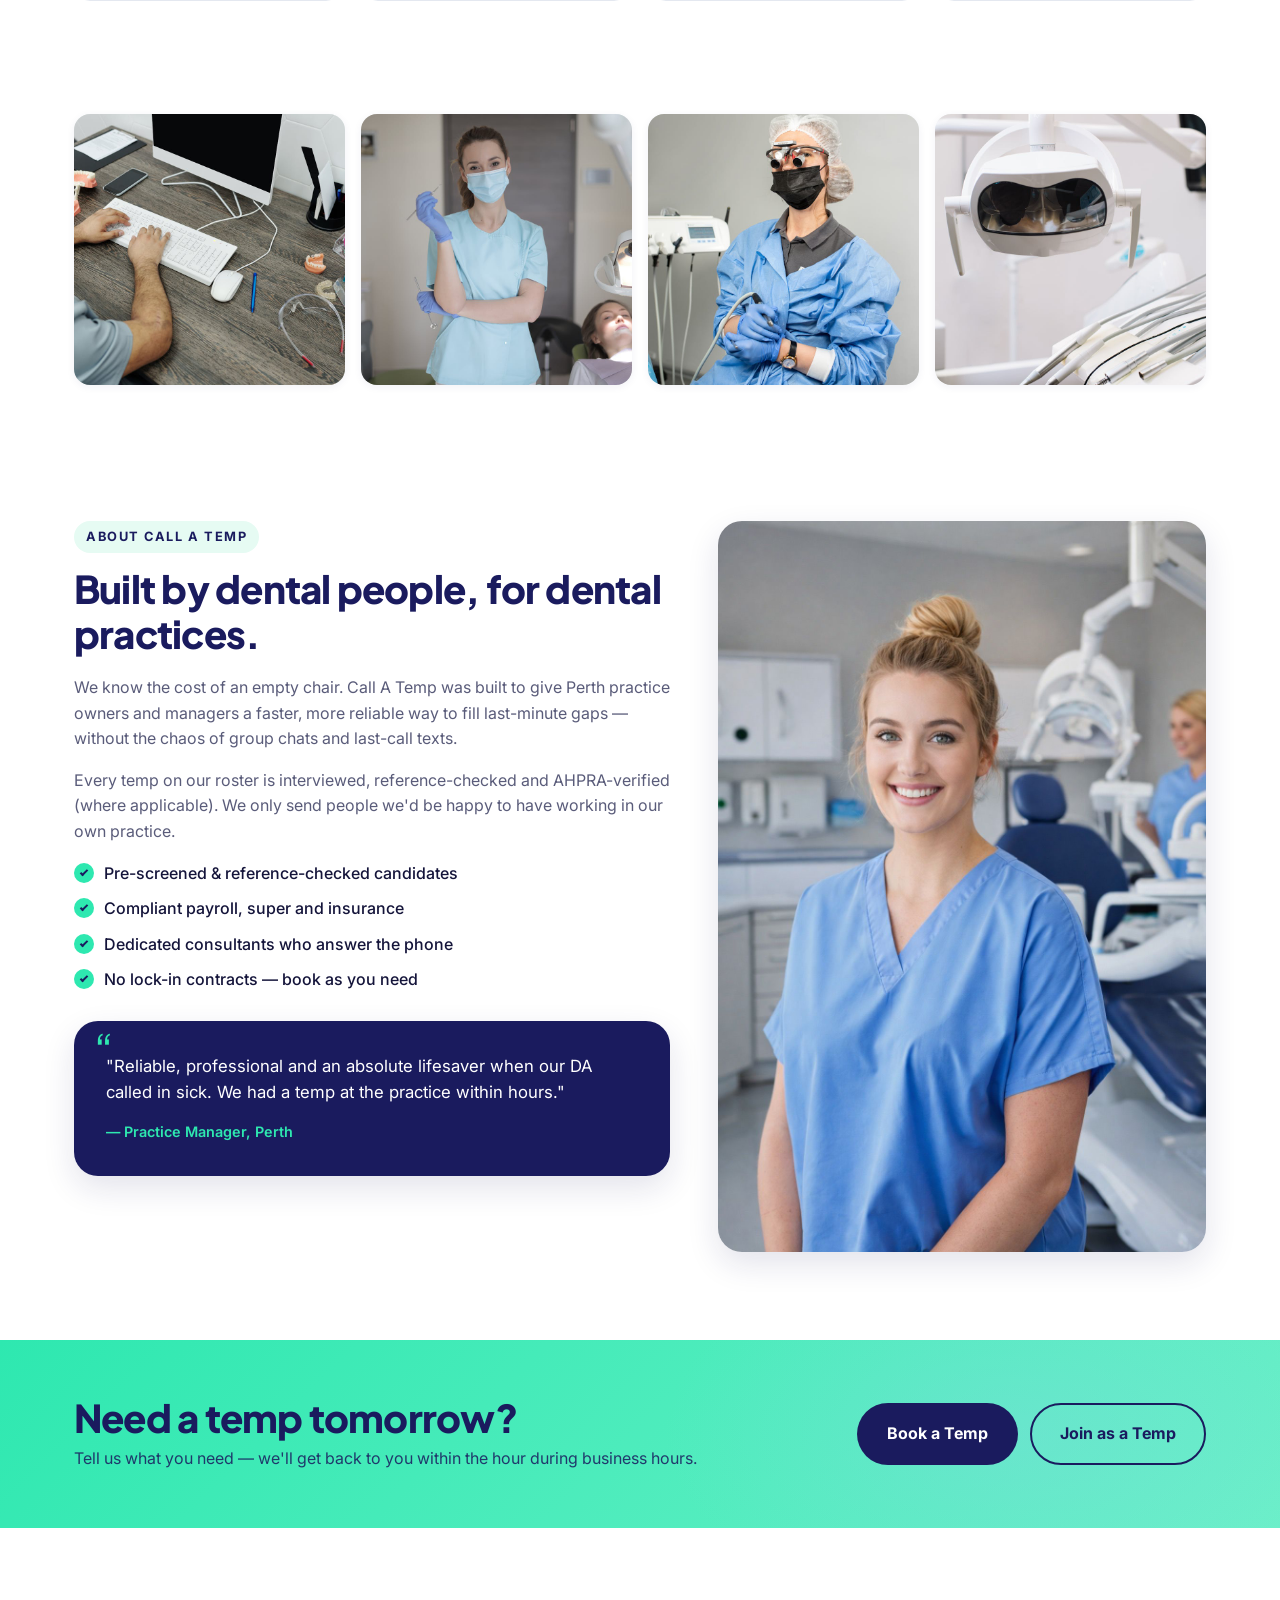
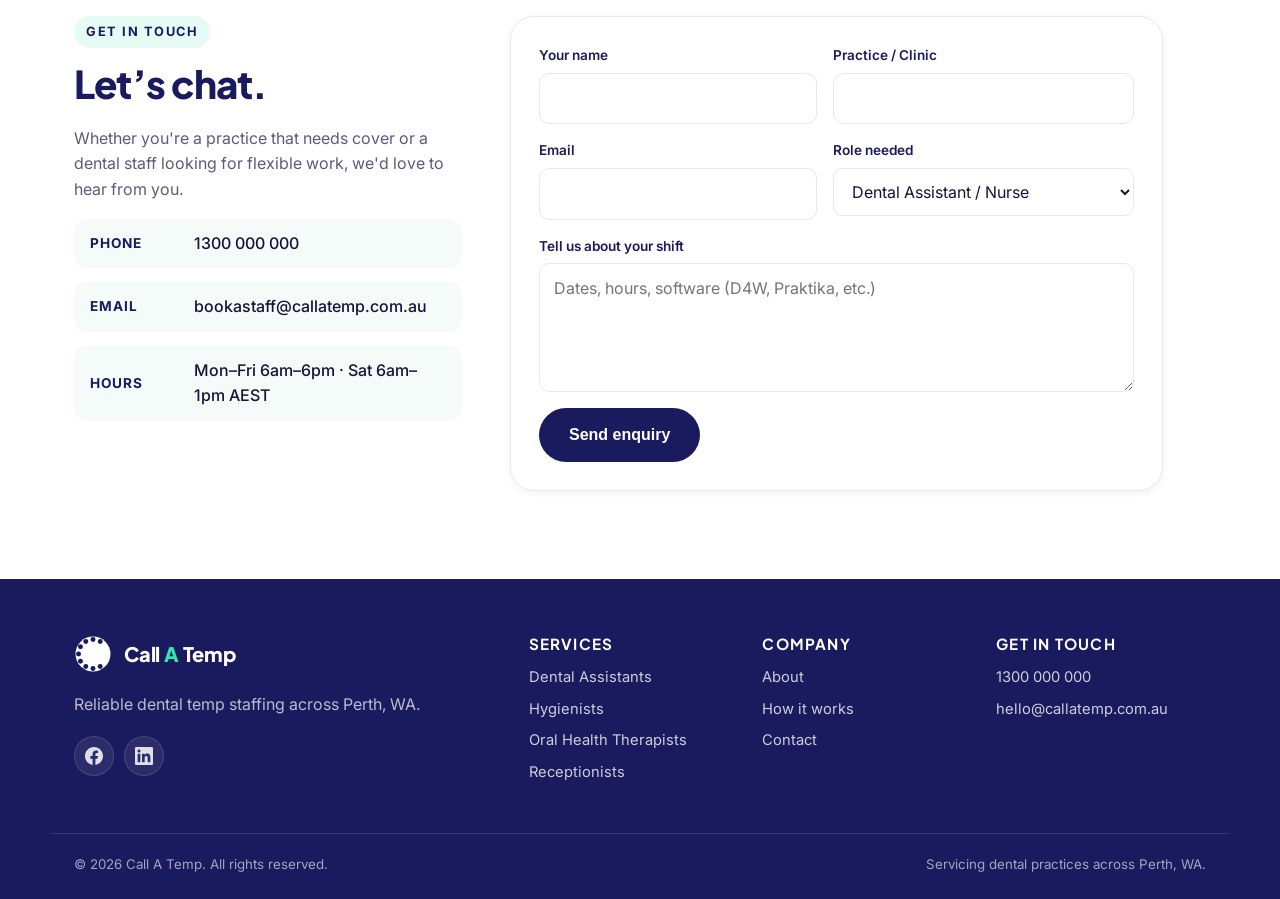
==== commit 9f2c973a: "Add Register page with Staff and Business tabbed forms Adds register.html mirroring the existing sit" ====
--- a/index.html
+++ b/index.html
@@ -38,11 +38,12 @@
 
       <nav id="primary-nav" class="primary-nav">
         <a href="#top" class="is-active">Home</a>
-        <a href="businesses.html">For Businesses</a>
+        <a href="businesses.html">For Dental Clinics</a>
         <a href="staff.html">For Dental Staff</a>
         <a href="#services">Services</a>
         <a href="#how">How it works</a>
         <a href="#contact">Contact</a>
+        <a href="register.html">Register</a>
         <a href="#book" class="btn btn--primary btn--sm">Book a Temp</a>
       </nav>
     </div>
@@ -150,7 +151,7 @@
             </ul>
             <div class="audience__cta">
               <a href="staff.html" class="btn btn--primary">Explore for Staff</a>
-              <a href="#contact" class="btn btn--ghost">Apply now</a>
+              <a href="register.html" class="btn btn--ghost">Apply now</a>
             </div>
           </article>
         </div>
@@ -319,8 +320,8 @@
           <p>Whether you're a practice that needs cover or a dental staff looking for flexible work, we'd love to hear from you.</p>
           <ul class="contact__list">
             <li><strong>Phone</strong><a href="tel:+61000000000">1300 000 000</a></li>
-            <li><strong>Email</strong><a href="mailto:hello@callatemp.com.au">hello@callatemp.com.au</a></li>
-            <li><strong>Hours</strong><span>Mon–Fri 7am–6pm · Sat 7am–1pm AEST</span></li>
+            <li><strong>Email</strong><a href="mailto:bookastaff@callatemp.com.au">bookastaff@callatemp.com.au</a></li>
+            <li><strong>Hours</strong><span>Mon–Fri 6am–6pm · Sat 6am–1pm AEST</span></li>
           </ul>
         </div>
 
--- a/styles.css
+++ b/styles.css
@@ -1963,3 +1963,124 @@
     margin: 0;
   }
 }
+
+/* ============================================================
+   Register page
+   ============================================================ */
+.register-hero {
+  background: linear-gradient(135deg, var(--navy) 0%, var(--navy-700) 100%);
+  color: #fff;
+  padding: 72px 0 96px;
+  position: relative;
+  overflow: hidden;
+}
+.register-hero::before {
+  content: "";
+  position: absolute;
+  inset: -40% -10% auto auto;
+  width: 520px;
+  height: 520px;
+  background: radial-gradient(circle, rgba(46,232,176,.18) 0%, rgba(46,232,176,0) 60%);
+  pointer-events: none;
+}
+.register-hero__inner {
+  position: relative;
+  max-width: 760px;
+}
+.register-hero h1 {
+  color: #fff;
+  font-size: clamp(2rem, 4.4vw, 3rem);
+  margin: 14px 0 16px;
+  line-height: 1.1;
+}
+.register-hero .lead { margin: 0; }
+
+.register-section {
+  margin-top: -56px;
+  position: relative;
+  z-index: 2;
+}
+
+.register-tabs {
+  display: flex;
+  flex-wrap: wrap;
+  gap: 12px;
+  padding-bottom: 20px;
+  border-bottom: 1px solid var(--line);
+  margin-bottom: 32px;
+}
+.register-tab {
+  font: inherit;
+  font-weight: 700;
+  cursor: pointer;
+  padding: 14px 26px;
+  border: 1px solid var(--navy);
+  border-radius: 12px;
+  background: var(--navy);
+  color: #fff;
+  transition: background .15s ease, color .15s ease, transform .15s ease, box-shadow .15s ease;
+}
+.register-tab:hover { transform: translateY(-1px); box-shadow: var(--shadow-sm); }
+.register-tab.is-active {
+  background: var(--teal);
+  border-color: var(--teal);
+  color: var(--navy);
+  box-shadow: var(--shadow-md);
+}
+.register-tab:focus-visible {
+  outline: 3px solid var(--mint);
+  outline-offset: 2px;
+}
+
+.register-panels { position: relative; }
+.register-panel { display: none; }
+.register-panel.is-active { display: block; }
+
+.register-form {
+  max-width: 760px;
+  margin: 0 auto;
+}
+.register-form .register-submit {
+  grid-column: 1 / -1;
+  justify-self: end;
+}
+
+.register-captcha { margin-top: 4px; }
+.captcha-placeholder {
+  display: inline-flex;
+  align-items: center;
+  gap: 12px;
+  padding: 14px 18px;
+  background: #f9f9f9;
+  border: 1px solid var(--line);
+  border-radius: 6px;
+  width: fit-content;
+  font-size: .9rem;
+  color: #555;
+}
+.captcha-checkbox {
+  display: inline-block;
+  width: 22px;
+  height: 22px;
+  border: 2px solid #c1c1c1;
+  border-radius: 3px;
+  background: #fff;
+}
+.captcha-label { font-weight: 500; }
+.captcha-brand {
+  margin-left: 14px;
+  padding-left: 14px;
+  border-left: 1px solid #d8d8d8;
+  font-size: .75rem;
+  color: #888;
+  letter-spacing: .04em;
+}
+
+@media (max-width: 720px) {
+  .register-hero { padding: 56px 0 80px; }
+  .register-section { margin-top: -40px; }
+  .register-form { grid-template-columns: 1fr; }
+  .register-form .register-submit { justify-self: stretch; }
+  .register-tab { flex: 1 1 auto; padding: 12px 16px; font-size: .92rem; }
+}
+
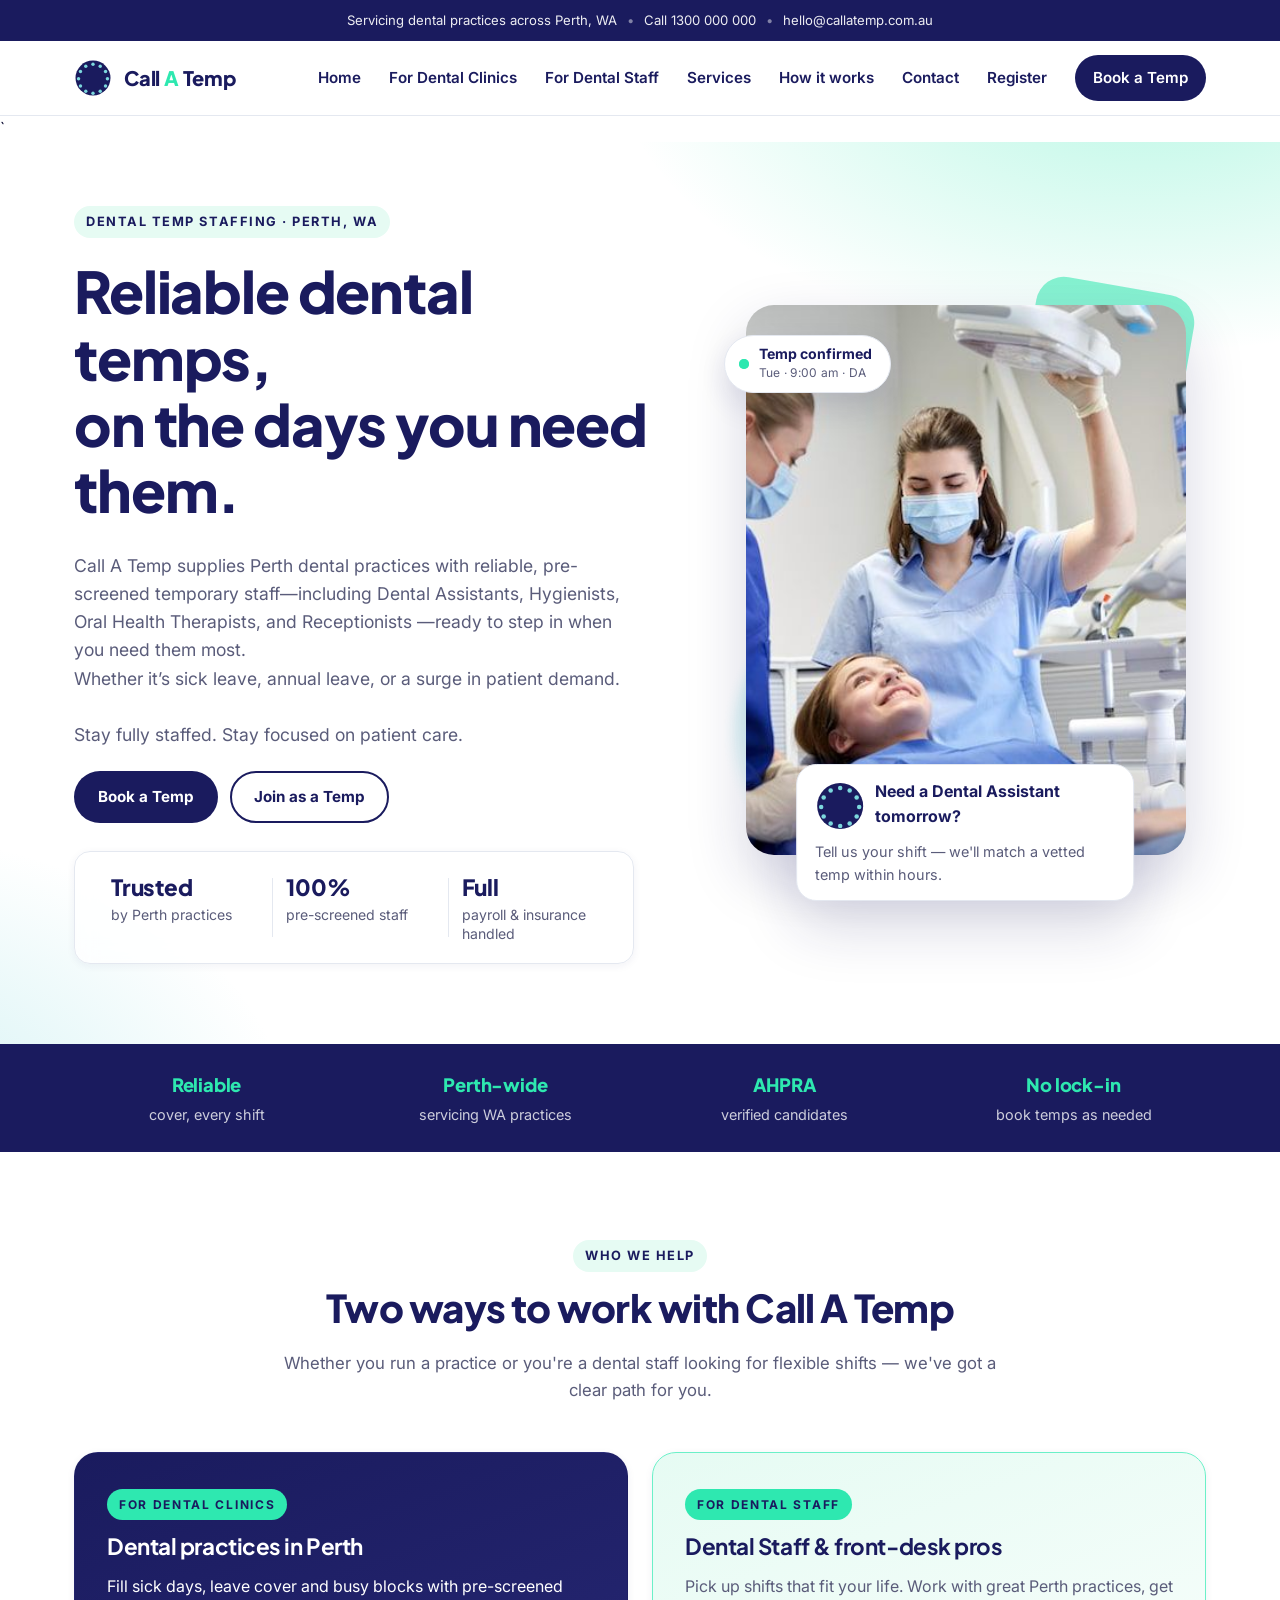
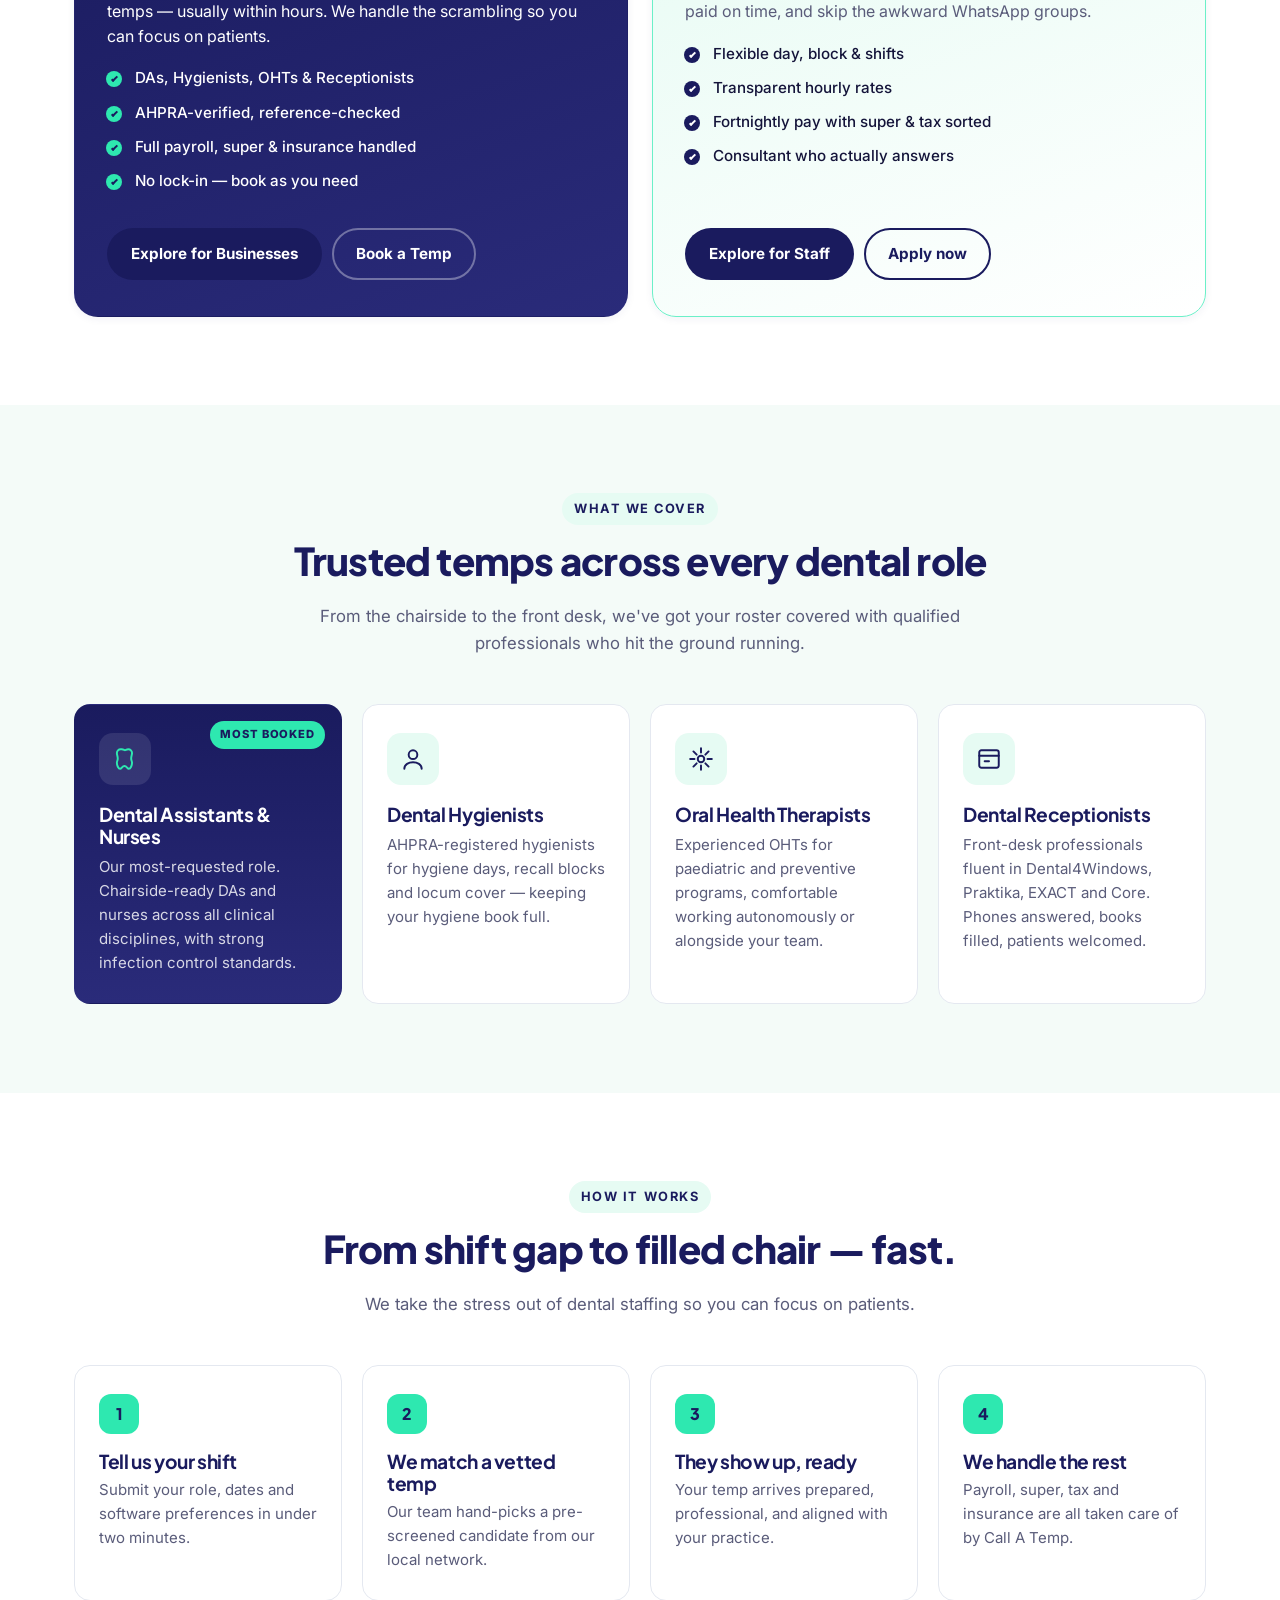
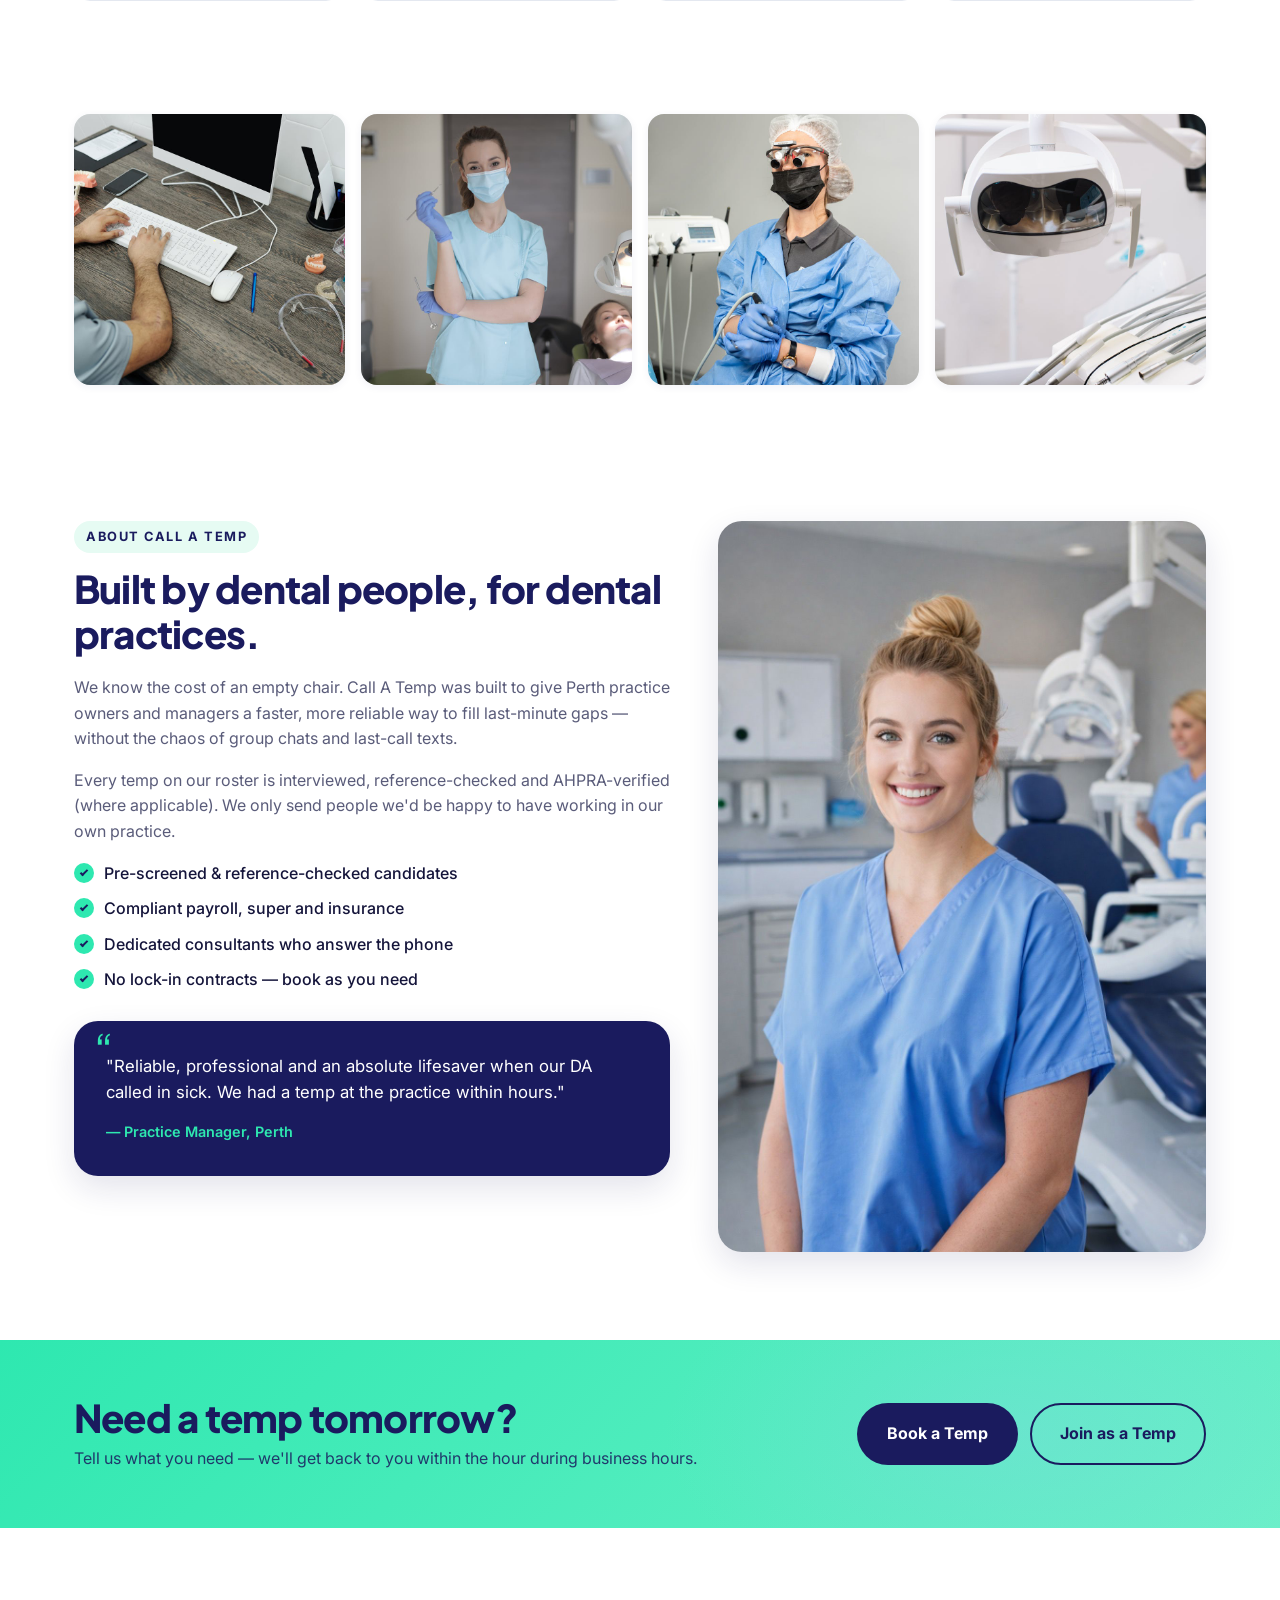
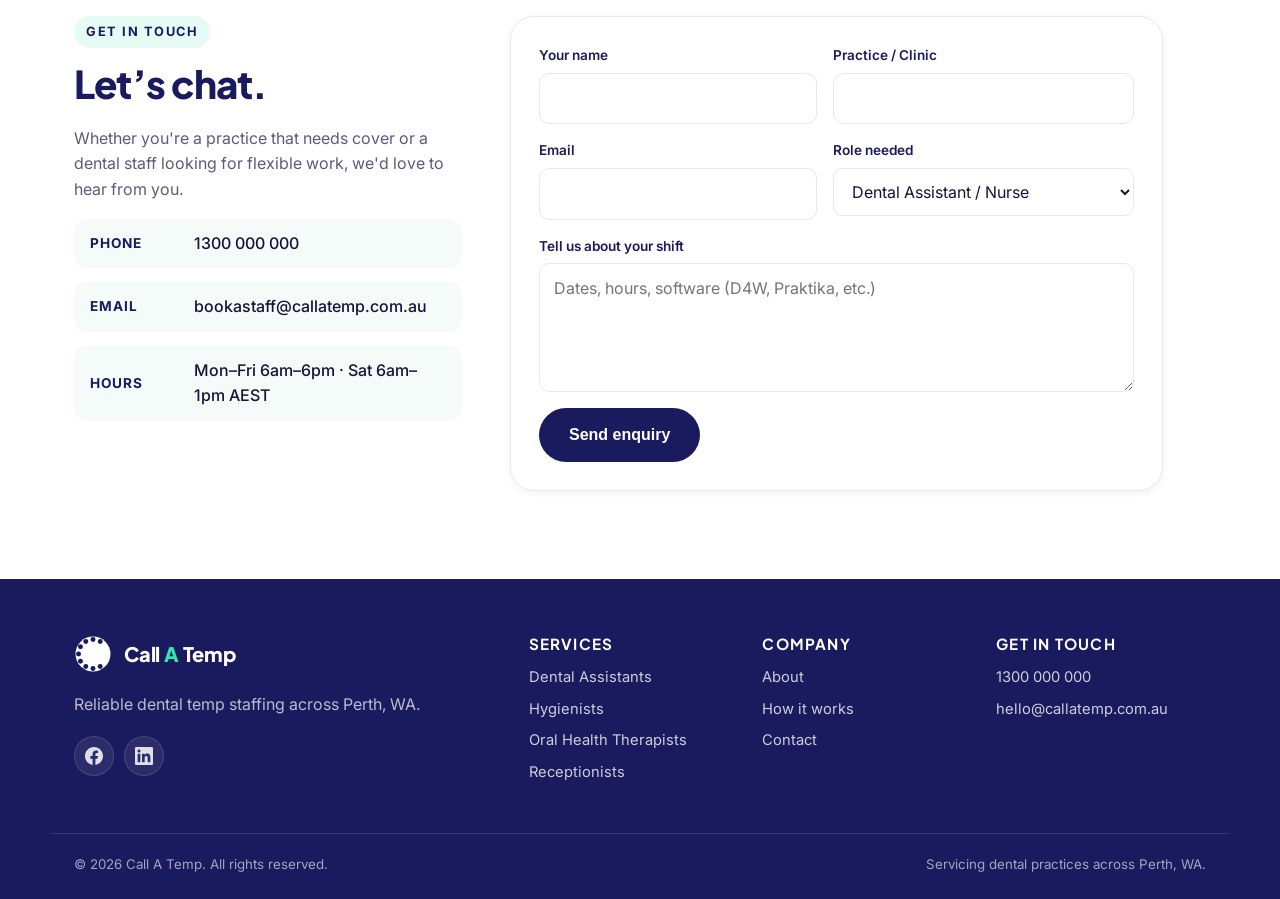
==== commit a25fa7e6: "Swap testimonial photo to WebP and rename audience to Dental Clinics Replaces the staff testimonial " ====
--- a/index.html
+++ b/index.html
@@ -124,7 +124,7 @@
 
         <div class="audience reveal-group">
           <article class="audience__card audience__card--biz">
-            <span class="audience__tag">For Businesses</span>
+            <span class="audience__tag">For Dental Clinics</span>
             <h3>Dental practices in Perth</h3>
             <p>Fill sick days, leave cover and busy blocks with pre-screened temps — usually within hours. We handle the scrambling so you can focus on patients.</p>
             <ul class="audience__list">
--- a/styles.css
+++ b/styles.css
@@ -2022,8 +2022,8 @@
 }
 .register-tab:hover { transform: translateY(-1px); box-shadow: var(--shadow-sm); }
 .register-tab.is-active {
-  background: var(--teal);
-  border-color: var(--teal);
+  background: var(--mint);
+  border-color: var(--mint);
   color: var(--navy);
   box-shadow: var(--shadow-md);
 }
@@ -2045,35 +2045,25 @@
   justify-self: end;
 }
 
-.register-captcha { margin-top: 4px; }
-.captcha-placeholder {
-  display: inline-flex;
-  align-items: center;
-  gap: 12px;
-  padding: 14px 18px;
-  background: #f9f9f9;
-  border: 1px solid var(--line);
-  border-radius: 6px;
-  width: fit-content;
+.form-status {
+  grid-column: 1 / -1;
+  margin: 4px 0 0;
+  padding: 12px 16px;
+  border-radius: 10px;
+  background: var(--mint-50);
+  color: var(--navy);
   font-size: .9rem;
-  color: #555;
-}
-.captcha-checkbox {
-  display: inline-block;
-  width: 22px;
-  height: 22px;
-  border: 2px solid #c1c1c1;
-  border-radius: 3px;
-  background: #fff;
-}
-.captcha-label { font-weight: 500; }
-.captcha-brand {
-  margin-left: 14px;
-  padding-left: 14px;
-  border-left: 1px solid #d8d8d8;
-  font-size: .75rem;
-  color: #888;
-  letter-spacing: .04em;
+  font-weight: 500;
+}
+.form-status.is-error {
+  background: #fdecec;
+  color: #8a1f1f;
+}
+
+.register-form button[type="submit"]:disabled {
+  opacity: .65;
+  cursor: not-allowed;
+  transform: none;
 }
 
 @media (max-width: 720px) {
@@ -2084,3 +2074,74 @@
   .register-tab { flex: 1 1 auto; padding: 12px 16px; font-size: .92rem; }
 }
 
+/* ============================================================
+   Thanks page
+   ============================================================ */
+.thanks {
+  padding: 80px 0 120px;
+  background:
+    radial-gradient(700px 400px at 90% -10%, rgba(46,232,176,.18), transparent 60%),
+    radial-gradient(600px 400px at -10% 110%, rgba(124,216,221,.18), transparent 60%),
+    var(--bg);
+}
+.thanks__inner {
+  display: flex;
+  justify-content: center;
+}
+.thanks__card {
+  max-width: 640px;
+  width: 100%;
+  text-align: center;
+  background: #fff;
+  border: 1px solid var(--line);
+  border-radius: var(--radius-lg);
+  box-shadow: var(--shadow-md);
+  padding: 56px 40px;
+}
+.thanks__check {
+  width: 72px;
+  height: 72px;
+  margin: 0 auto 20px;
+  color: var(--mint);
+  display: flex;
+  align-items: center;
+  justify-content: center;
+}
+.thanks__check svg { width: 100%; height: 100%; }
+.thanks__card h1 {
+  font-size: clamp(1.8rem, 3.4vw, 2.4rem);
+  margin: 6px 0 14px;
+}
+.thanks__card .lead { margin: 0 auto 28px; }
+.thanks__actions {
+  display: flex;
+  gap: 12px;
+  justify-content: center;
+  flex-wrap: wrap;
+  margin-bottom: 36px;
+}
+.thanks__contact {
+  padding-top: 28px;
+  border-top: 1px solid var(--line);
+}
+.thanks__contact p {
+  margin: 0 0 10px;
+  font-size: .9rem;
+  color: var(--muted);
+}
+.thanks__contact-links {
+  display: flex;
+  gap: 24px;
+  justify-content: center;
+  flex-wrap: wrap;
+  font-weight: 600;
+}
+.thanks__contact-links a { color: var(--navy); }
+.thanks__contact-links a:hover { color: var(--mint); }
+
+@media (max-width: 720px) {
+  .thanks { padding: 56px 0 80px; }
+  .thanks__card { padding: 40px 24px; }
+  .thanks__actions .btn { flex: 1 1 100%; }
+}
+
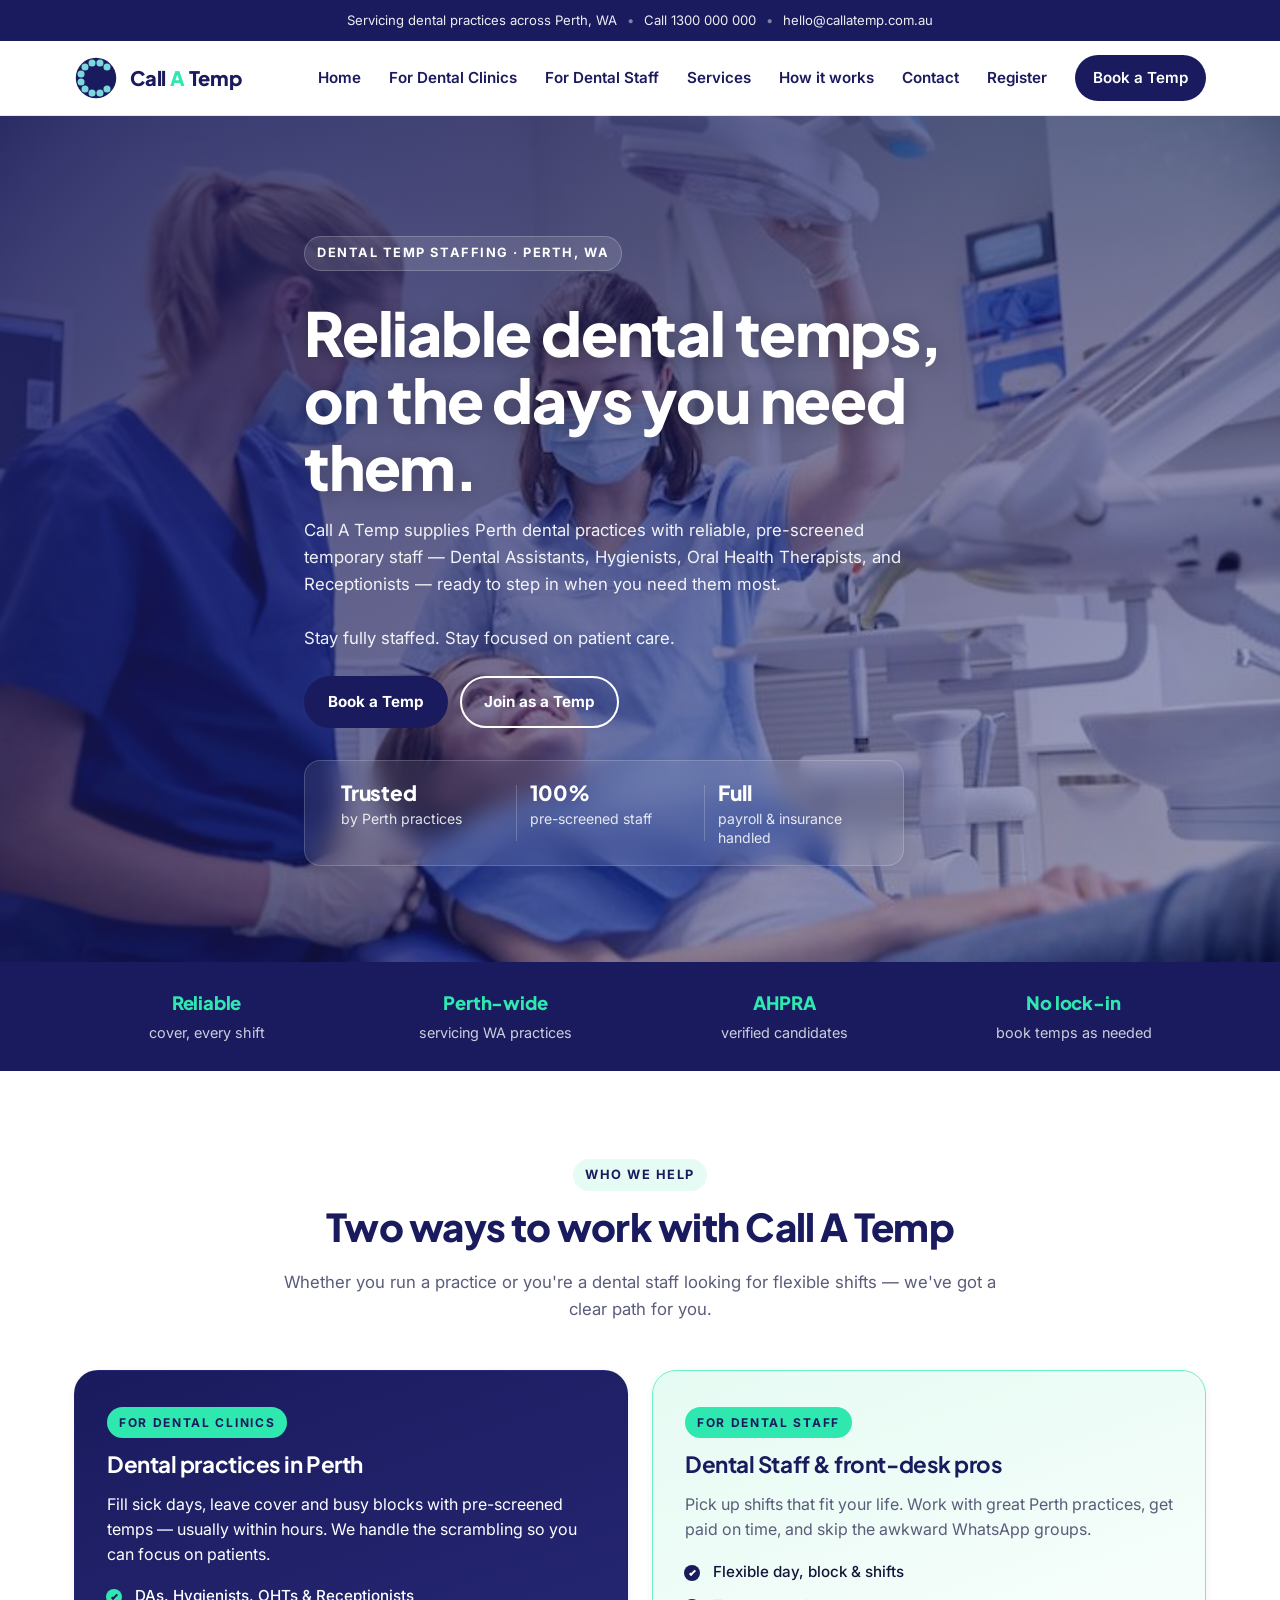
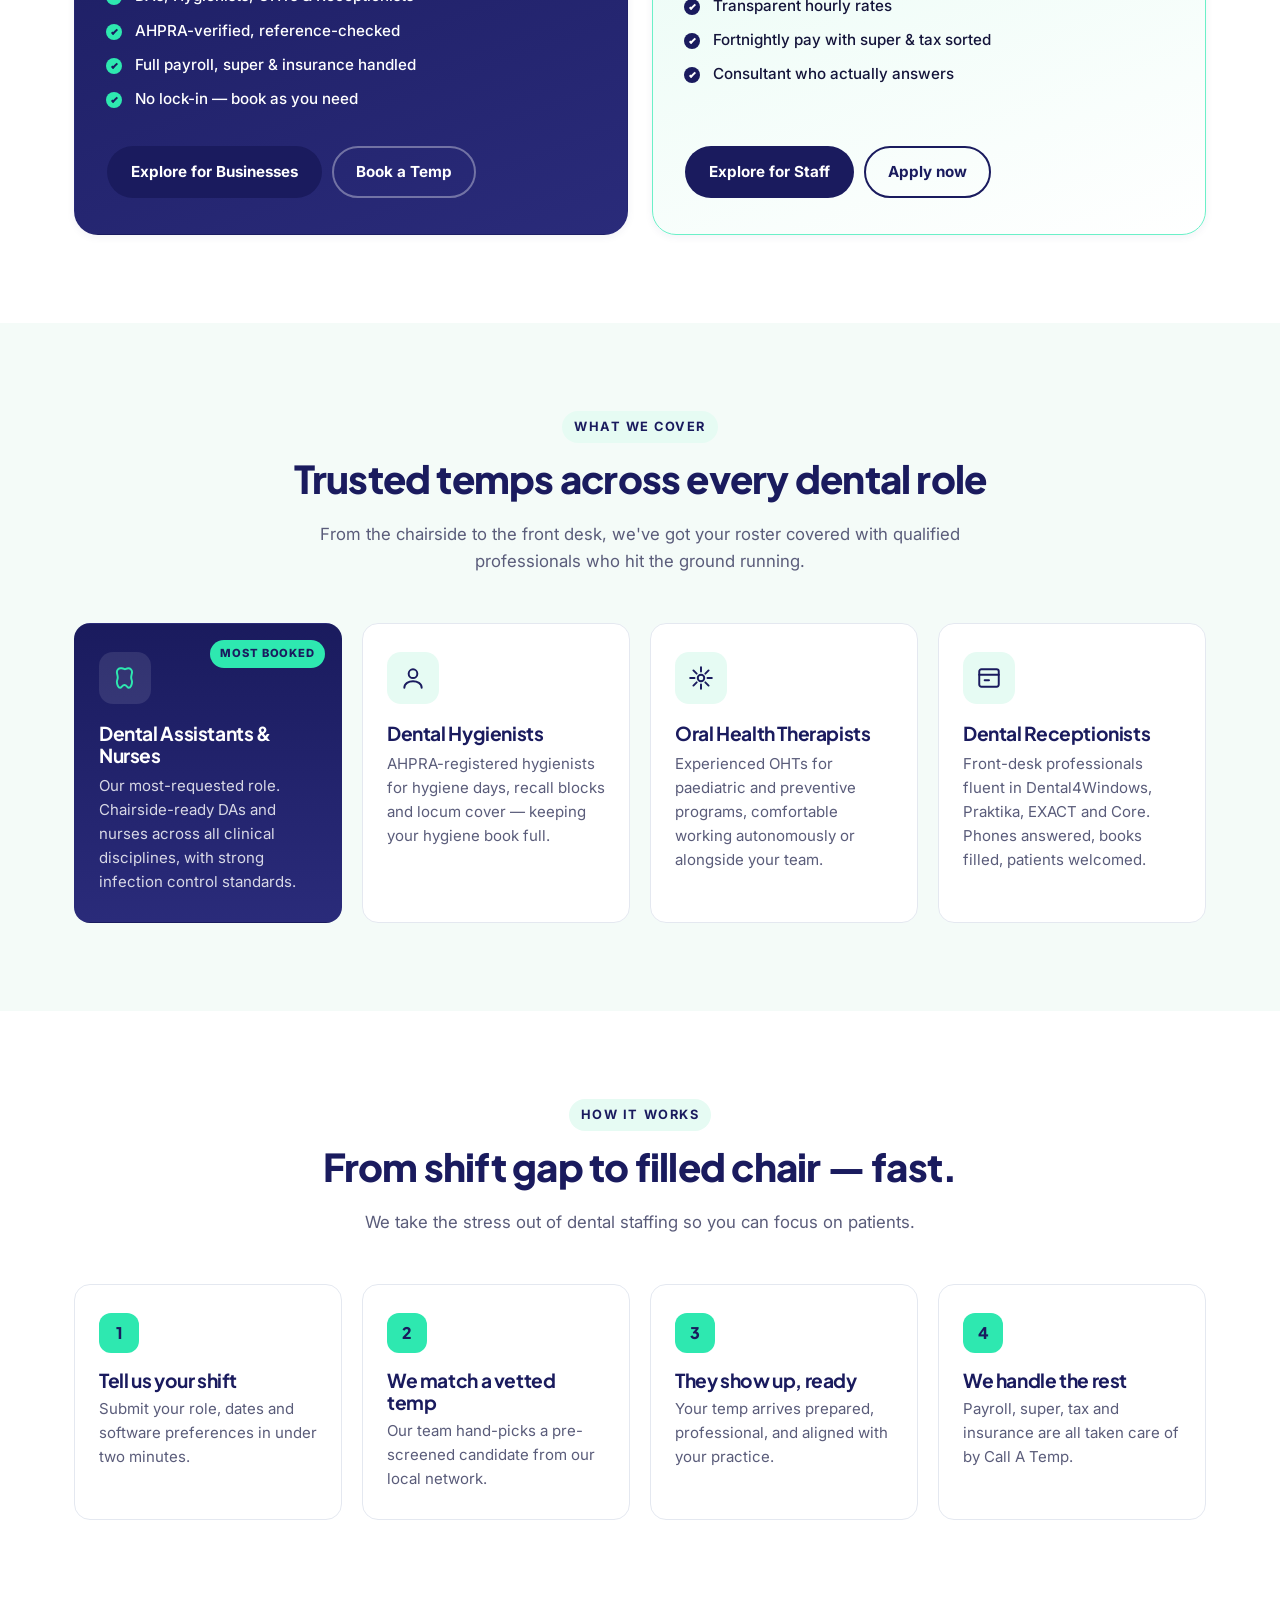
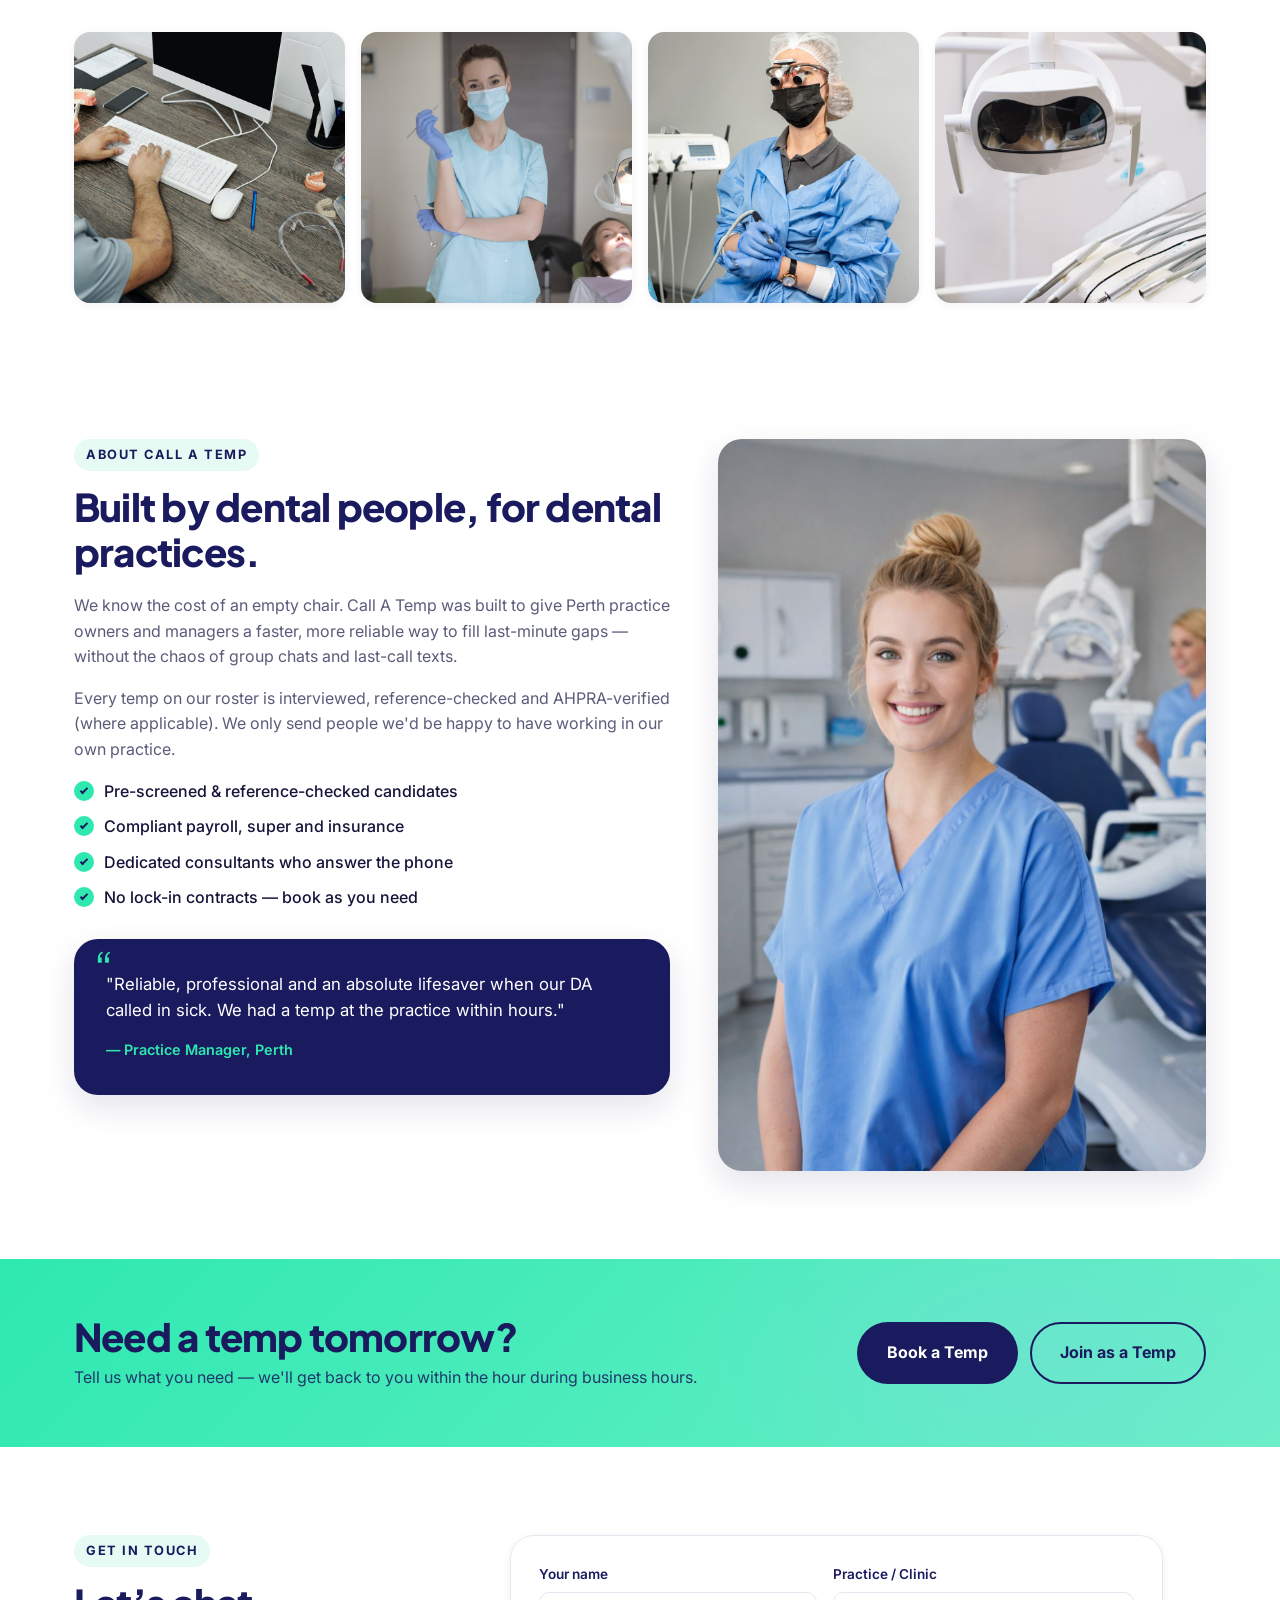
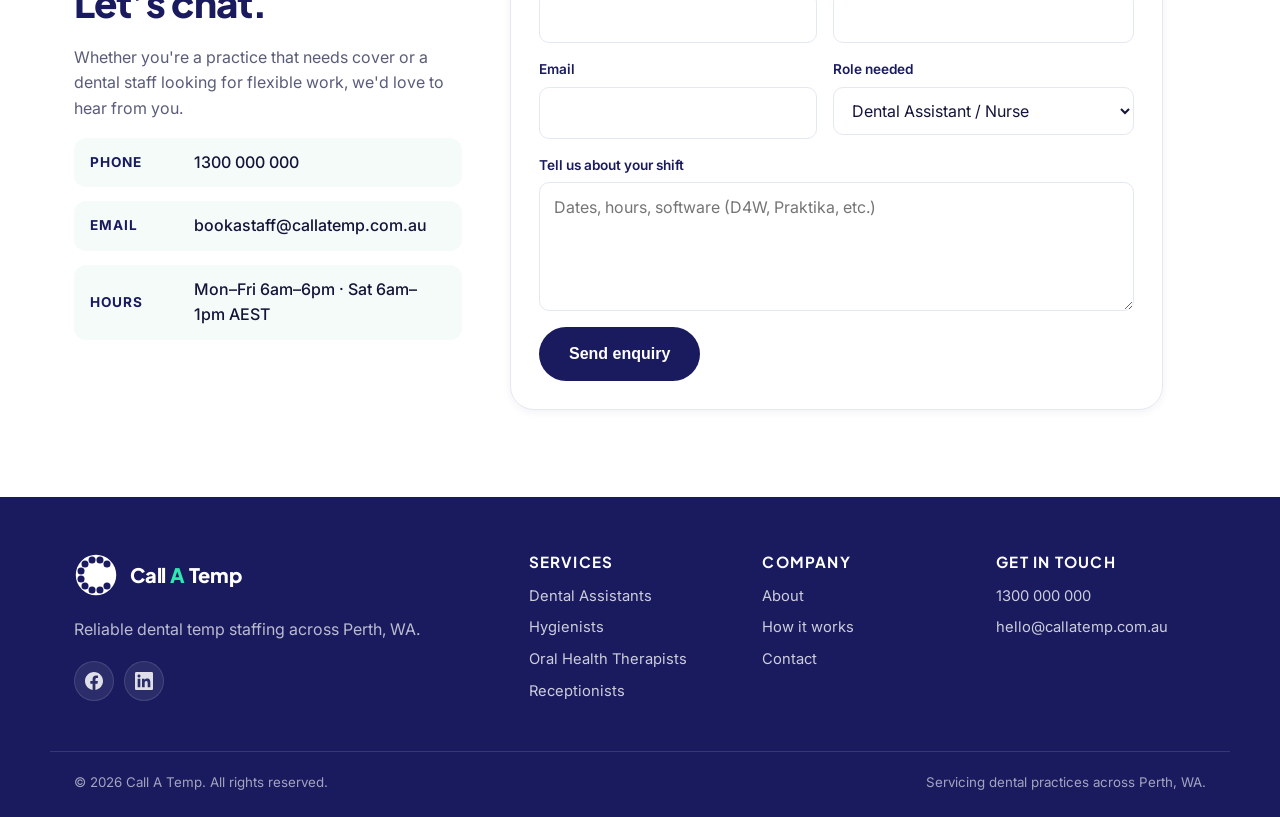
==== commit 4b9f16b1: "Redesign homepage hero with full-bleed video background Replaces the split image+copy hero with a fu" ====
--- a/index.html
+++ b/index.html
@@ -49,57 +49,40 @@
     </div>
   </header>
 
-  <main id="top">`
-    
-
-    <!-- Hero -->
-    <section class="hero">
-      <div class="container hero__grid">
-        <div class="hero__copy">
-          <span class="eyebrow">Dental temp staffing · Perth, WA</span>
-          <h1>Reliable dental temps,<br/>on the days you need them.</h1>
-          <p class="lead">
-            Call A Temp supplies Perth dental practices with reliable, pre-screened temporary staff—including Dental Assistants, Hygienists, Oral Health Therapists, and Receptionists —ready to step in when you need them most.
-<br>Whether it’s sick leave, annual leave, or a surge in patient demand. <br><br>Stay fully staffed. Stay focused on patient care.
-          </p>
-          <div class="hero__cta">
-            <a href="#book" class="btn btn--primary">Book a Temp</a>
-            <a href="#join" class="btn btn--ghost">Join as a Temp</a>
-          </div>
-          <ul class="hero__trust">
-            <li><strong>Trusted</strong> by Perth practices</li>
-            <li><strong>100%</strong> pre-screened staff</li>
-            <li><strong>Full</strong> payroll &amp; insurance handled</li>
-          </ul>
-        </div>
-
-        <div class="hero__visual">
-          <div class="hero__shape" aria-hidden="true"></div>
-          <div class="hero__blob" aria-hidden="true"></div>
-
-          <img
-            class="hero__photo"
-            src="./assets/two-dental-nurse-and-patient.jpeg"
-            alt="Dental team caring for a patient in a modern clinic"
-            loading="eager"
-          />
-
-          <div class="hero__pill" aria-hidden="true">
-            <span class="hero__pill-dot"></span>
-            <div>
-              <span class="hero__pill-label">Temp confirmed</span>
-              <span class="hero__pill-sub">Tue · 9:00 am · DA</span>
-            </div>
-          </div>
-
-          <div class="hero__card" aria-hidden="true">
-            <div class="hero__card-head">
-              <img src="assets/logo-mark.svg" alt="" />
-              <p class="hero__card-title">Need a Dental Assistant tomorrow?</p>
-            </div>
-            <p class="hero__card-sub">Tell us your shift — we'll match a vetted temp within hours.</p>
-          </div>
-        </div>
+  <main id="top">
+
+    <!-- Hero (video background) -->
+    <section class="hero hero--video">
+      <video
+        class="hero__video"
+        autoplay
+        muted
+        loop
+        playsinline
+        preload="metadata"
+        poster="./assets/two-dental-nurse-and-patient.jpeg"
+        aria-hidden="true"
+      >
+        <source src="./assets/hero-bg.mp4" type="video/mp4" />
+      </video>
+      <div class="hero__overlay" aria-hidden="true"></div>
+
+      <div class="container hero__content">
+        <span class="eyebrow eyebrow--on-dark">Dental temp staffing · Perth, WA</span>
+        <h1 class="hero__title">Reliable dental temps,<br/>on the days you need them.</h1>
+        <p class="lead lead--on-dark">
+          Call A Temp supplies Perth dental practices with reliable, pre-screened temporary staff — Dental Assistants, Hygienists, Oral Health Therapists, and Receptionists — ready to step in when you need them most.<br/><br/>
+          Stay fully staffed. Stay focused on patient care.
+        </p>
+        <div class="hero__cta">
+          <a href="#book" class="btn btn--primary">Book a Temp</a>
+          <a href="#join" class="btn btn--outline">Join as a Temp</a>
+        </div>
+        <ul class="hero__trust hero__trust--on-dark">
+          <li><strong>Trusted</strong> by Perth practices</li>
+          <li><strong>100%</strong> pre-screened staff</li>
+          <li><strong>Full</strong> payroll &amp; insurance handled</li>
+        </ul>
       </div>
     </section>
 
--- a/styles.css
+++ b/styles.css
@@ -143,7 +143,7 @@
   color: var(--navy);
   font-family: 'Plus Jakarta Sans', sans-serif;
 }
-.brand__mark { width: 38px; height: 38px; }
+.brand__mark { width: 44px; height: 44px; }
 .brand__wordmark {
   font-weight: 800;
   font-size: 1.25rem;
@@ -194,6 +194,119 @@
     var(--bg);
   padding: 64px 0 80px;
   overflow: hidden;
+}
+
+/* Hero — video background variant */
+.hero--video {
+  background: var(--navy);
+  padding: 120px 0 96px;
+  min-height: 640px;
+  display: flex;
+  align-items: center;
+  overflow: hidden;
+}
+.hero--video .hero__video {
+  position: absolute;
+  inset: 0;
+  width: 100%;
+  height: 100%;
+  object-fit: cover;
+  z-index: 0;
+  pointer-events: none;
+}
+.hero--video .hero__overlay {
+  position: absolute;
+  inset: 0;
+  background:
+    linear-gradient(135deg, rgba(26, 27, 94, 0.85) 0%, rgba(26, 27, 94, 0.55) 60%, rgba(26, 27, 94, 0.35) 100%),
+    radial-gradient(900px 500px at 90% -10%, rgba(46, 232, 176, 0.18), transparent 60%);
+  z-index: 1;
+  pointer-events: none;
+}
+.hero--video .hero__content {
+  position: relative;
+  z-index: 2;
+  max-width: 720px;
+  color: #fff;
+}
+.hero--video .hero__title {
+  color: #fff;
+  font-size: clamp(2.4rem, 5vw, 3.8rem);
+  margin: 14px 0 18px;
+  line-height: 1.1;
+  text-shadow: 0 2px 18px rgba(0, 0, 0, 0.25);
+}
+.hero--video .lead--on-dark {
+  color: rgba(255, 255, 255, 0.92);
+  max-width: 600px;
+  font-size: 1.05rem;
+}
+.hero--video .hero__cta { margin: 24px 0 32px; }
+.hero--video .hero__trust--on-dark {
+  list-style: none;
+  padding: 18px 22px;
+  margin: 0;
+  display: grid;
+  grid-template-columns: repeat(3, 1fr);
+  gap: 12px;
+  background: rgba(255, 255, 255, 0.08);
+  backdrop-filter: blur(12px);
+  -webkit-backdrop-filter: blur(12px);
+  border: 1px solid rgba(255, 255, 255, 0.18);
+  border-radius: var(--radius);
+  color: rgba(255, 255, 255, 0.85);
+  font-size: .88rem;
+  max-width: 600px;
+}
+.hero--video .hero__trust--on-dark li {
+  position: relative;
+  padding-left: 14px;
+  line-height: 1.35;
+}
+.hero--video .hero__trust--on-dark li + li::before {
+  content: "";
+  position: absolute;
+  left: 0;
+  top: 6px;
+  bottom: 6px;
+  width: 1px;
+  background: rgba(255, 255, 255, 0.2);
+}
+.hero--video .hero__trust--on-dark strong {
+  display: block;
+  color: #fff;
+  font-size: 1.3rem;
+  font-family: 'Plus Jakarta Sans', sans-serif;
+  font-weight: 800;
+  letter-spacing: -0.01em;
+  margin-bottom: 2px;
+}
+.hero--video .eyebrow--on-dark {
+  background: rgba(255, 255, 255, 0.12);
+  color: #fff;
+  border: 1px solid rgba(255, 255, 255, 0.2);
+}
+
+/* Mobile: hide video (save data, faster load), show poster gradient instead */
+@media (max-width: 720px) {
+  .hero--video {
+    padding: 80px 0 64px;
+    min-height: 0;
+  }
+  .hero--video .hero__video { display: none; }
+  .hero--video {
+    background:
+      linear-gradient(135deg, rgba(26, 27, 94, 0.92) 0%, rgba(26, 27, 94, 0.7) 100%),
+      url('./assets/two-dental-nurse-and-patient.jpeg') center/cover no-repeat,
+      var(--navy);
+  }
+  .hero--video .hero__trust--on-dark { grid-template-columns: 1fr; gap: 8px; }
+  .hero--video .hero__trust--on-dark li + li::before { display: none; }
+}
+
+/* Accessibility: respect reduced motion preference */
+@media (prefers-reduced-motion: reduce) {
+  .hero--video .hero__video { display: none; }
 }
 .hero__grid {
   display: grid;
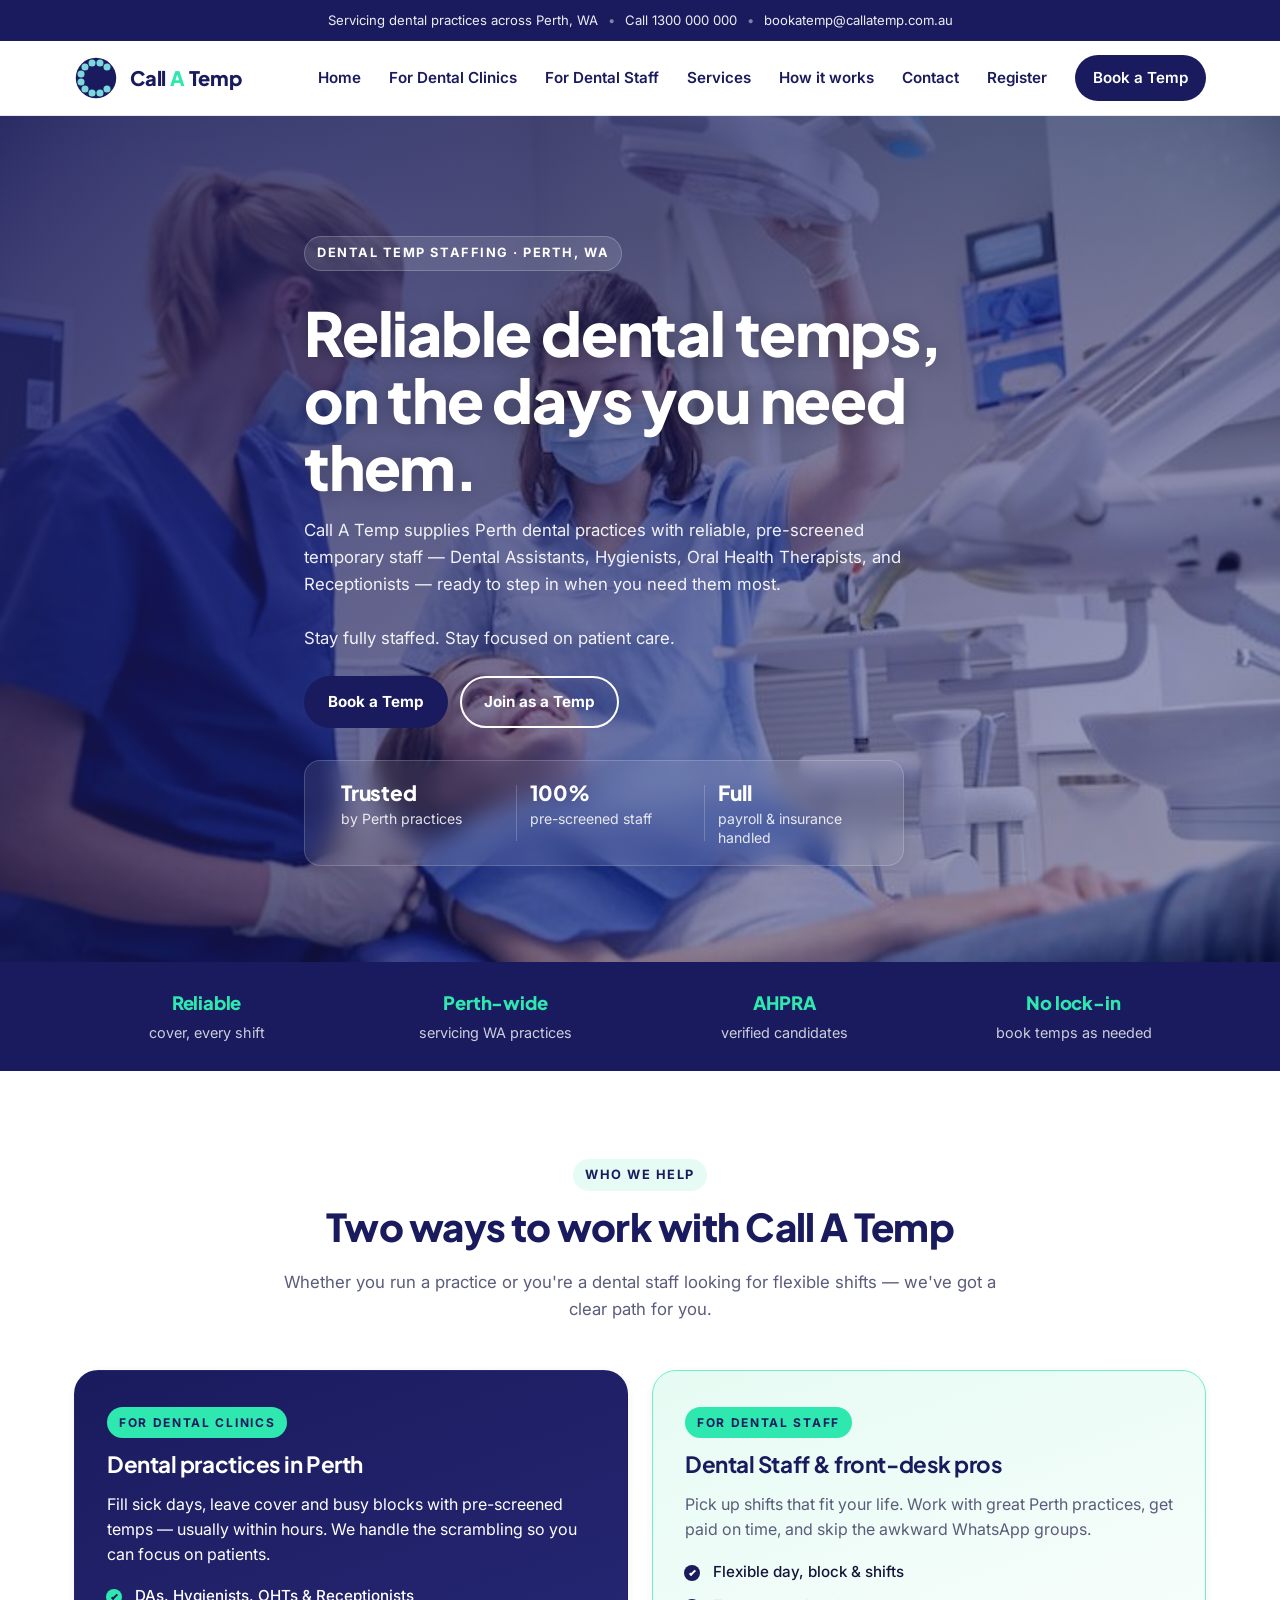
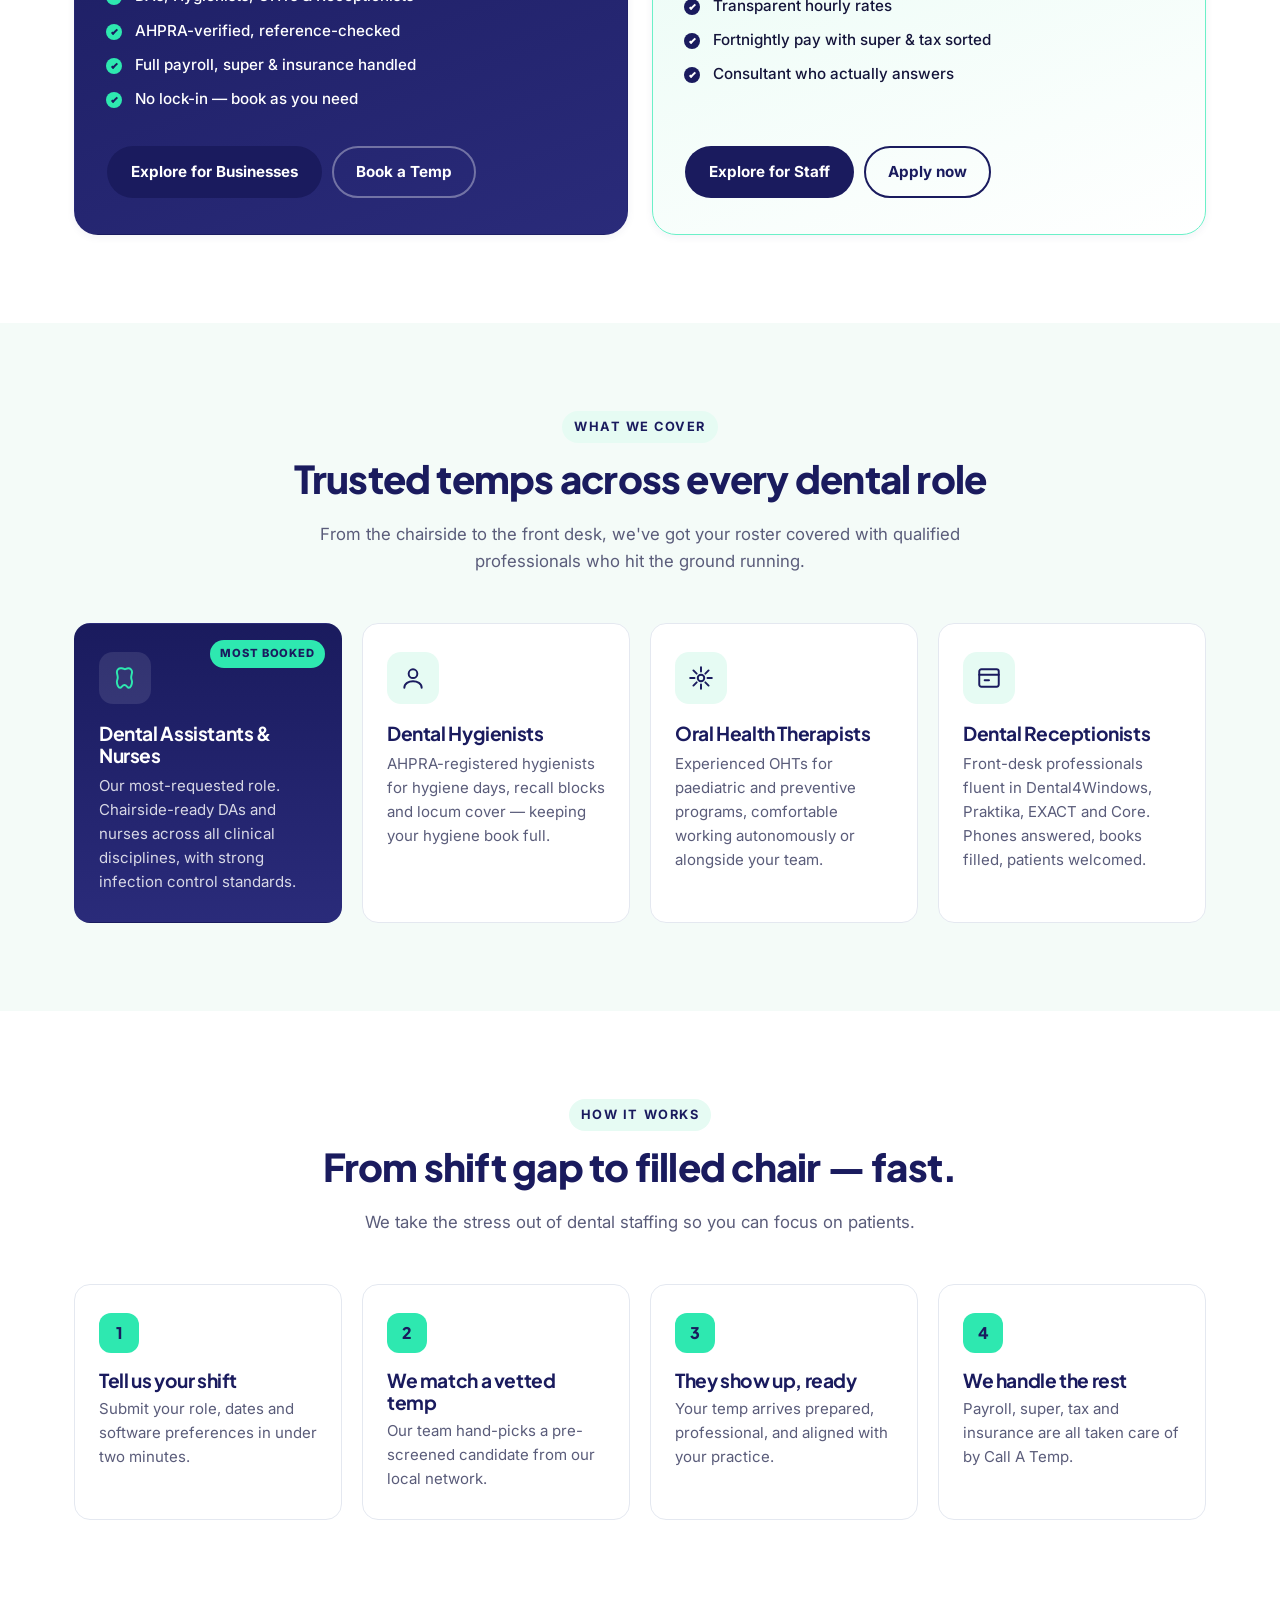
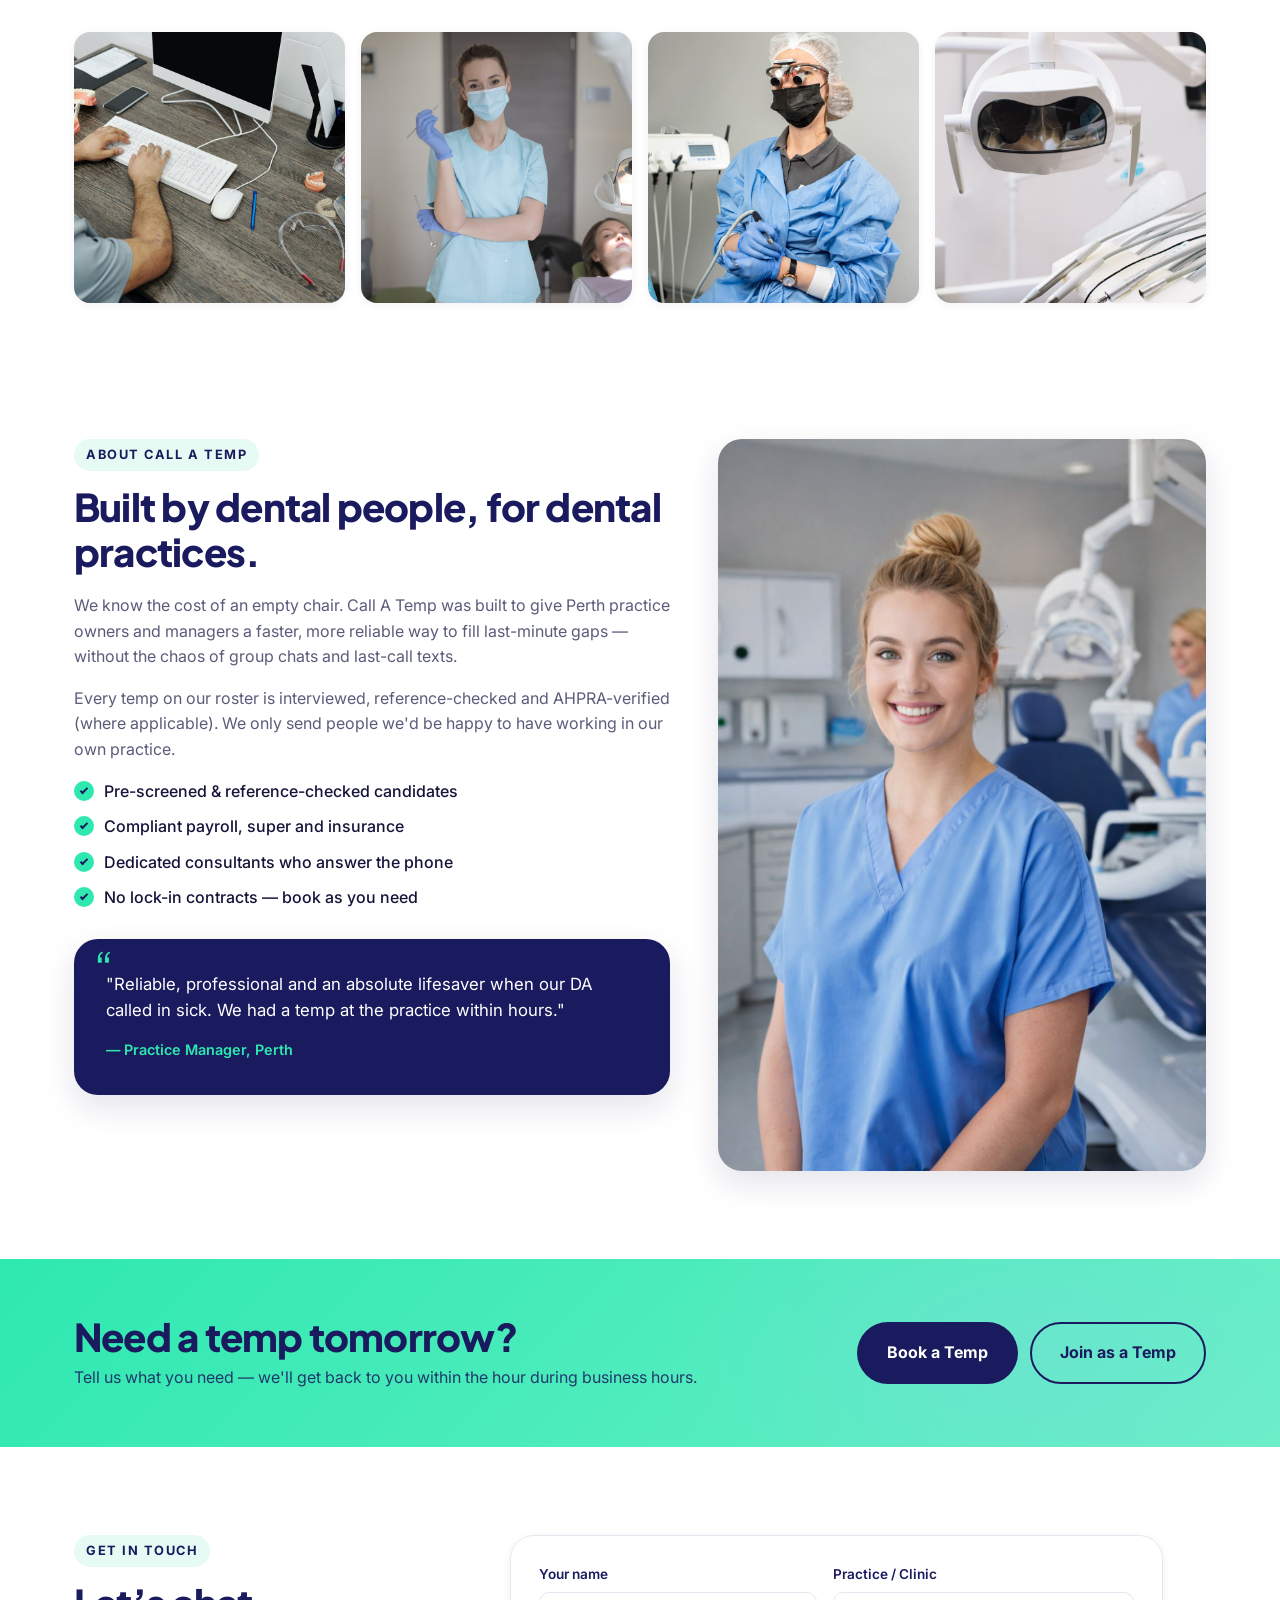
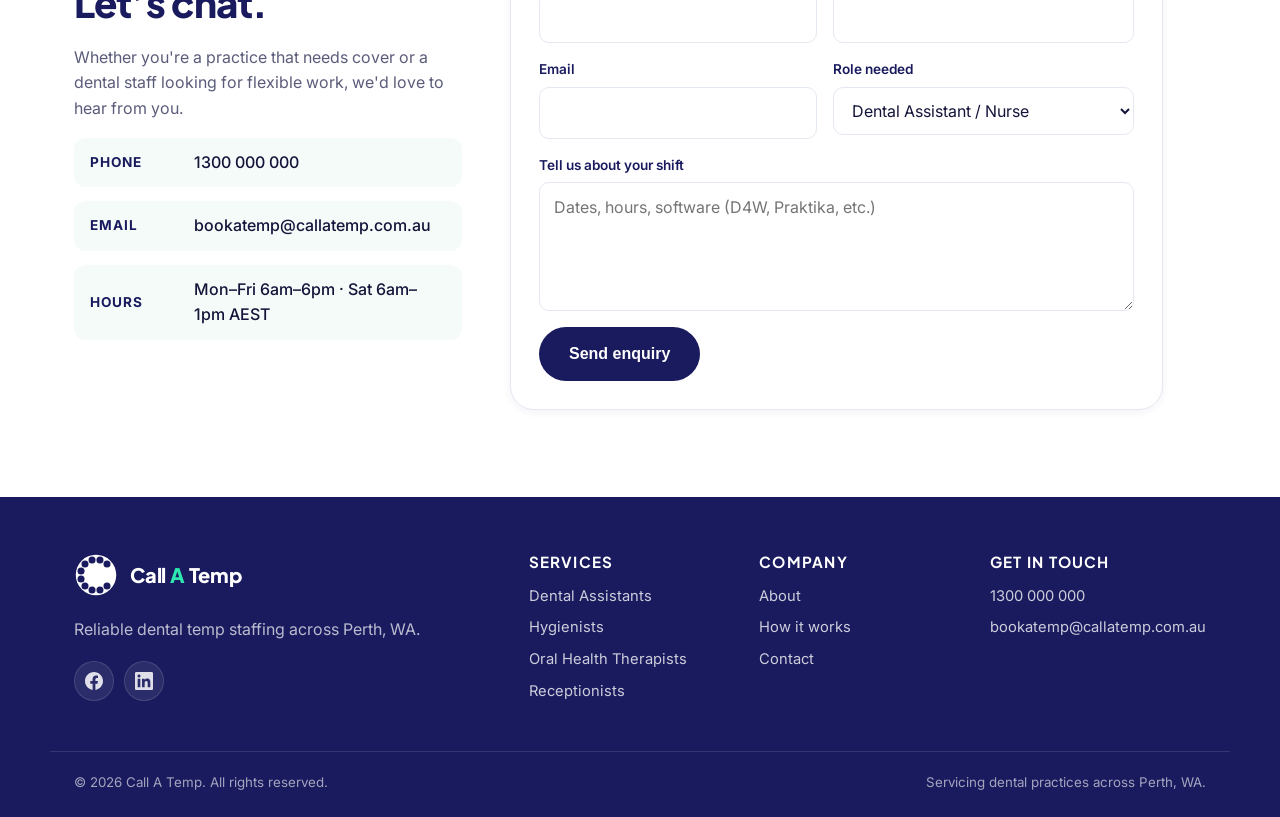
==== commit 2ccc5ca0: "Switch FormSubmit and contact emails to bookatemp@callatemp.com.au Replaces the developer test Gmail" ====
--- a/index.html
+++ b/index.html
@@ -20,7 +20,7 @@
       <span class="topbar__sep" aria-hidden="true">•</span>
       <a class="topbar__item" href="tel:+61000000000">Call 1300 000 000</a>
       <span class="topbar__sep" aria-hidden="true">•</span>
-      <a class="topbar__item" href="mailto:hello@callatemp.com.au">hello@callatemp.com.au</a>
+      <a class="topbar__item" href="mailto:bookatemp@callatemp.com.au">bookatemp@callatemp.com.au</a>
     </div>
   </div>
 
@@ -303,7 +303,7 @@
           <p>Whether you're a practice that needs cover or a dental staff looking for flexible work, we'd love to hear from you.</p>
           <ul class="contact__list">
             <li><strong>Phone</strong><a href="tel:+61000000000">1300 000 000</a></li>
-            <li><strong>Email</strong><a href="mailto:bookastaff@callatemp.com.au">bookastaff@callatemp.com.au</a></li>
+            <li><strong>Email</strong><a href="mailto:bookatemp@callatemp.com.au">bookatemp@callatemp.com.au</a></li>
             <li><strong>Hours</strong><span>Mon–Fri 6am–6pm · Sat 6am–1pm AEST</span></li>
           </ul>
         </div>
@@ -380,7 +380,7 @@
         <div>
           <h4>Get in touch</h4>
           <a href="tel:+61000000000">1300 000 000</a>
-          <a href="mailto:hello@callatemp.com.au">hello@callatemp.com.au</a>
+          <a href="mailto:bookatemp@callatemp.com.au">bookatemp@callatemp.com.au</a>
         </div>
       </div>
     </div>
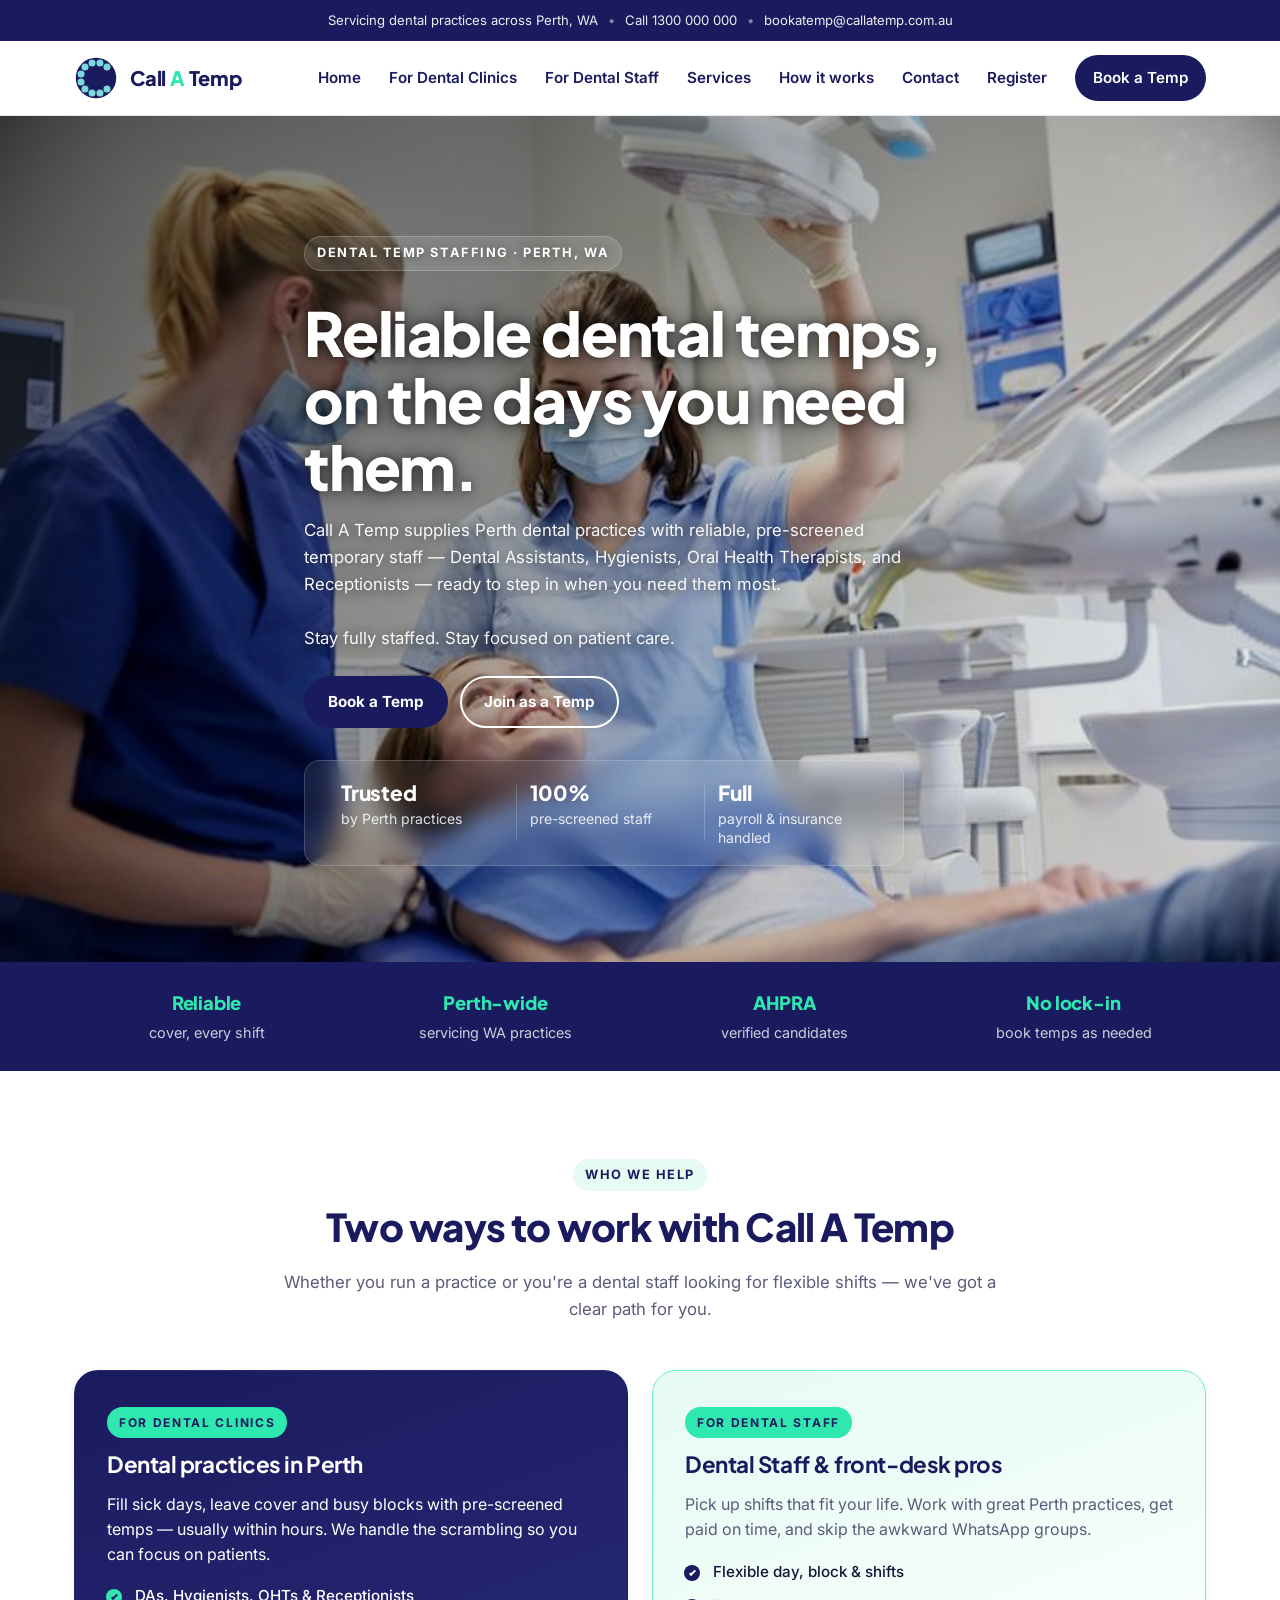
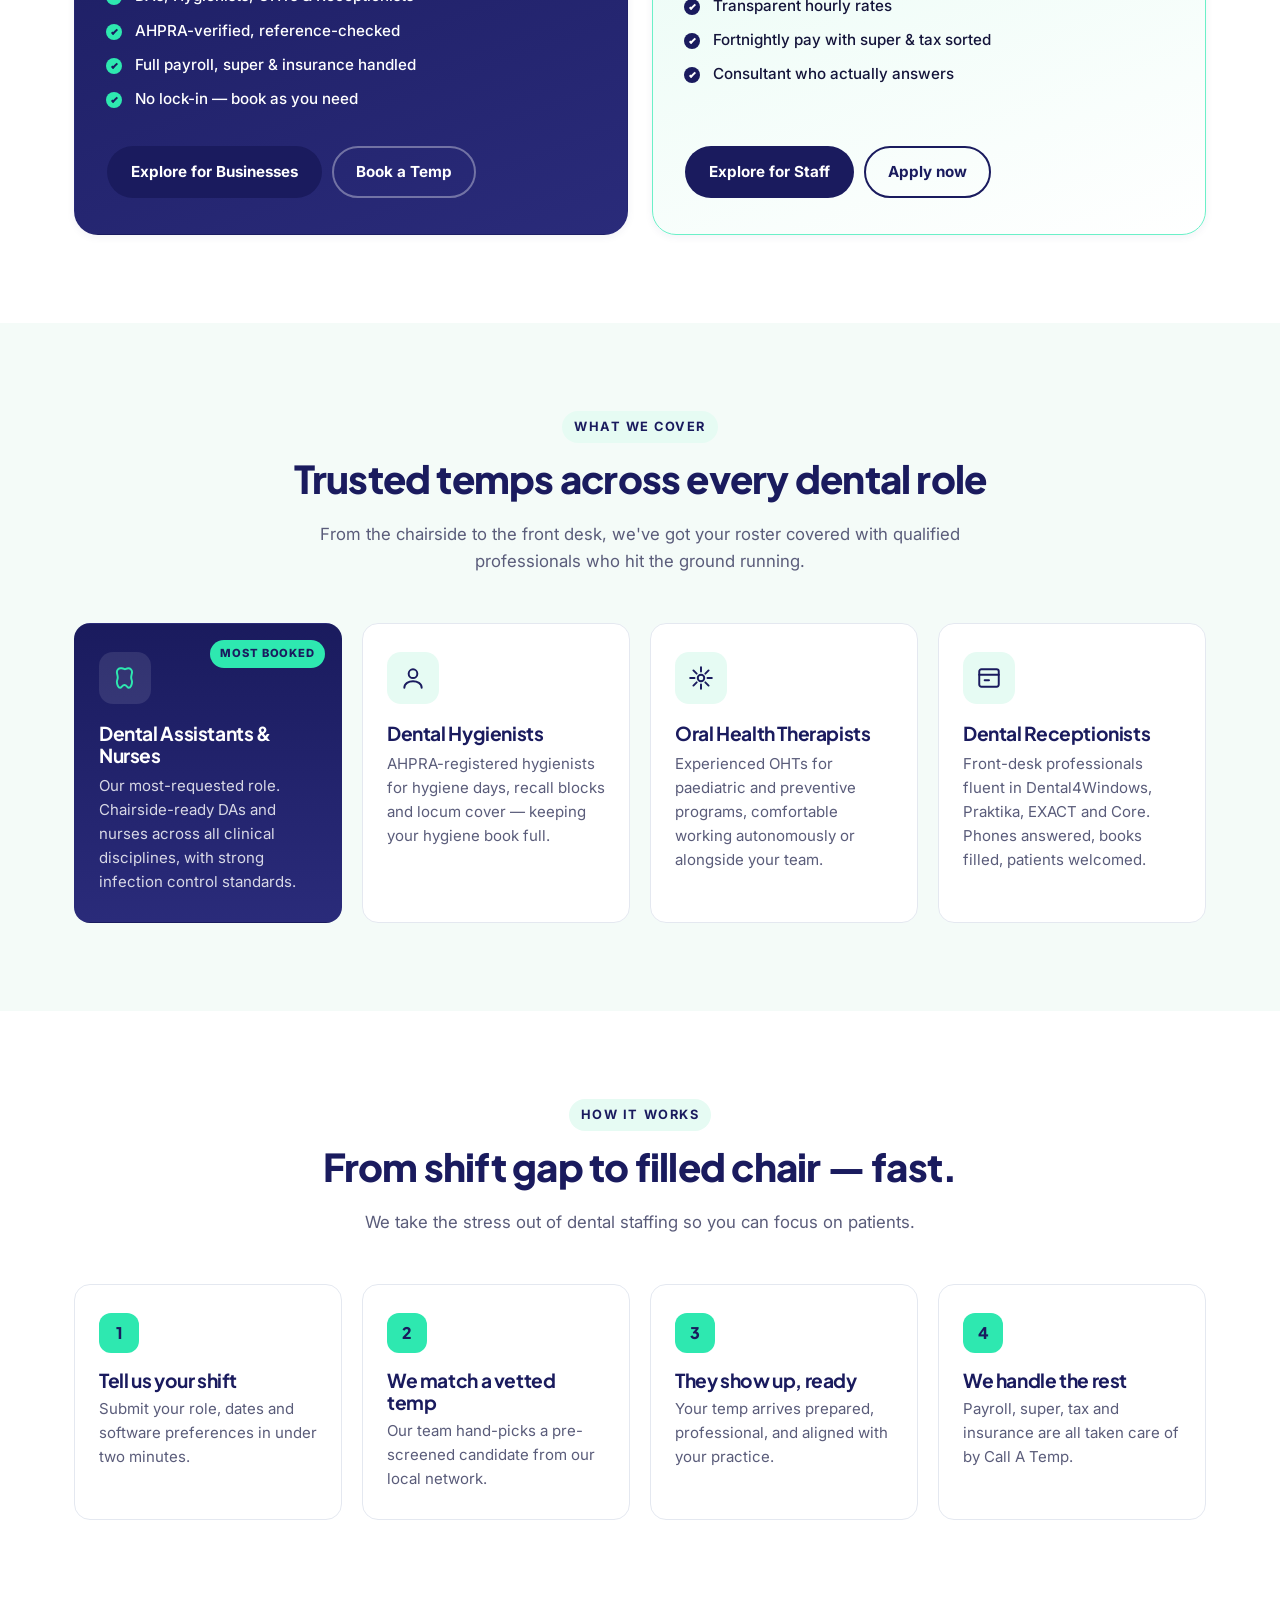
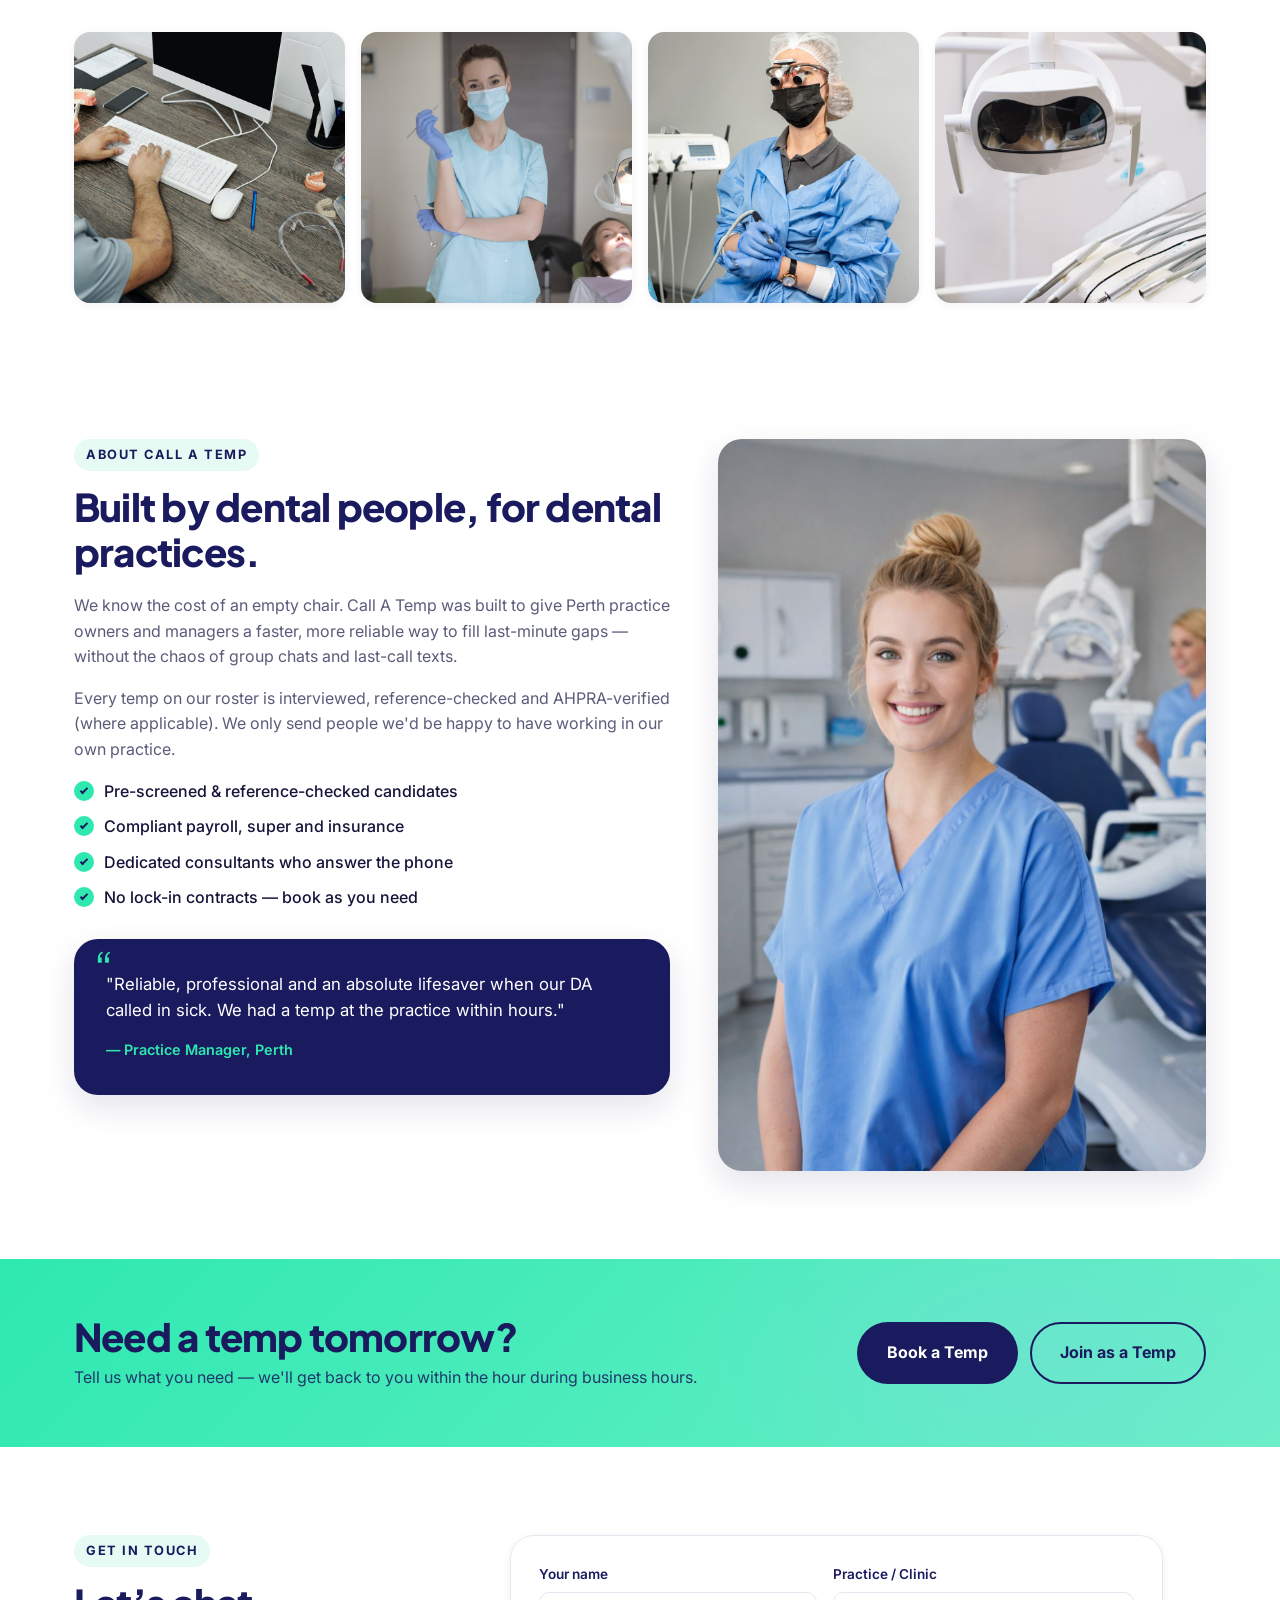
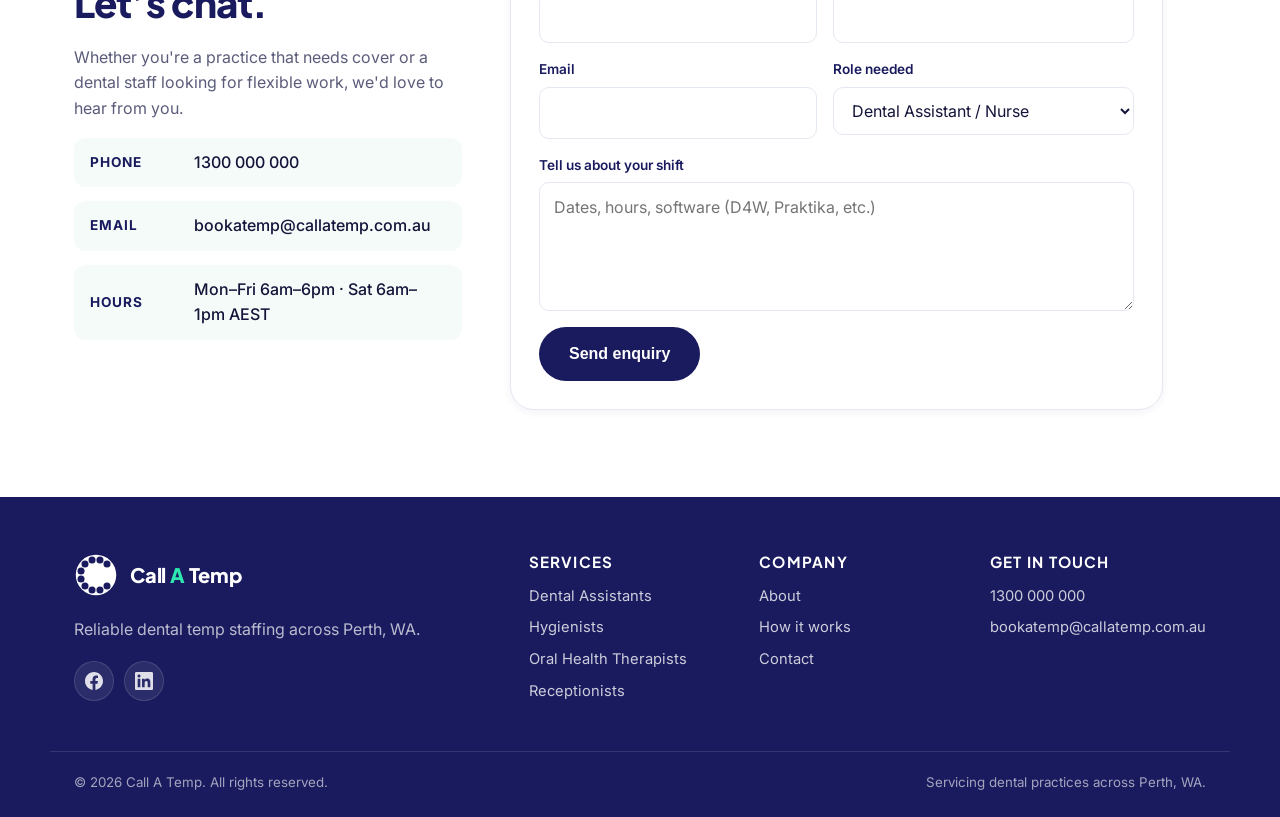
==== commit c7bfb542: "Add portrait hero video for mobile, swap based on screen size Client feedback: landscape video looke" ====
--- a/index.html
+++ b/index.html
@@ -61,10 +61,20 @@
         playsinline
         preload="metadata"
         poster="./assets/two-dental-nurse-and-patient.jpeg"
+        data-src-desktop="./assets/hero-bg.mp4"
+        data-src-mobile="./assets/hero-bg-mobile.mp4"
         aria-hidden="true"
-      >
-        <source src="./assets/hero-bg.mp4" type="video/mp4" />
-      </video>
+      ></video>
+      <script>
+        // Pick the right hero video based on screen size — loads only one
+        (function () {
+          var v = document.querySelector('.hero__video');
+          if (!v) return;
+          var isMobile = window.matchMedia('(max-width: 720px)').matches;
+          v.src = isMobile ? v.dataset.srcMobile : v.dataset.srcDesktop;
+          v.load();
+        })();
+      </script>
       <div class="hero__overlay" aria-hidden="true"></div>
 
       <div class="container hero__content">
--- a/styles.css
+++ b/styles.css
@@ -218,8 +218,7 @@
   position: absolute;
   inset: 0;
   background:
-    linear-gradient(135deg, rgba(26, 27, 94, 0.85) 0%, rgba(26, 27, 94, 0.55) 60%, rgba(26, 27, 94, 0.35) 100%),
-    radial-gradient(900px 500px at 90% -10%, rgba(46, 232, 176, 0.18), transparent 60%);
+    linear-gradient(110deg, rgba(0, 0, 0, 0.62) 0%, rgba(0, 0, 0, 0.32) 45%, rgba(0, 0, 0, 0.15) 75%, rgba(0, 0, 0, 0.05) 100%);
   z-index: 1;
   pointer-events: none;
 }
@@ -234,13 +233,15 @@
   font-size: clamp(2.4rem, 5vw, 3.8rem);
   margin: 14px 0 18px;
   line-height: 1.1;
-  text-shadow: 0 2px 18px rgba(0, 0, 0, 0.25);
+  text-shadow: 0 2px 24px rgba(0, 0, 0, 0.7), 0 0 8px rgba(0, 0, 0, 0.45);
 }
 .hero--video .lead--on-dark {
-  color: rgba(255, 255, 255, 0.92);
+  color: rgba(255, 255, 255, 0.96);
   max-width: 600px;
   font-size: 1.05rem;
-}
+  text-shadow: 0 1px 12px rgba(0, 0, 0, 0.6);
+}
+.hero--video .eyebrow--on-dark { text-shadow: 0 1px 8px rgba(0, 0, 0, 0.4); }
 .hero--video .hero__cta { margin: 24px 0 32px; }
 .hero--video .hero__trust--on-dark {
   list-style: none;
@@ -287,18 +288,11 @@
   border: 1px solid rgba(255, 255, 255, 0.2);
 }
 
-/* Mobile: hide video (save data, faster load), show poster gradient instead */
+/* Mobile: video still plays, just tightens spacing */
 @media (max-width: 720px) {
   .hero--video {
     padding: 80px 0 64px;
     min-height: 0;
-  }
-  .hero--video .hero__video { display: none; }
-  .hero--video {
-    background:
-      linear-gradient(135deg, rgba(26, 27, 94, 0.92) 0%, rgba(26, 27, 94, 0.7) 100%),
-      url('./assets/two-dental-nurse-and-patient.jpeg') center/cover no-repeat,
-      var(--navy);
   }
   .hero--video .hero__trust--on-dark { grid-template-columns: 1fr; gap: 8px; }
   .hero--video .hero__trust--on-dark li + li::before { display: none; }
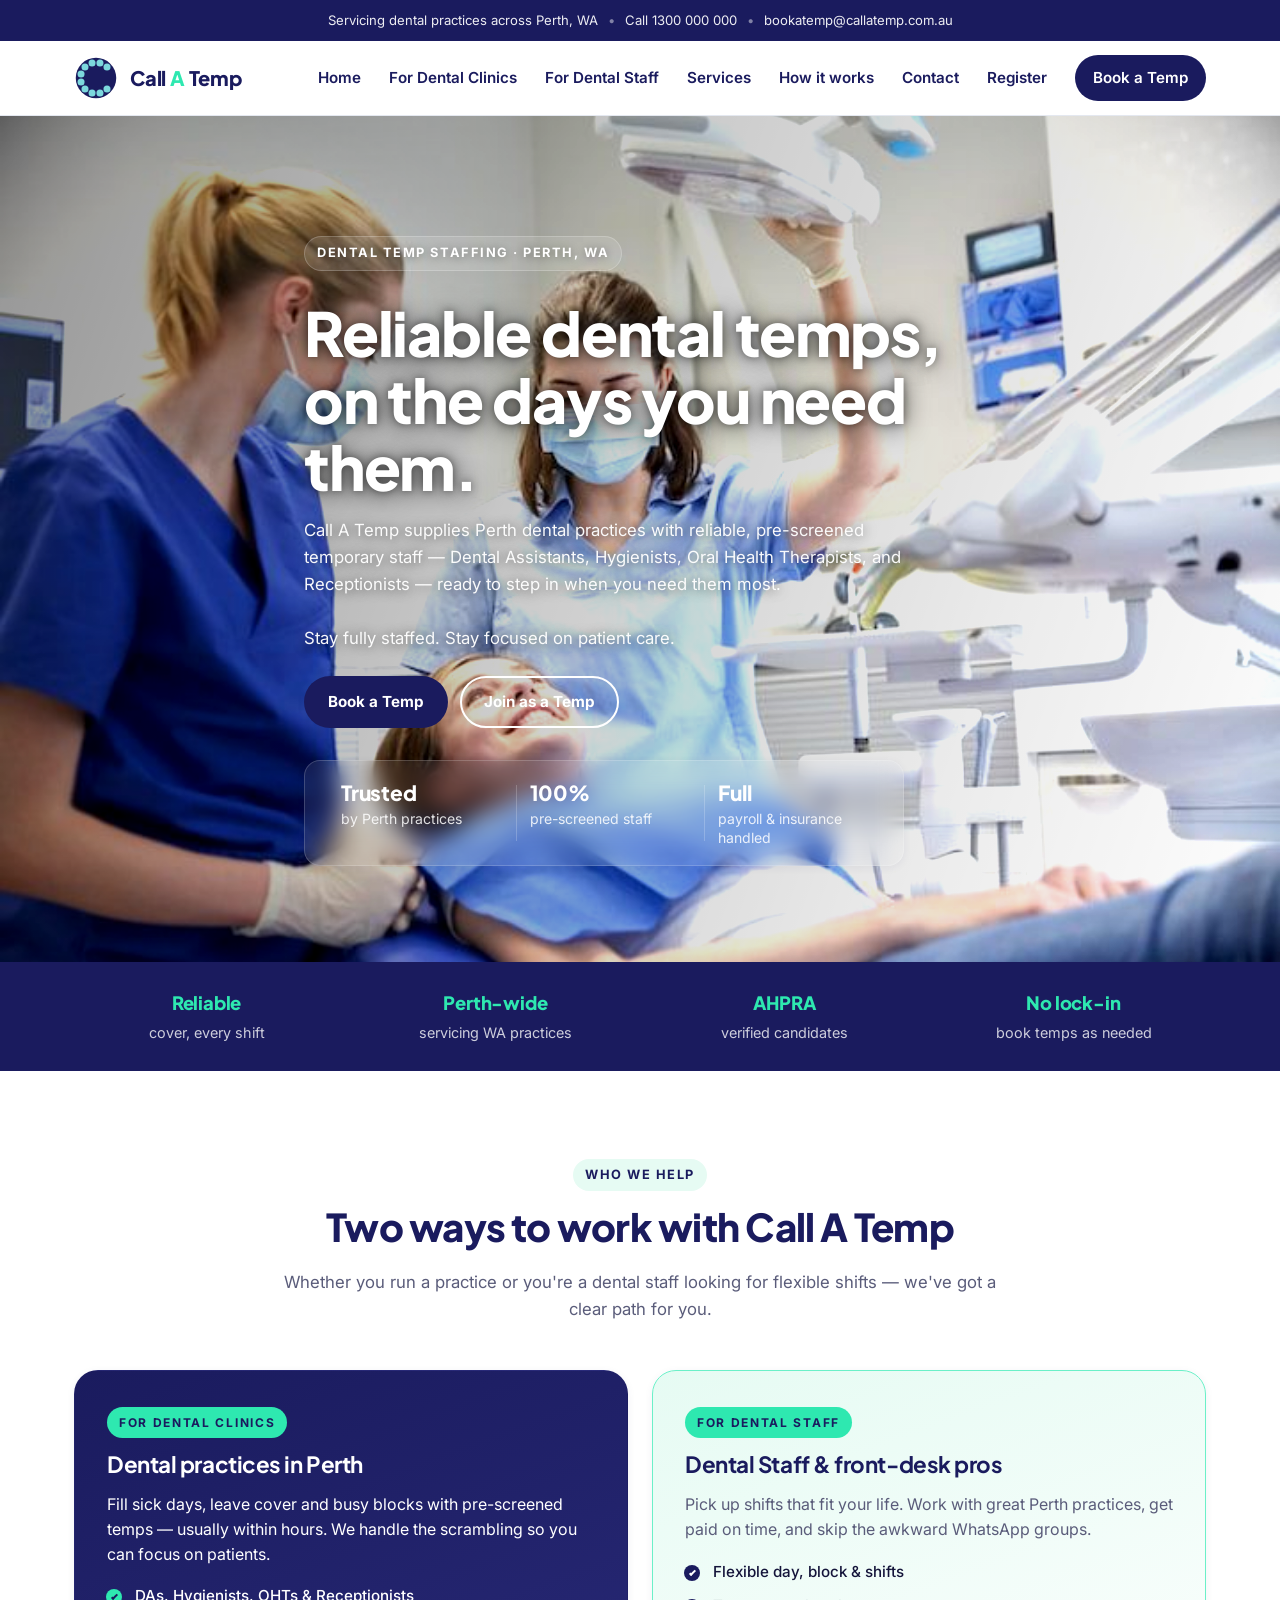
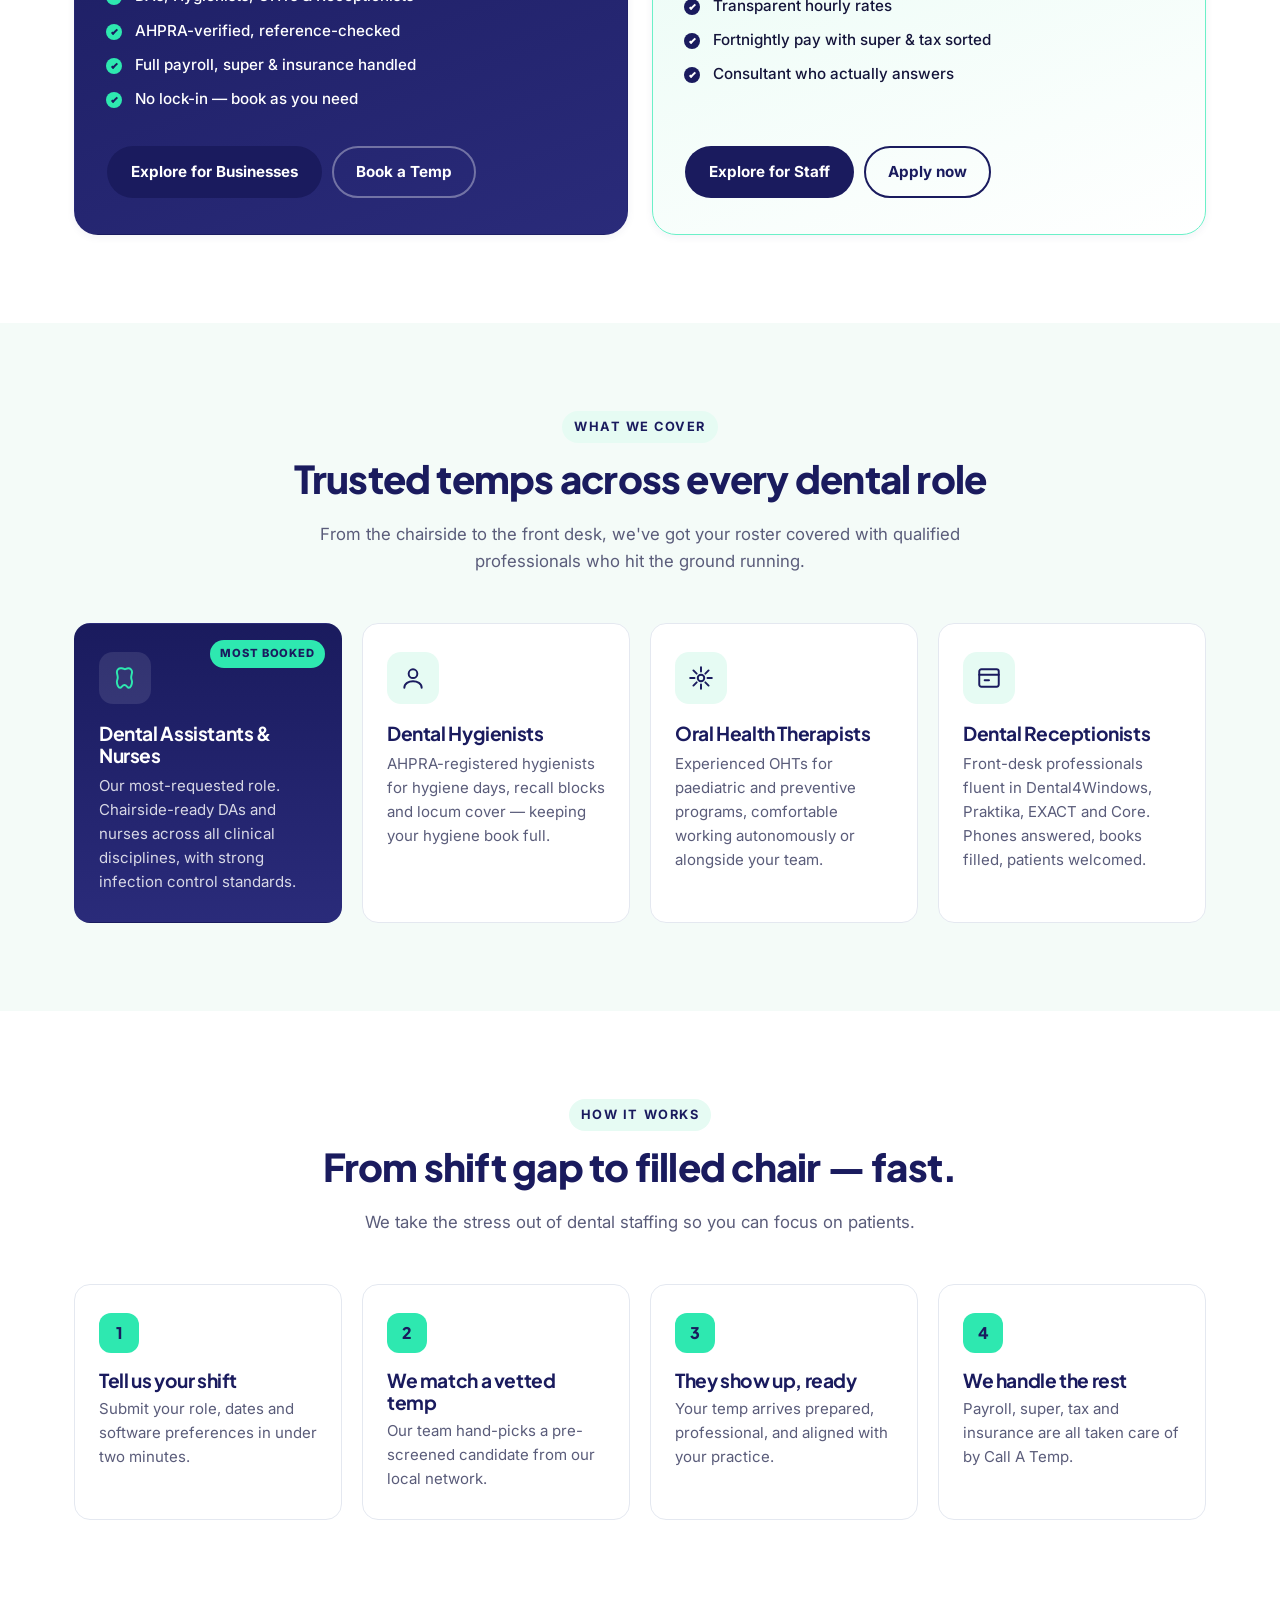
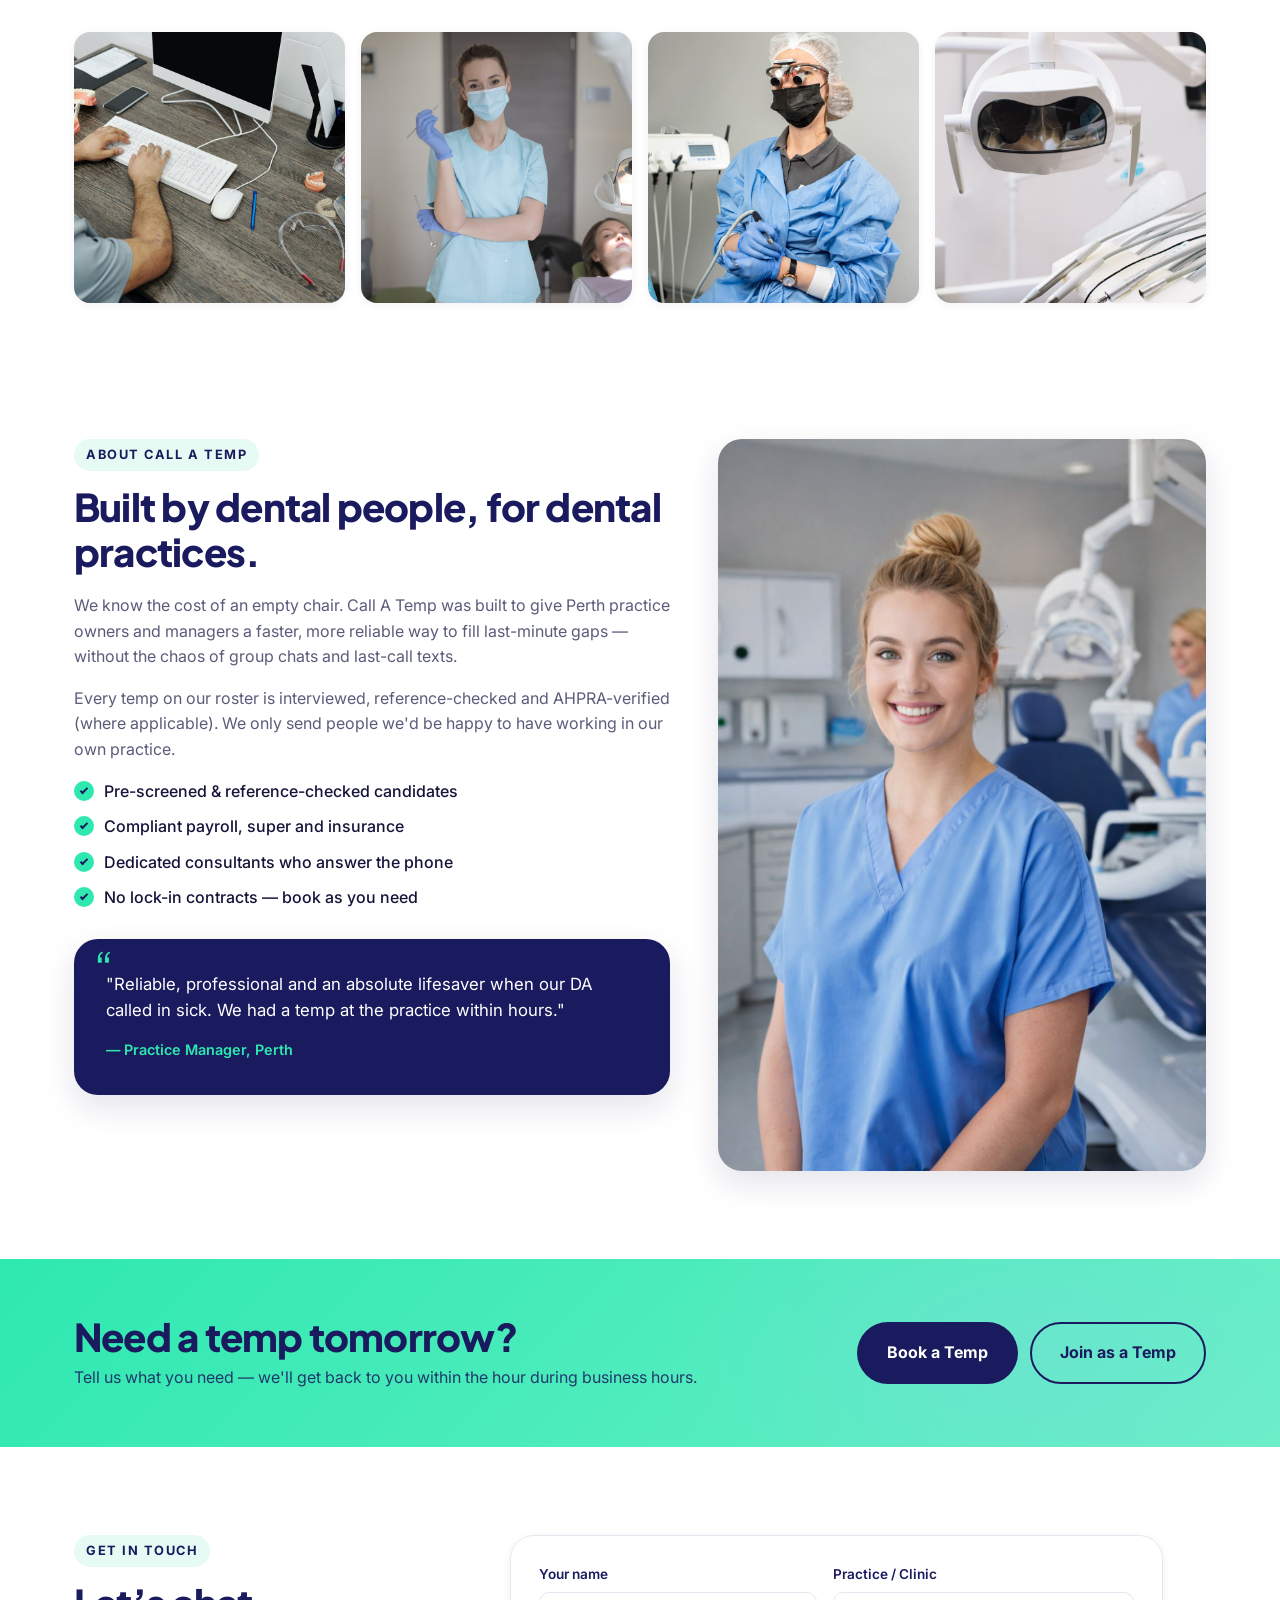
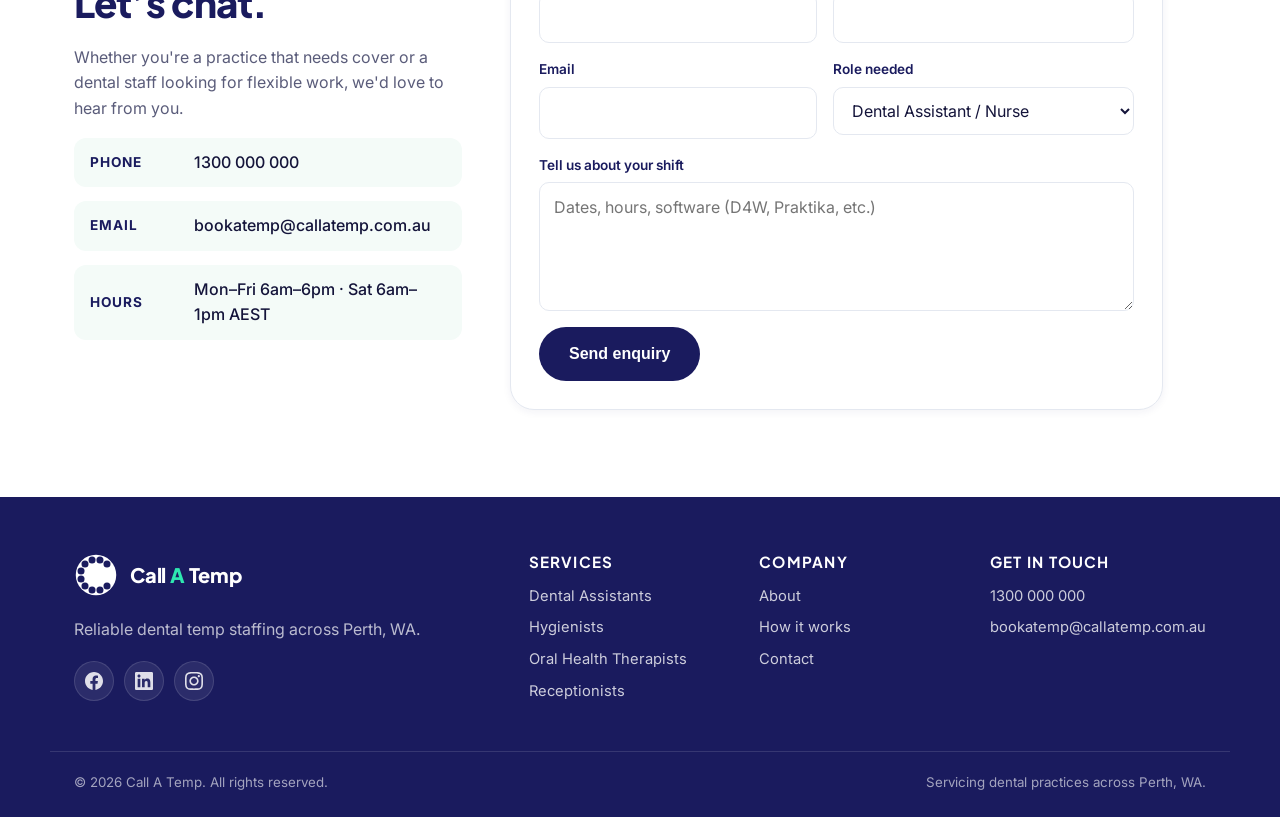
==== commit 74edb3f6: "Add Instagram social link and fix landscape-phone nav wrapping - Wire up real URLs for the footer so" ====
--- a/index.html
+++ b/index.html
@@ -362,13 +362,18 @@
         <p>Reliable dental temp staffing across Perth, WA.</p>
         <ul class="social-links" aria-label="Call A Temp on social media">
           <li>
-            <a href="#" target="_blank" rel="noopener noreferrer" aria-label="Call A Temp on Facebook">
+            <a href="https://www.facebook.com/share/1HuYw4H9rU/?mibextid=wwXIfr" target="_blank" rel="noopener noreferrer" aria-label="Call A Temp on Facebook">
               <svg viewBox="0 0 24 24" aria-hidden="true"><path d="M24 12.073c0-6.627-5.373-12-12-12S0 5.446 0 12.073c0 5.99 4.388 10.954 10.125 11.854v-8.385H7.078v-3.47h3.047V9.43c0-3.007 1.792-4.669 4.533-4.669 1.312 0 2.686.235 2.686.235v2.953h-1.513c-1.491 0-1.956.925-1.956 1.874v2.25h3.328l-.532 3.47h-2.796v8.385C19.612 23.027 24 18.062 24 12.073z"/></svg>
             </a>
           </li>
           <li>
-            <a href="#" target="_blank" rel="noopener noreferrer" aria-label="Call A Temp on LinkedIn">
+            <a href="https://www.linkedin.com/company/call-a-temp/" target="_blank" rel="noopener noreferrer" aria-label="Call A Temp on LinkedIn">
               <svg viewBox="0 0 24 24" aria-hidden="true"><path d="M20.447 20.452h-3.554v-5.569c0-1.328-.027-3.037-1.852-3.037-1.853 0-2.136 1.445-2.136 2.939v5.667H9.351V9h3.414v1.561h.046c.477-.9 1.637-1.85 3.37-1.85 3.601 0 4.267 2.37 4.267 5.455v6.286zM5.337 7.433c-1.144 0-2.063-.926-2.063-2.065 0-1.138.92-2.063 2.063-2.063 1.14 0 2.064.925 2.064 2.063 0 1.139-.925 2.065-2.064 2.065zm1.782 13.019H3.555V9h3.564v11.452zM22.222 0H1.771C.792 0 0 .774 0 1.729v20.542C0 23.227.792 24 1.771 24h20.451C23.2 24 24 23.227 24 22.271V1.729C24 .774 23.2 0 22.222 0z"/></svg>
+            </a>
+          </li>
+          <li>
+            <a href="https://www.instagram.com/callatemp/" target="_blank" rel="noopener noreferrer" aria-label="Call A Temp on Instagram">
+              <svg viewBox="0 0 24 24" aria-hidden="true"><path d="M12 2.163c3.204 0 3.584.012 4.85.07 3.252.148 4.771 1.691 4.919 4.919.058 1.265.069 1.645.069 4.849 0 3.205-.012 3.584-.069 4.849-.149 3.225-1.664 4.771-4.919 4.919-1.266.058-1.644.07-4.85.07-3.204 0-3.584-.012-4.849-.07-3.26-.149-4.771-1.699-4.919-4.92-.058-1.265-.07-1.644-.07-4.849 0-3.204.013-3.583.07-4.849.149-3.227 1.664-4.771 4.919-4.919 1.266-.057 1.645-.069 4.849-.069zm0-2.163c-3.259 0-3.667.014-4.947.072-4.358.2-6.78 2.618-6.98 6.98-.059 1.281-.073 1.689-.073 4.948 0 3.259.014 3.668.072 4.948.2 4.358 2.618 6.78 6.98 6.98 1.281.058 1.689.072 4.948.072 3.259 0 3.668-.014 4.948-.072 4.354-.2 6.782-2.618 6.979-6.98.059-1.28.073-1.689.073-4.948 0-3.259-.014-3.667-.072-4.947-.196-4.354-2.617-6.78-6.979-6.98-1.281-.059-1.69-.073-4.949-.073zm0 5.838c-3.403 0-6.162 2.759-6.162 6.162s2.759 6.163 6.162 6.163 6.162-2.759 6.162-6.163c0-3.403-2.759-6.162-6.162-6.162zm0 10.162c-2.209 0-4-1.79-4-4 0-2.209 1.791-4 4-4s4 1.791 4 4c0 2.21-1.791 4-4 4zm6.406-11.845c-.796 0-1.441.645-1.441 1.44s.645 1.44 1.441 1.44c.795 0 1.439-.645 1.439-1.44s-.644-1.44-1.439-1.44z"/></svg>
             </a>
           </li>
         </ul>
--- a/styles.css
+++ b/styles.css
@@ -213,12 +213,13 @@
   object-fit: cover;
   z-index: 0;
   pointer-events: none;
+  filter: brightness(1.18) contrast(1.05) saturate(1.05);
 }
 .hero--video .hero__overlay {
   position: absolute;
   inset: 0;
   background:
-    linear-gradient(110deg, rgba(0, 0, 0, 0.62) 0%, rgba(0, 0, 0, 0.32) 45%, rgba(0, 0, 0, 0.15) 75%, rgba(0, 0, 0, 0.05) 100%);
+    linear-gradient(110deg, rgba(0, 0, 0, 0.42) 0%, rgba(0, 0, 0, 0.2) 45%, rgba(0, 0, 0, 0.08) 75%, rgba(0, 0, 0, 0) 100%);
   z-index: 1;
   pointer-events: none;
 }
@@ -1915,7 +1916,8 @@
   }
 }
 
-@media (max-width: 720px) {
+/* Hamburger nav: triggers at 960px so landscape phones get the mobile menu */
+@media (max-width: 960px) {
   .nav-toggle { display: inline-flex; }
   .primary-nav {
     position: absolute;
@@ -1950,7 +1952,9 @@
   .primary-nav a:not(.btn)::after,
   .primary-nav a.is-active::after { display: none; }
   .site-header__inner { position: relative; }
-
+}
+
+@media (max-width: 720px) {
   .section { padding: 64px 0; }
   .services,
   .steps,
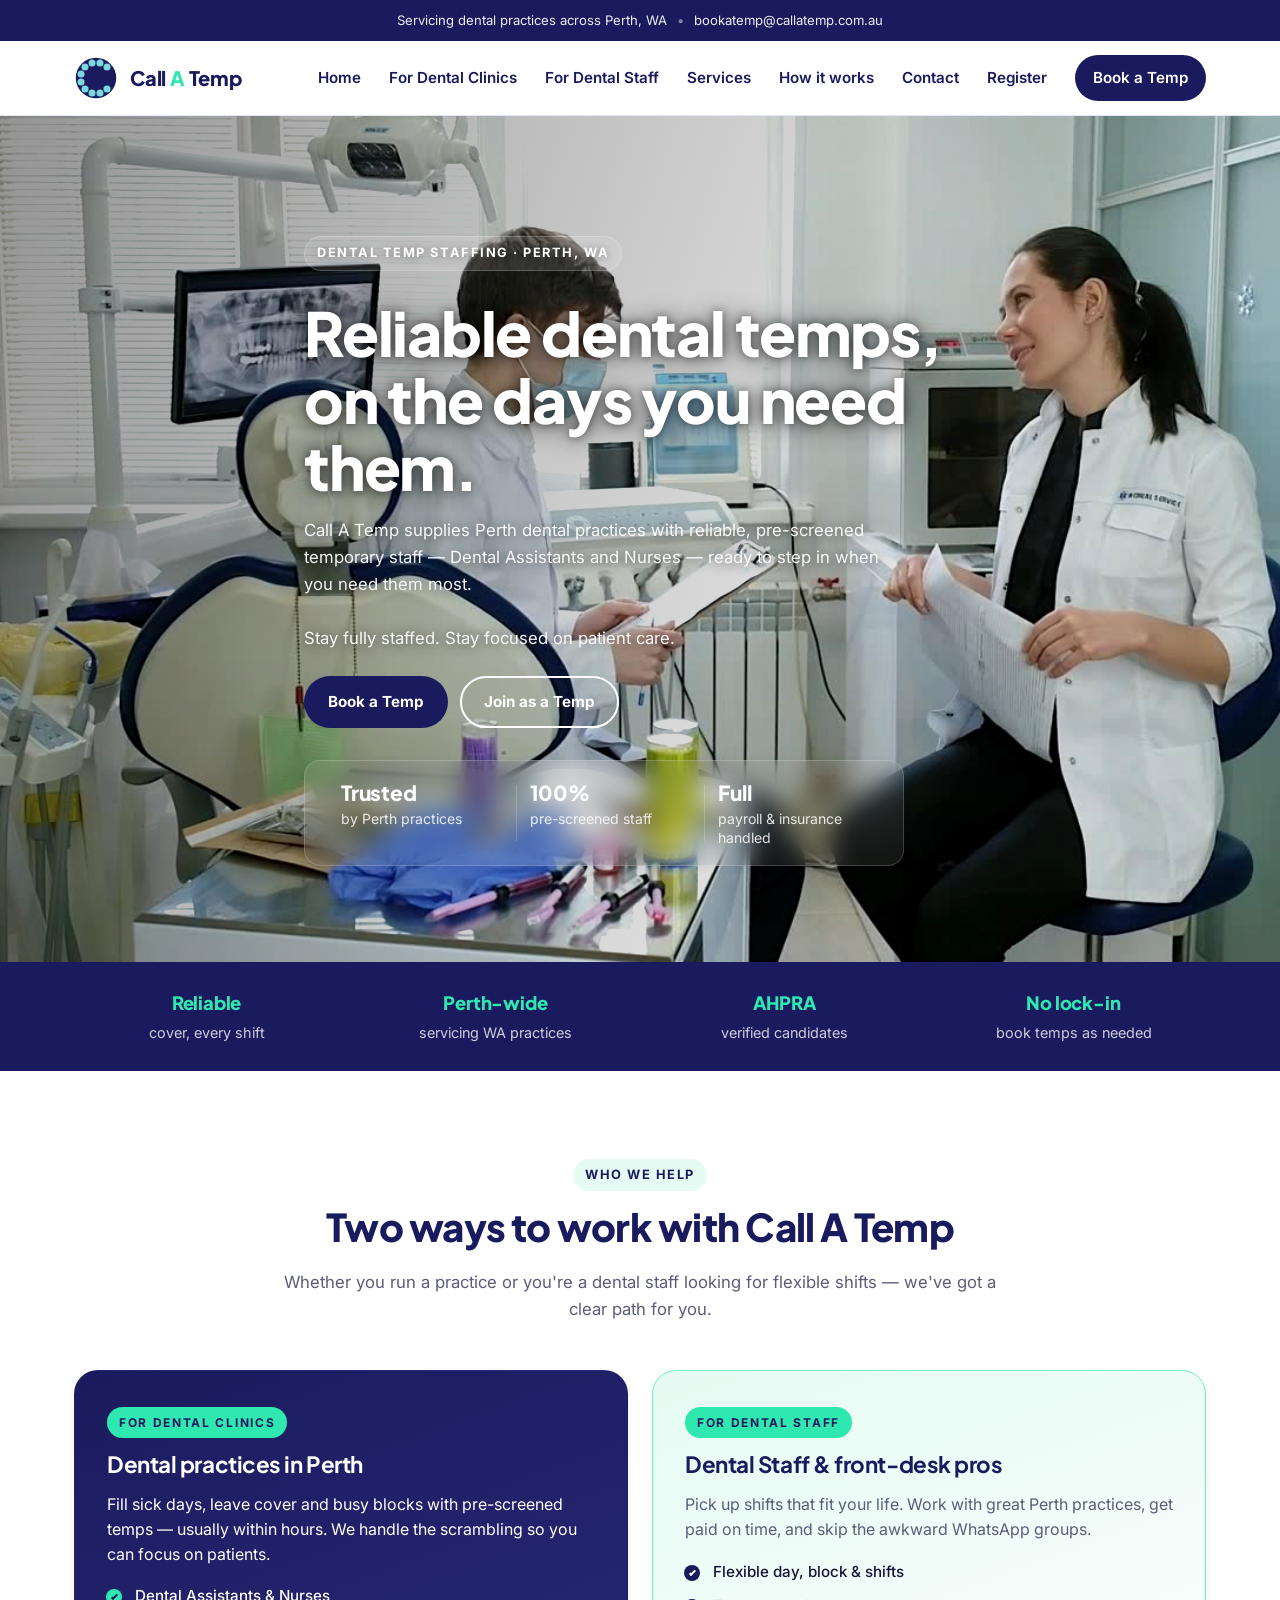
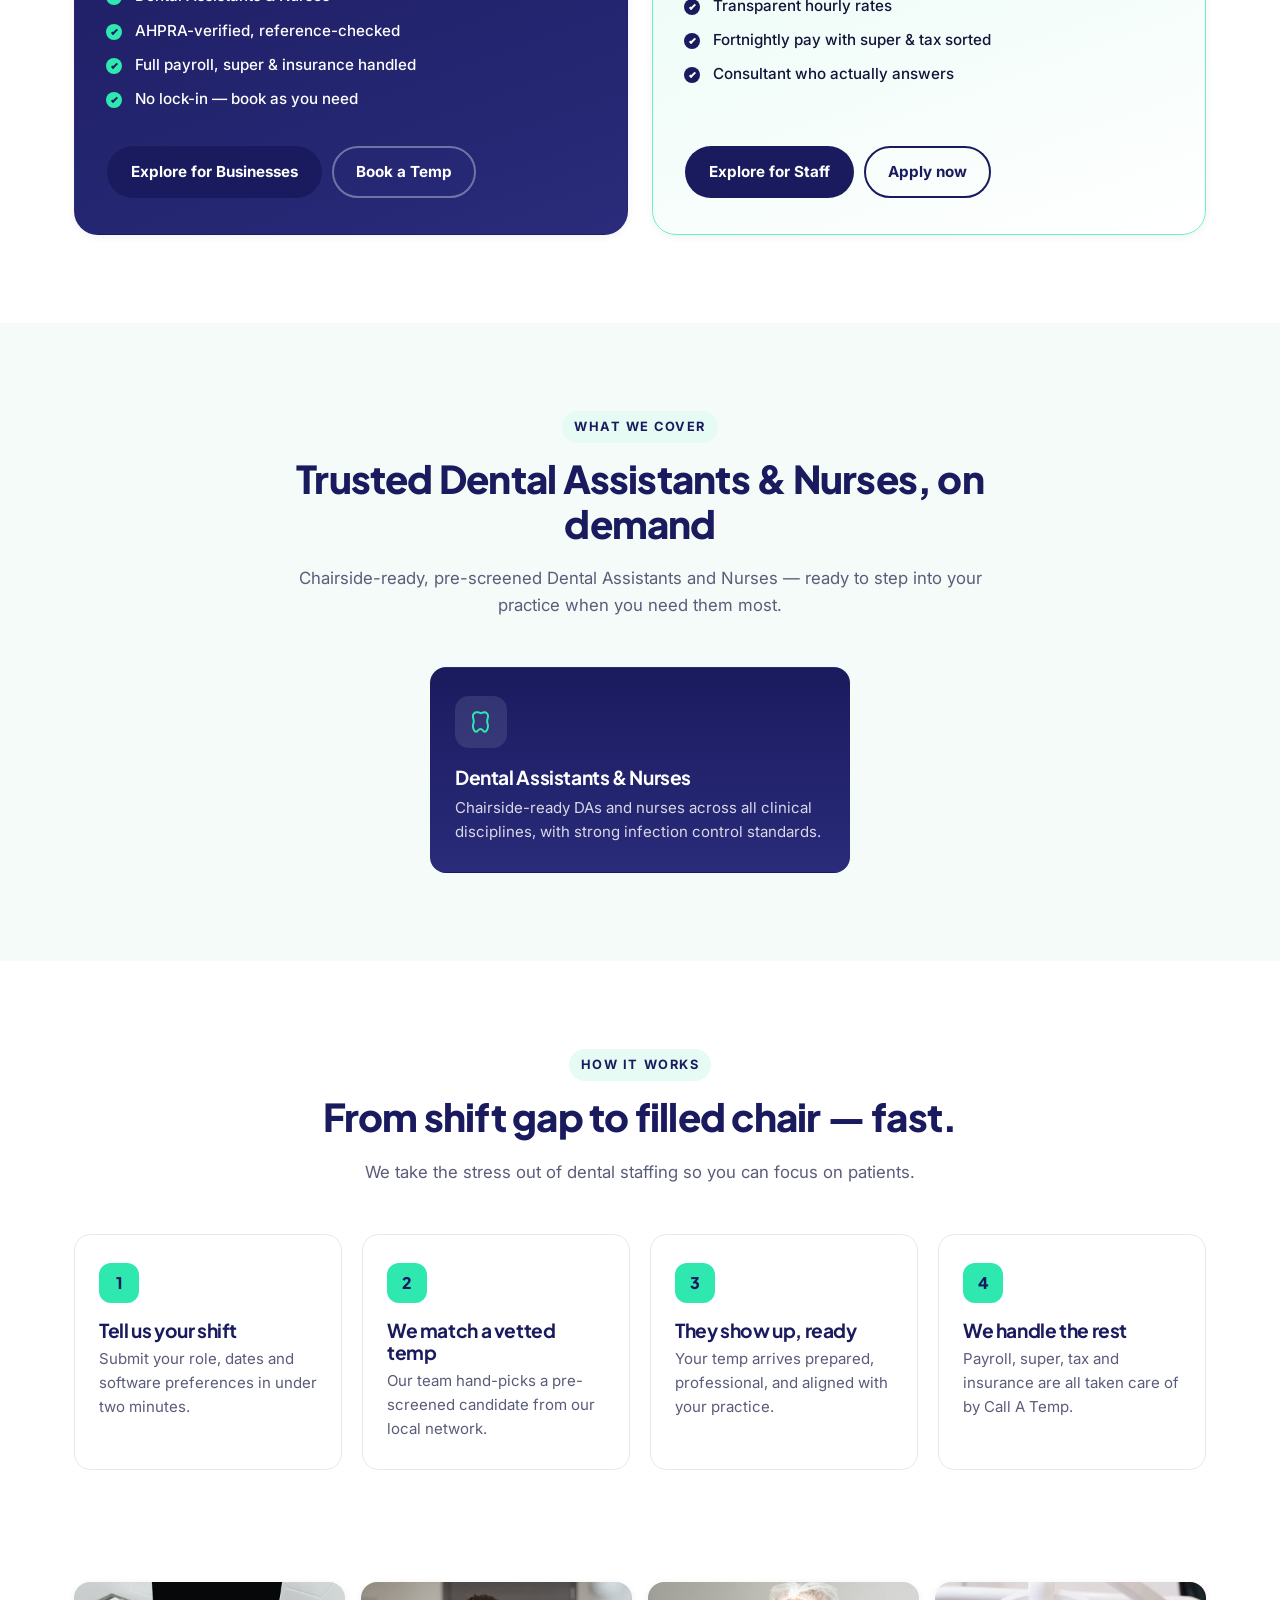
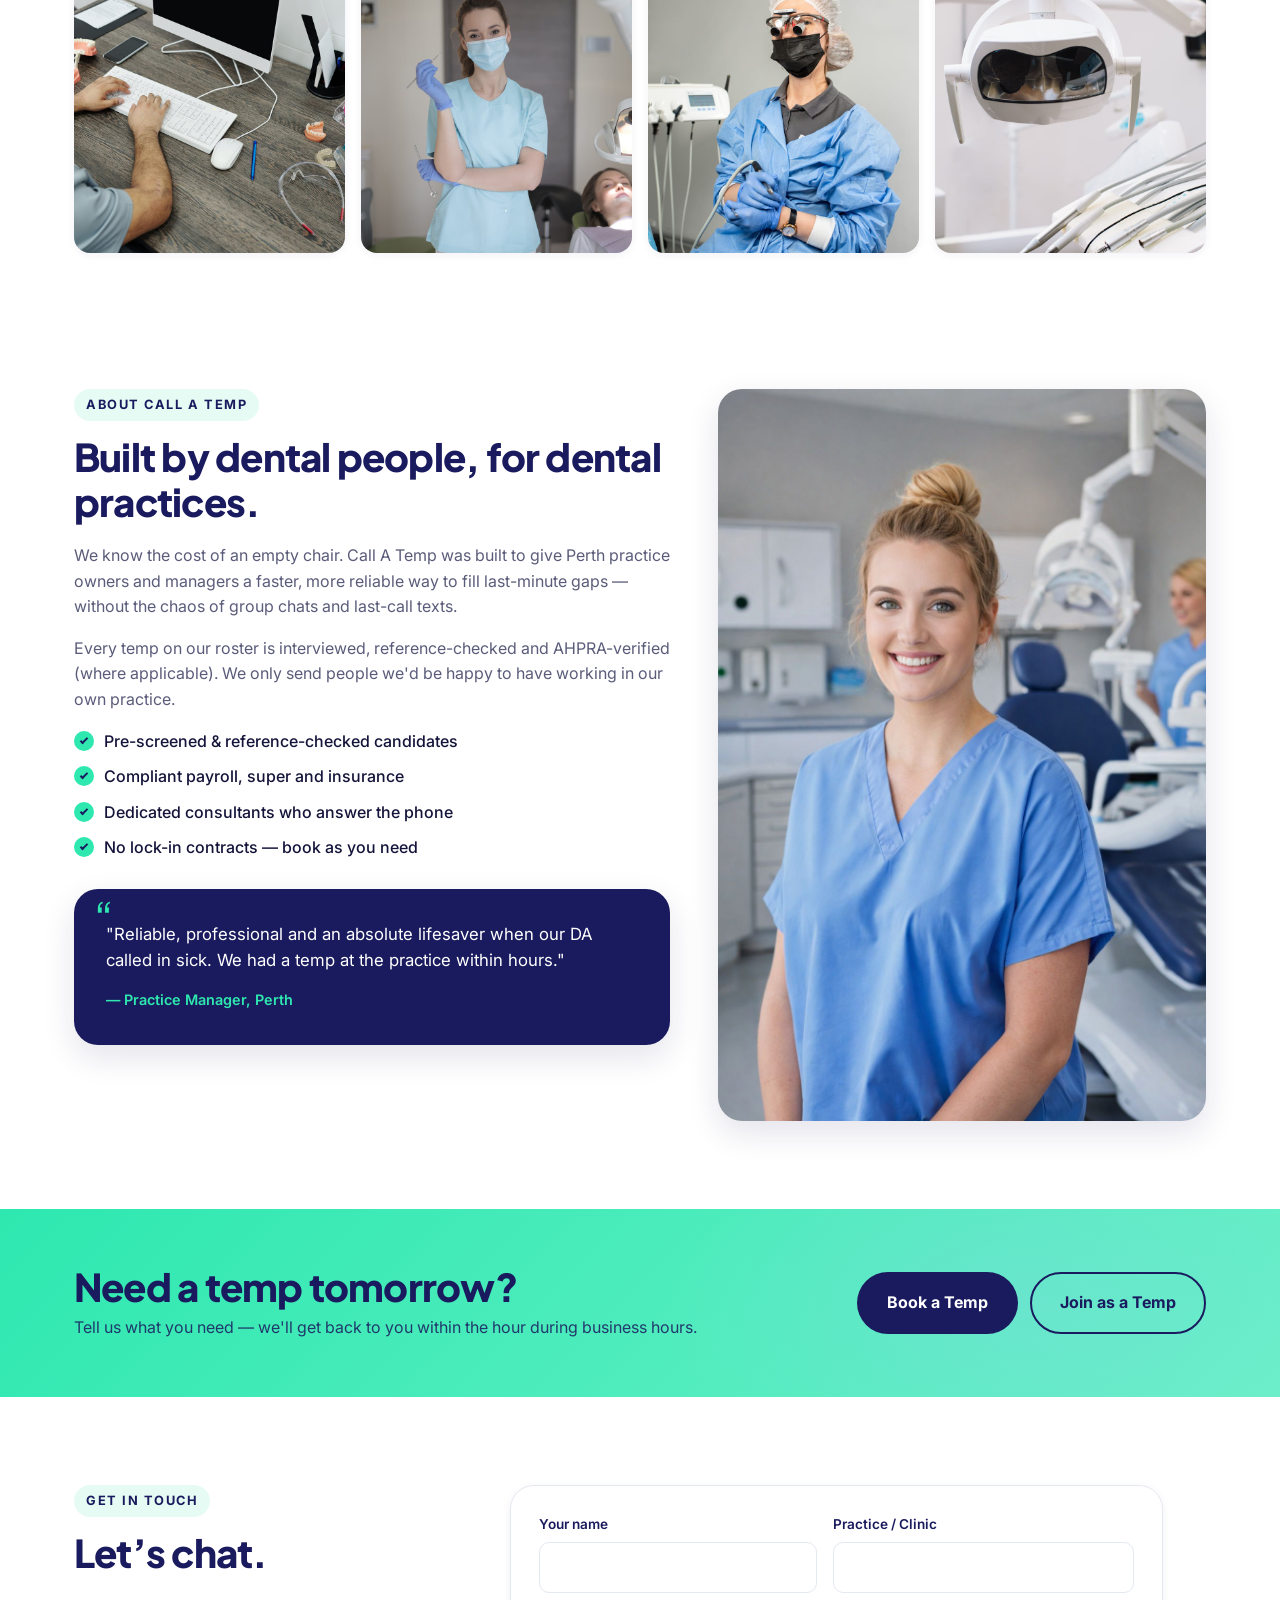
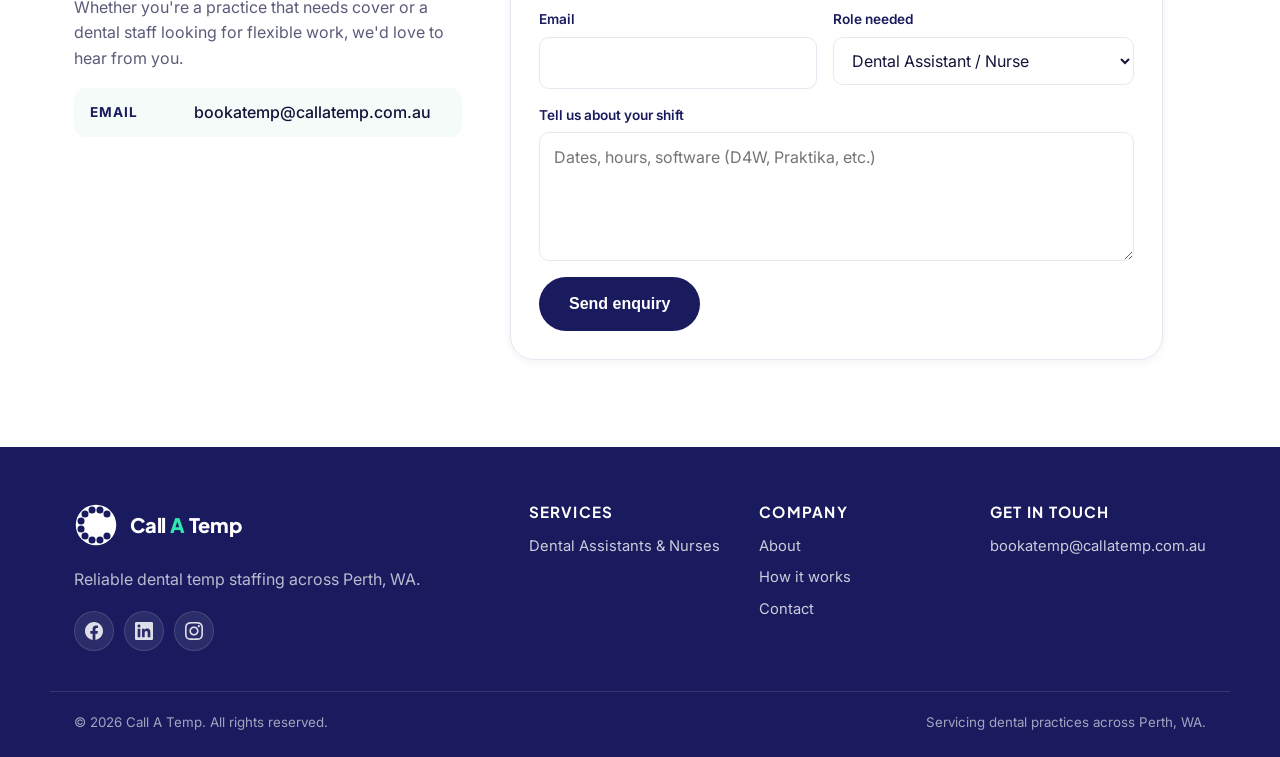
==== commit 134cd8db: "Site update: trim to Dental Assistants & Nurses, SEO, hero poster, forms Bundled per-page edits made" ====
--- a/index.html
+++ b/index.html
@@ -3,13 +3,49 @@
 <head>
   <meta charset="UTF-8" />
   <meta name="viewport" content="width=device-width, initial-scale=1.0" />
-  <meta name="description" content="Call A Temp — Perth's trusted dental temp staffing agency. Reliable Dental Assistants, Hygienists, Oral Health Therapists and Receptionists for WA practices when you need them." />
+  <meta name="description" content="Call A Temp — Perth's trusted dental temp staffing agency. Reliable Dental Assistants and Nurses for WA practices when you need them." />
+  <meta name="robots" content="index, follow" />
+  <link rel="canonical" href="https://callatemp.com.au/" />
   <title>Call A Temp — Reliable Dental Temp Staff, On Demand</title>
+
+  <meta property="og:type" content="website" />
+  <meta property="og:site_name" content="Call A Temp" />
+  <meta property="og:title" content="Call A Temp — Reliable Dental Temp Staff, On Demand" />
+  <meta property="og:description" content="Perth's trusted dental temp staffing agency. Reliable Dental Assistants and Nurses for WA practices when you need them." />
+  <meta property="og:url" content="https://callatemp.com.au/" />
+  <meta property="og:image" content="https://callatemp.com.au/assets/hero-poster.jpg" />
+  <meta property="og:locale" content="en_AU" />
+  <meta name="twitter:card" content="summary_large_image" />
+  <meta name="twitter:title" content="Call A Temp — Reliable Dental Temp Staff, On Demand" />
+  <meta name="twitter:description" content="Perth's trusted dental temp staffing agency. Reliable Dental Assistants and Nurses for WA practices when you need them." />
+  <meta name="twitter:image" content="https://callatemp.com.au/assets/hero-poster.jpg" />
+
   <link rel="icon" type="image/svg+xml" href="assets/logo-mark.svg" />
   <link rel="preconnect" href="https://fonts.googleapis.com" />
   <link rel="preconnect" href="https://fonts.gstatic.com" crossorigin />
   <link href="https://fonts.googleapis.com/css2?family=Inter:wght@400;500;600;700;800&family=Plus+Jakarta+Sans:wght@700;800&display=swap" rel="stylesheet" />
   <link rel="stylesheet" href="styles.css" />
+  <script type="application/ld+json">
+  {
+    "@context": "https://schema.org",
+    "@type": "EmploymentAgency",
+    "name": "Call A Temp",
+    "url": "https://callatemp.com.au/",
+    "logo": "https://callatemp.com.au/assets/logo-full.svg",
+    "image": "https://callatemp.com.au/assets/hero-poster.jpg",
+    "description": "Call A Temp is Perth's trusted dental temp staffing agency, supplying Dental Assistants and Nurses to WA practices.",
+    "email": "bookatemp@callatemp.com.au",
+    "areaServed": {
+      "@type": "State",
+      "name": "Western Australia"
+    },
+    "sameAs": [
+      "https://www.facebook.com/share/1HuYw4H9rU/?mibextid=wwXIfr",
+      "https://www.linkedin.com/company/call-a-temp/",
+      "https://www.instagram.com/callatemp/"
+    ]
+  }
+  </script>
 </head>
 <body>
 
@@ -17,8 +53,6 @@
   <div class="topbar">
     <div class="container topbar__inner">
       <span class="topbar__item">Servicing dental practices across Perth, WA</span>
-      <span class="topbar__sep" aria-hidden="true">•</span>
-      <a class="topbar__item" href="tel:+61000000000">Call 1300 000 000</a>
       <span class="topbar__sep" aria-hidden="true">•</span>
       <a class="topbar__item" href="mailto:bookatemp@callatemp.com.au">bookatemp@callatemp.com.au</a>
     </div>
@@ -60,7 +94,7 @@
         loop
         playsinline
         preload="metadata"
-        poster="./assets/two-dental-nurse-and-patient.jpeg"
+        poster="./assets/hero-poster.jpg"
         data-src-desktop="./assets/hero-bg.mp4"
         data-src-mobile="./assets/hero-bg-mobile.mp4"
         aria-hidden="true"
@@ -81,7 +115,7 @@
         <span class="eyebrow eyebrow--on-dark">Dental temp staffing · Perth, WA</span>
         <h1 class="hero__title">Reliable dental temps,<br/>on the days you need them.</h1>
         <p class="lead lead--on-dark">
-          Call A Temp supplies Perth dental practices with reliable, pre-screened temporary staff — Dental Assistants, Hygienists, Oral Health Therapists, and Receptionists — ready to step in when you need them most.<br/><br/>
+          Call A Temp supplies Perth dental practices with reliable, pre-screened temporary staff — Dental Assistants and Nurses — ready to step in when you need them most.<br/><br/>
           Stay fully staffed. Stay focused on patient care.
         </p>
         <div class="hero__cta">
@@ -121,7 +155,7 @@
             <h3>Dental practices in Perth</h3>
             <p>Fill sick days, leave cover and busy blocks with pre-screened temps — usually within hours. We handle the scrambling so you can focus on patients.</p>
             <ul class="audience__list">
-              <li>DAs, Hygienists, OHTs &amp; Receptionists</li>
+              <li>Dental Assistants &amp; Nurses</li>
               <li>AHPRA-verified, reference-checked</li>
               <li>Full payroll, super &amp; insurance handled</li>
               <li>No lock-in — book as you need</li>
@@ -156,42 +190,17 @@
       <div class="container">
         <div class="section__head reveal">
           <span class="eyebrow">What we cover</span>
-          <h2>Trusted temps across every dental role</h2>
-          <p>From the chairside to the front desk, we've got your roster covered with qualified professionals who hit the ground running.</p>
-        </div>
-
-        <div class="services reveal-group">
+          <h2>Trusted Dental Assistants &amp; Nurses, on demand</h2>
+          <p>Chairside-ready, pre-screened Dental Assistants and Nurses — ready to step into your practice when you need them most.</p>
+        </div>
+
+        <div class="services services--single reveal-group">
           <article class="service service--featured">
             <div class="service__icon">
               <svg viewBox="0 0 24 24" fill="none" stroke="currentColor" stroke-width="1.8" stroke-linecap="round" stroke-linejoin="round"><path d="M8 3c-2 0-3.5 1.5-3.5 3.5 0 1.8.8 3 .8 5s-.8 2.6-.8 4c0 2.3 1.3 5.5 3 5.5 1.5 0 1.8-2.5 4-2.5s2.5 2.5 4 2.5c1.7 0 3-3.2 3-5.5 0-1.4-.8-2-.8-4s.8-3.2.8-5C18.5 4.5 17 3 15 3c-1.5 0-2.4 1-3 1s-1.5-1-3-1z"/></svg>
             </div>
             <h3>Dental Assistants &amp; Nurses</h3>
-            <p>Our most-requested role. Chairside-ready DAs and nurses across all clinical disciplines, with strong infection control standards.</p>
-            <span class="service__tag">Most booked</span>
-          </article>
-
-          <article class="service">
-            <div class="service__icon">
-              <svg viewBox="0 0 24 24" fill="none" stroke="currentColor" stroke-width="1.8" stroke-linecap="round" stroke-linejoin="round"><circle cx="12" cy="8" r="4"/><path d="M4 21c0-4 4-6 8-6s8 2 8 6"/></svg>
-            </div>
-            <h3>Dental Hygienists</h3>
-            <p>AHPRA-registered hygienists for hygiene days, recall blocks and locum cover — keeping your hygiene book full.</p>
-          </article>
-
-          <article class="service">
-            <div class="service__icon">
-              <svg viewBox="0 0 24 24" fill="none" stroke="currentColor" stroke-width="1.8" stroke-linecap="round" stroke-linejoin="round"><path d="M12 2v4M5 5l3 3M2 12h4M5 19l3-3M12 22v-4M19 19l-3-3M22 12h-4M19 5l-3 3"/><circle cx="12" cy="12" r="3"/></svg>
-            </div>
-            <h3>Oral Health Therapists</h3>
-            <p>Experienced OHTs for paediatric and preventive programs, comfortable working autonomously or alongside your team.</p>
-          </article>
-
-          <article class="service">
-            <div class="service__icon">
-              <svg viewBox="0 0 24 24" fill="none" stroke="currentColor" stroke-width="1.8" stroke-linecap="round" stroke-linejoin="round"><rect x="3" y="4" width="18" height="16" rx="2"/><path d="M3 9h18M8 14h4"/></svg>
-            </div>
-            <h3>Dental Receptionists</h3>
-            <p>Front-desk professionals fluent in Dental4Windows, Praktika, EXACT and Core. Phones answered, books filled, patients welcomed.</p>
+            <p>Chairside-ready DAs and nurses across all clinical disciplines, with strong infection control standards.</p>
           </article>
         </div>
       </div>
@@ -312,13 +321,21 @@
           <h2>Let’s chat.</h2>
           <p>Whether you're a practice that needs cover or a dental staff looking for flexible work, we'd love to hear from you.</p>
           <ul class="contact__list">
-            <li><strong>Phone</strong><a href="tel:+61000000000">1300 000 000</a></li>
             <li><strong>Email</strong><a href="mailto:bookatemp@callatemp.com.au">bookatemp@callatemp.com.au</a></li>
-            <li><strong>Hours</strong><span>Mon–Fri 6am–6pm · Sat 6am–1pm AEST</span></li>
           </ul>
         </div>
 
-        <form class="contact__form reveal reveal--right" onsubmit="event.preventDefault(); alert('Thanks! We\u2019ll be in touch shortly.');">
+        <form
+          class="contact__form reveal reveal--right"
+          id="form-contact"
+          action="send-form.php"
+          method="POST"
+          data-form-type="enquiry"
+        >
+          <input type="hidden" name="_form_type" value="enquiry" />
+          <input type="hidden" name="_subject" value="New Enquiry \u2014 Call A Temp" />
+          <input type="text" name="_honey" tabindex="-1" autocomplete="off" style="position:absolute;left:-9999px;" aria-hidden="true" />
+
           <div class="field">
             <label for="name">Your name</label>
             <input id="name" name="name" type="text" required />
@@ -335,9 +352,6 @@
             <label for="role">Role needed</label>
             <select id="role" name="role">
               <option>Dental Assistant / Nurse</option>
-              <option>Dental Hygienist</option>
-              <option>Oral Health Therapist</option>
-              <option>Dental Receptionist</option>
               <option>I'm a clinician — joining as a temp</option>
             </select>
           </div>
@@ -345,6 +359,7 @@
             <label for="message">Tell us about your shift</label>
             <textarea id="message" name="message" rows="4" placeholder="Dates, hours, software (D4W, Praktika, etc.)"></textarea>
           </div>
+          <p class="form-status field--full" data-status hidden role="alert"></p>
           <button type="submit" class="btn btn--primary btn--lg">Send enquiry</button>
         </form>
       </div>
@@ -381,10 +396,7 @@
       <div class="site-footer__cols">
         <div>
           <h4>Services</h4>
-          <a href="#services">Dental Assistants</a>
-          <a href="#services">Hygienists</a>
-          <a href="#services">Oral Health Therapists</a>
-          <a href="#services">Receptionists</a>
+          <a href="#services">Dental Assistants &amp; Nurses</a>
         </div>
         <div>
           <h4>Company</h4>
@@ -394,7 +406,6 @@
         </div>
         <div>
           <h4>Get in touch</h4>
-          <a href="tel:+61000000000">1300 000 000</a>
           <a href="mailto:bookatemp@callatemp.com.au">bookatemp@callatemp.com.au</a>
         </div>
       </div>
@@ -433,6 +444,52 @@
     } else {
       revealTargets.forEach(el => el.classList.add('is-inview'));
     }
+
+    // Contact form submission via send-form.php (AJAX)
+    const contactForm = document.getElementById('form-contact');
+    if (contactForm) {
+      const status = contactForm.querySelector('[data-status]');
+      const submit = contactForm.querySelector('button[type="submit"]');
+      const originalLabel = submit.textContent;
+
+      contactForm.addEventListener('submit', async (e) => {
+        e.preventDefault();
+
+        if (!contactForm.checkValidity()) {
+          contactForm.reportValidity();
+          return;
+        }
+
+        submit.disabled = true;
+        submit.textContent = 'Sending…';
+        status.hidden = true;
+        status.classList.remove('is-error');
+
+        const data = Object.fromEntries(new FormData(contactForm).entries());
+
+        try {
+          const res = await fetch(contactForm.action, {
+            method: 'POST',
+            headers: { 'Content-Type': 'application/json', 'Accept': 'application/json' },
+            body: JSON.stringify(data),
+          });
+          const json = await res.json().catch(() => ({}));
+
+          if (res.ok && (json.success === 'true' || json.success === true)) {
+            window.location.href = 'thanks.html?type=' + encodeURIComponent(contactForm.dataset.formType);
+            return;
+          }
+
+          throw new Error(json.message || 'Submission failed.');
+        } catch (err) {
+          status.textContent = "Sorry — something went wrong. Please try again, or email us at bookatemp@callatemp.com.au.";
+          status.classList.add('is-error');
+          status.hidden = false;
+          submit.disabled = false;
+          submit.textContent = originalLabel;
+        }
+      });
+    }
   </script>
 </body>
 </html>
--- a/styles.css
+++ b/styles.css
@@ -639,6 +639,15 @@
   display: grid;
   grid-template-columns: repeat(4, 1fr);
   gap: 20px;
+}
+/* Single-role variant: one centred card instead of a 4-up grid */
+.services--single {
+  display: flex;
+  justify-content: center;
+}
+.services--single .service {
+  width: 100%;
+  max-width: 420px;
 }
 .service {
   position: relative;
